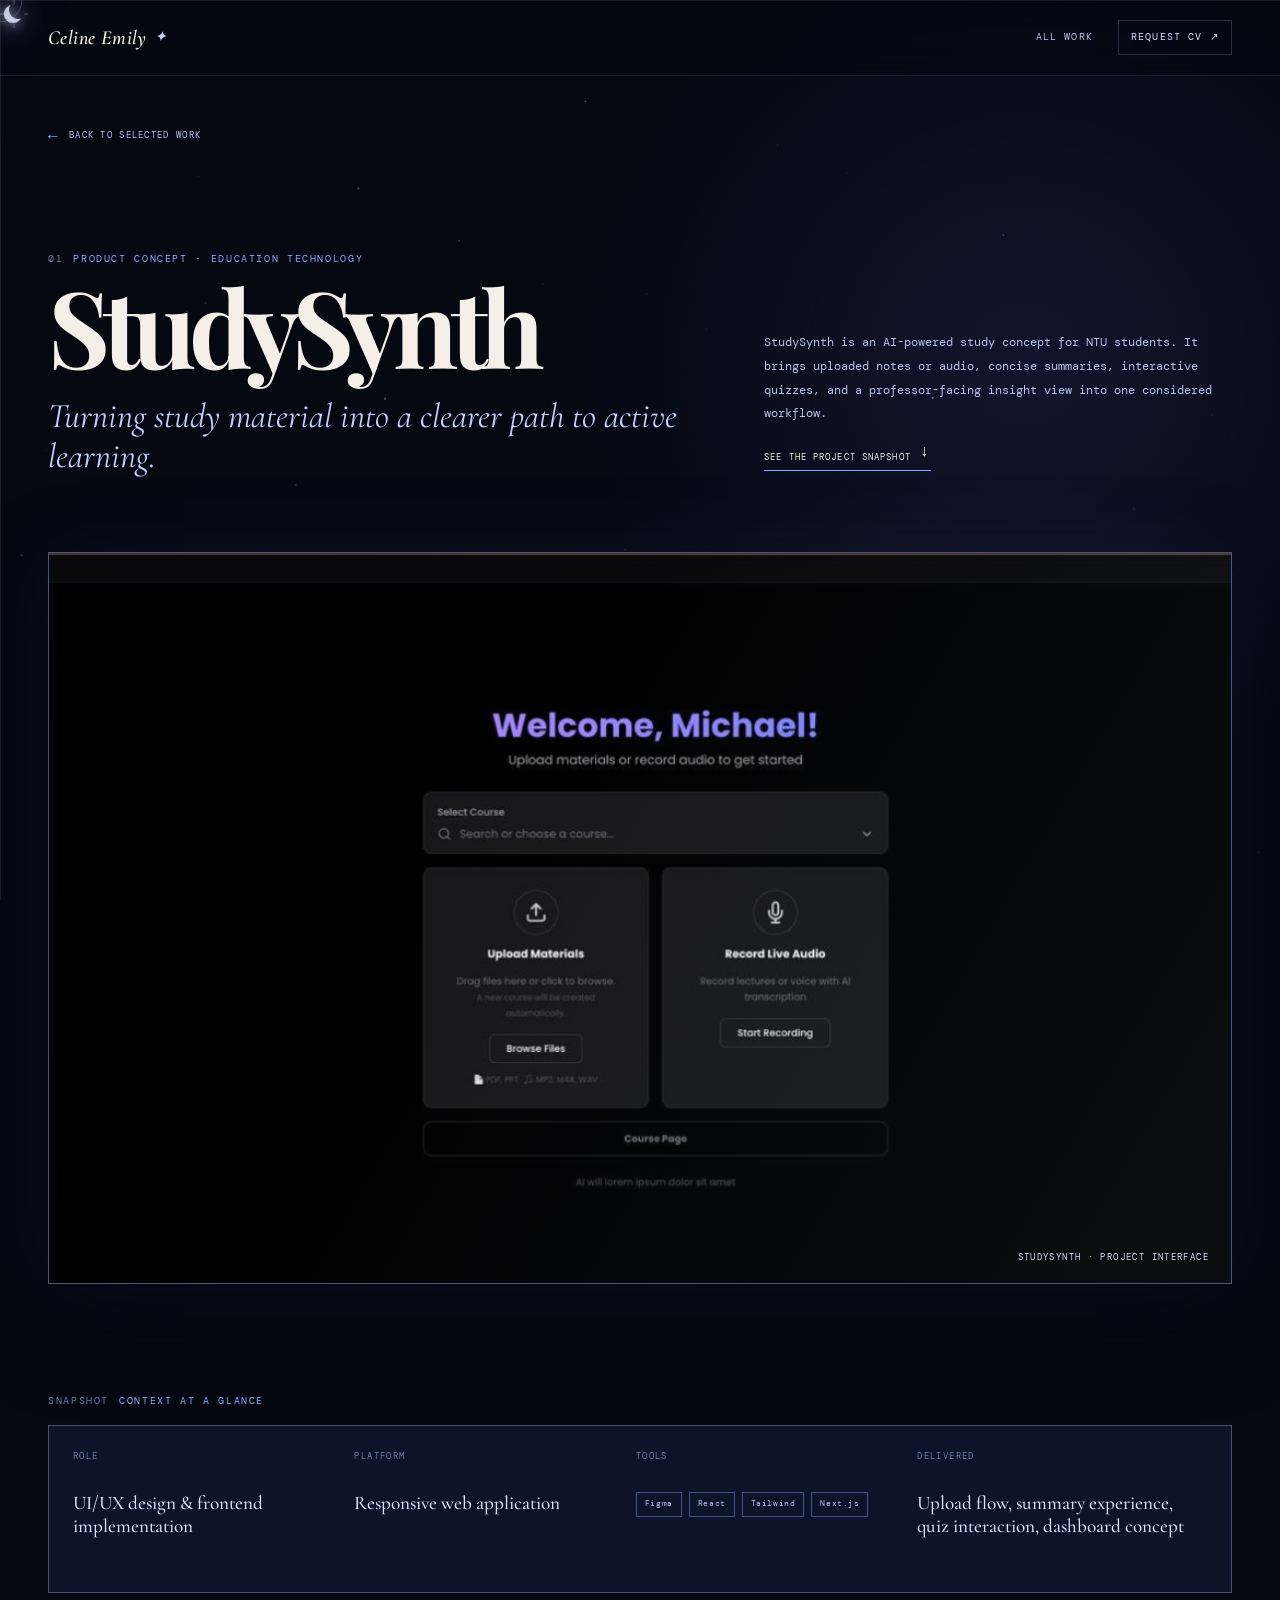
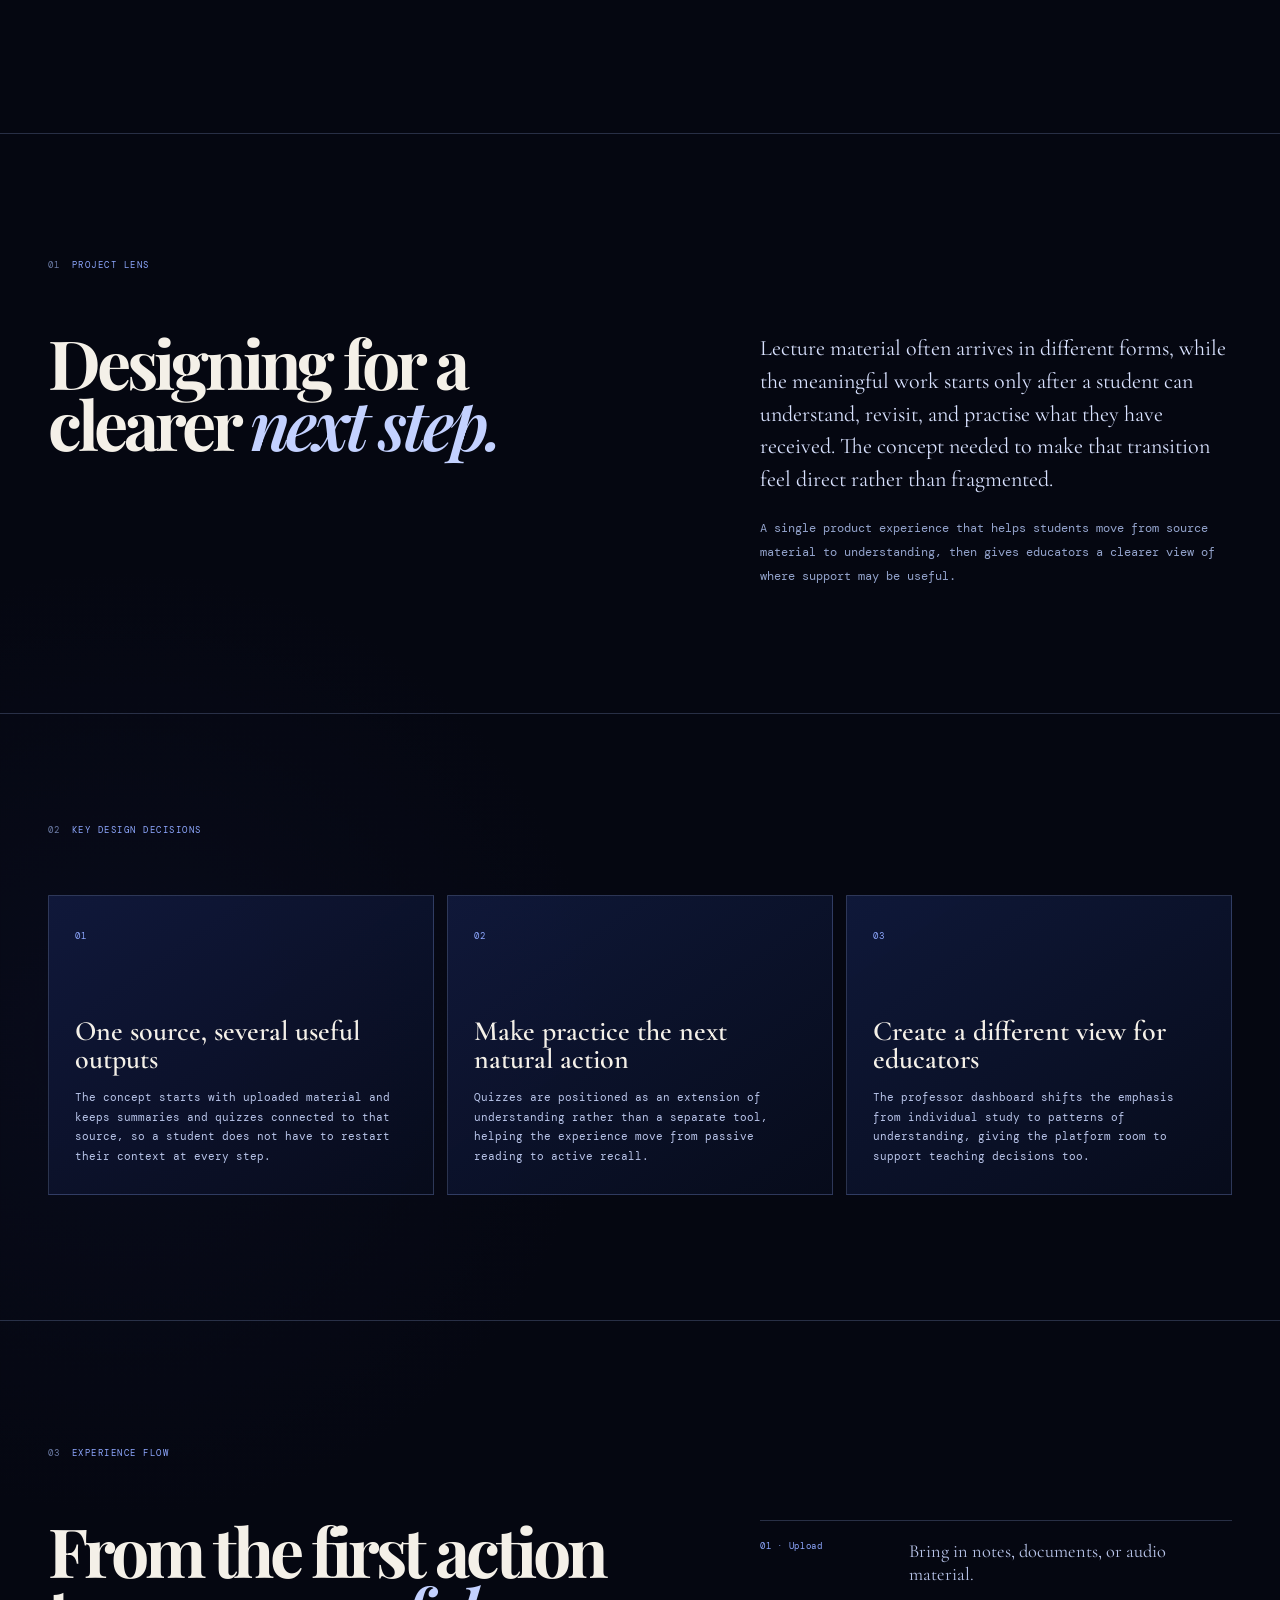
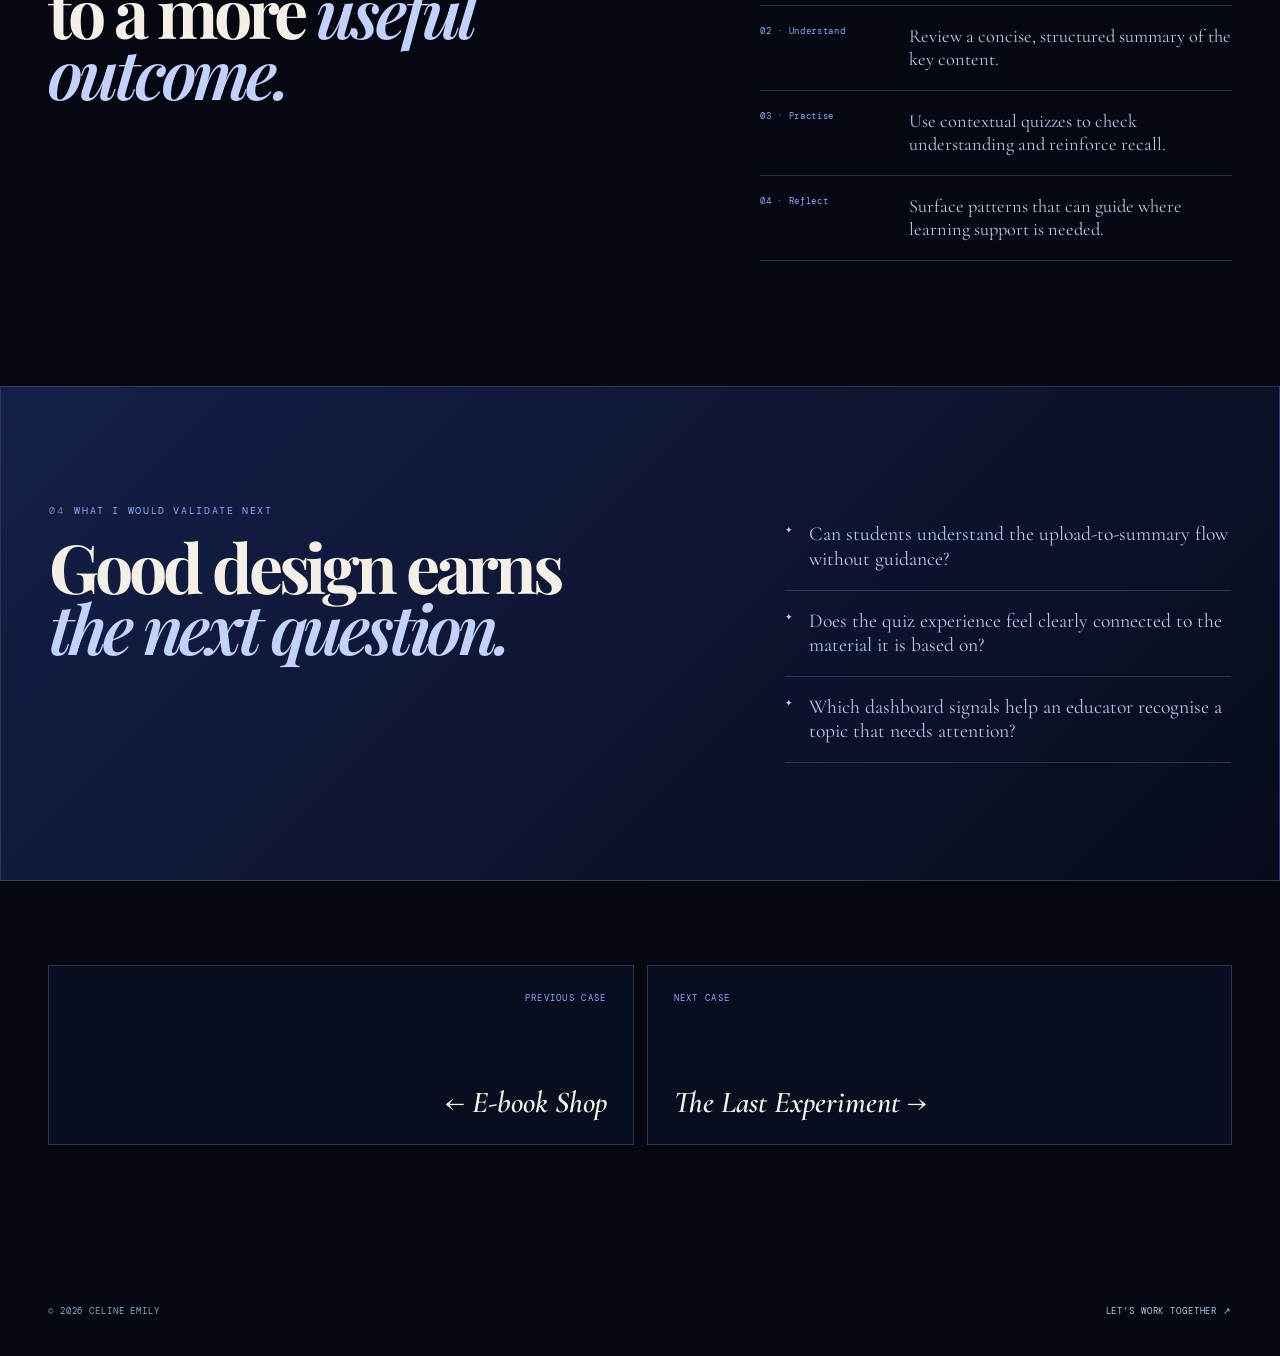
==== project.html @ 80271b36 "Redesign portfolio for recruiter-facing UI/UX presentation Rework homepage into a case-study-led lay" ====
<!DOCTYPE html>
<html lang="en">
<head>
  <meta charset="UTF-8" />
  <meta name="viewport" content="width=device-width, initial-scale=1.0" />
  <meta name="description" content="UI/UX case study by Celine Emily." />
  <meta name="theme-color" content="#060713" />
  <title>Case Study — Celine Emily</title>
  <link rel="preconnect" href="https://fonts.googleapis.com" />
  <link rel="preconnect" href="https://fonts.gstatic.com" crossorigin />
  <link href="https://fonts.googleapis.com/css2?family=Cormorant+Garamond:ital,wght@0,400;0,500;0,600;1,400;1,500;1,600&family=DM+Mono:ital,wght@0,400;0,500;1,400&family=Playfair+Display:ital,wght@0,600;0,700;0,800;1,600;1,700&display=swap" rel="stylesheet" />
  <link rel="stylesheet" href="style.css" />
  <link rel="stylesheet" href="case-study.css" />
</head>
<body class="case-page">
  <a class="skip-link" href="#case-study">Skip to case study</a>
  <div class="cursor" id="cursor" aria-hidden="true"></div>
  <div class="cursor-ring" id="cursorRing" aria-hidden="true"></div>
  <canvas id="case-stars" aria-hidden="true"></canvas>

  <header class="case-header">
    <a class="nav-brand" href="index.html" aria-label="Celine Emily, back to portfolio"><span class="nav-brand-name">Celine Emily</span><span aria-hidden="true">✦</span></a>
    <div class="case-header-actions">
      <a href="index.html#work">All work</a>
      <a class="case-request" href="mailto:celineemilywijaya@email.com?subject=CV%20request%20for%20Celine%20Emily">Request CV <span>↗</span></a>
    </div>
  </header>

  <main id="case-study" aria-live="polite">
    <div class="case-loading">Loading case study…</div>
  </main>

  <footer class="site-footer case-footer"><span>© <span id="year">2026</span> Celine Emily</span><a href="index.html#contact">Let’s work together ↗</a></footer>
  <script src="cursor.js"></script>
  <script src="case-study.js"></script>
</body>
</html>
---- style.css ----
:root {
  --night: #050711;
  --deep: #090d20;
  --panel: #0d1430;
  --panel-soft: #111a3d;
  --panel-bright: #182653;
  --line: rgba(170, 192, 255, 0.22);
  --line-bright: rgba(205, 217, 255, 0.52);
  --ink: #f4f0e8;
  --ice: #d9e2ff;
  --soft: #b9c5ea;
  --muted: #94a4cd;
  --dim: #6d7da8;
  --accent: #8ea8ff;
  --accent-bright: #c3d1ff;
  --green: #4ee29b;
  --serif: 'Playfair Display', Georgia, serif;
  --display: 'Cormorant Garamond', Georgia, serif;
  --mono: 'DM Mono', Consolas, monospace;
  --ease: cubic-bezier(.22, .75, .25, 1);
}

* { box-sizing: border-box; }
html { scroll-behavior: smooth; background: var(--night); }
body {
  min-width: 320px;
  margin: 0;
  overflow-x: hidden;
  background:
    radial-gradient(circle at 78% 10%, rgba(73, 96, 177, .13), transparent 26rem),
    radial-gradient(circle at 15% 70%, rgba(66, 74, 153, .08), transparent 28rem),
    var(--night);
  color: var(--ink);
  font-family: var(--mono);
  line-height: 1.5;
}
body.menu-open { overflow: hidden; }
button, a { -webkit-tap-highlight-color: transparent; }
button { font: inherit; }
a { color: inherit; }
img { display: block; max-width: 100%; }
ul, ol, dl { margin: 0; padding: 0; }

.skip-link {
  position: fixed;
  z-index: 100;
  top: 12px;
  left: 12px;
  transform: translateY(-180%);
  padding: 12px 16px;
  background: var(--ink);
  color: var(--night);
  font-size: .72rem;
  text-decoration: none;
  transition: transform .2s ease;
}
.skip-link:focus { transform: translateY(0); }

#stars-canvas, .star-field-overlay {
  position: fixed;
  inset: 0;
  width: 100%;
  height: 100%;
  pointer-events: none;
}
#stars-canvas { z-index: 0; opacity: .75; }
.star-field-overlay { z-index: 0; overflow: hidden; }
.floating-star {
  position: absolute;
  color: rgba(206, 218, 255, .44);
  font-size: .55rem;
  animation: starPulse var(--duration, 4s) ease-in-out infinite var(--delay, 0s);
}
@keyframes starPulse { 0%, 100% { opacity: .16; transform: scale(.8); } 50% { opacity: .8; transform: scale(1.2); } }

body.has-custom-cursor, body.has-custom-cursor * { cursor: none !important; }

.cursor {
  position: fixed;
  z-index: 9999;
  top: 0;
  left: 0;
  width: 28px;
  height: 28px;
  pointer-events: none;
  opacity: 0;
  filter:
    drop-shadow(0 0 6px rgba(200, 212, 240, .9))
    drop-shadow(0 0 14px rgba(160, 185, 255, .7))
    drop-shadow(0 0 28px rgba(120, 150, 255, .45));
  transition: opacity .35s ease, filter .2s ease;
}
.cursor.is-hovering {
  filter:
    drop-shadow(0 0 8px rgba(244, 240, 232, 1))
    drop-shadow(0 0 20px rgba(200, 212, 240, .9))
    drop-shadow(0 0 40px rgba(160, 185, 255, .6));
}
.cursor-ring {
  position: fixed;
  z-index: 9996;
  top: 0;
  left: 0;
  width: 44px;
  height: 44px;
  border: 1px solid rgba(200, 212, 240, .22);
  border-radius: 50%;
  pointer-events: none;
  opacity: 0;
  transition: opacity .35s ease, border-color .2s ease, scale .2s ease;
}
.cursor-cross-h, .cursor-cross-v {
  position: fixed;
  z-index: 9997;
  top: 0;
  left: 0;
  pointer-events: none;
  opacity: 0;
  background: rgba(200, 212, 240, .1);
  transition: opacity .35s ease;
}
.cursor-cross-h { width: 100vw; height: 1px; }
.cursor-cross-v { width: 1px; height: 100vh; }

.site-header { position: fixed; z-index: 20; inset: 0 0 auto; }
.site-nav {
  display: flex;
  align-items: center;
  justify-content: space-between;
  min-height: 76px;
  padding: 0 48px;
  border-bottom: 1px solid transparent;
  background: linear-gradient(to bottom, rgba(5, 7, 17, .9), rgba(5, 7, 17, .42));
  backdrop-filter: blur(18px);
  -webkit-backdrop-filter: blur(18px);
  transition: min-height .3s var(--ease), background .3s var(--ease), border-color .3s var(--ease);
}
.site-header.is-scrolled .site-nav {
  min-height: 64px;
  border-color: rgba(170, 192, 255, .13);
  background: rgba(5, 7, 17, .84);
}
.nav-brand, .nav-desktop-links, .nav-desktop-actions { position: relative; z-index: 1; }
.nav-brand {
  display: inline-flex;
  align-items: center;
  gap: 8px;
  color: var(--ink);
  font-family: var(--display);
  font-size: 1.25rem;
  font-weight: 600;
  font-style: italic;
  letter-spacing: .02em;
  text-decoration: none;
}
.nav-brand > span:last-child { color: var(--accent-bright); font-size: .8rem; }
.nav-desktop-links { display: flex; align-items: center; gap: clamp(18px, 3.1vw, 46px); margin-left: 8vw; }
.nav-desktop-links a, .nav-cta, .availability {
  color: var(--soft);
  font-size: .63rem;
  letter-spacing: .13em;
  text-decoration: none;
  text-transform: uppercase;
}
.nav-desktop-links a { position: relative; padding: 8px 0; }
.nav-desktop-links a::after {
  position: absolute;
  right: 0;
  bottom: 1px;
  left: 0;
  height: 1px;
  background: var(--ink);
  content: '';
  transform: scaleX(0);
  transform-origin: right;
  transition: transform .3s var(--ease);
}
.nav-desktop-links a:hover, .nav-desktop-links a:focus-visible { color: var(--ink); }
.nav-desktop-links a:hover::after, .nav-desktop-links a:focus-visible::after, .nav-desktop-links a[aria-current='page']::after { transform: scaleX(1); transform-origin: left; }
.nav-desktop-actions { display: flex; align-items: center; justify-content: flex-end; gap: 22px; }
.availability { display: inline-flex; align-items: center; gap: 8px; color: var(--muted); font-size: .55rem; letter-spacing: .1em; white-space: nowrap; }
.availability-dot { width: 6px; height: 6px; border-radius: 50%; background: var(--green); box-shadow: 0 0 0 4px rgba(78, 226, 155, .09); }
.nav-cta { padding: 9px 12px; border: 1px solid var(--line); color: var(--ice); transition: border-color .25s ease, background .25s ease, color .25s ease; }
.nav-cta:hover { border-color: var(--ink); background: var(--ink); color: var(--night); }
.nav-toggle { display: none; border: 0; background: transparent; color: var(--ink); cursor: pointer; }
.nav-toggle span { display: block; width: 26px; height: 1px; background: currentColor; transition: transform .25s var(--ease); }
.nav-toggle span + span { margin-top: 7px; }
.nav-toggle[aria-expanded='true'] span:first-child { transform: translateY(4px) rotate(45deg); }
.nav-toggle[aria-expanded='true'] span:last-child { transform: translateY(-4px) rotate(-45deg); }

.mobile-menu {
  position: fixed;
  inset: 64px 0 0;
  z-index: 19;
  overflow: auto;
  background: rgba(5, 7, 17, .98);
  border-top: 1px solid var(--line);
}
.mobile-menu-inner { display: grid; gap: 0; padding: 32px 24px 48px; }
.mobile-menu-label { margin: 0 0 16px; color: var(--dim); font-size: .58rem; letter-spacing: .2em; text-transform: uppercase; }
.mobile-menu a {
  display: flex;
  justify-content: space-between;
  align-items: baseline;
  padding: 18px 0;
  border-bottom: 1px solid rgba(170, 192, 255, .13);
  color: var(--ink);
  font-family: var(--display);
  font-size: 2rem;
  font-weight: 600;
  line-height: 1;
  text-decoration: none;
}
.mobile-menu a span { color: var(--accent); font-family: var(--mono); font-size: .62rem; letter-spacing: .08em; }
.mobile-menu .mobile-menu-cta { margin-top: 28px; padding: 16px 18px; border: 1px solid var(--accent); color: var(--ice); font-family: var(--mono); font-size: .7rem; letter-spacing: .11em; text-transform: uppercase; }

main, .site-footer { position: relative; z-index: 1; }
section { scroll-margin-top: 92px; }
.hero {
  display: grid;
  align-items: center;
  min-height: max(800px, 100svh);
  padding: 128px 48px 82px;
}
.hero-grid { display: grid; grid-template-columns: minmax(0, .95fr) minmax(460px, 1.05fr); gap: 46px; width: min(1400px, 100%); margin: auto; }
.hero-copy { align-self: center; max-width: 660px; }
.eyebrow, .section-kicker {
  display: flex;
  align-items: center;
  gap: 11px;
  margin: 0 0 18px;
  color: var(--accent);
  font-size: .62rem;
  letter-spacing: .2em;
  text-transform: uppercase;
}
.eyebrow span { width: 40px; height: 1px; background: var(--accent); }
.hero-name { max-width: 720px; margin: 0; color: var(--ink); font-family: var(--serif); font-size: clamp(4.6rem, 8.6vw, 8.5rem); font-weight: 700; letter-spacing: -.065em; line-height: .78; }
.hero-name em { display: inline-block; margin-top: .09em; color: var(--accent-bright); font-style: italic; font-weight: 600; }
.hero-role { max-width: 510px; margin: 34px 0 0; color: var(--ice); font-family: var(--display); font-size: clamp(1.45rem, 2.4vw, 2rem); font-style: italic; line-height: 1.13; }
.hero-desc { max-width: 530px; margin: 25px 0 0; color: var(--soft); font-size: .78rem; letter-spacing: .02em; line-height: 1.95; }
.hero-actions { display: flex; flex-wrap: wrap; gap: 12px; margin-top: 34px; }
.button { display: inline-flex; align-items: center; justify-content: center; gap: 16px; min-height: 48px; padding: 0 20px; font-size: .65rem; font-weight: 500; letter-spacing: .13em; text-decoration: none; text-transform: uppercase; transition: transform .25s var(--ease), background .25s ease, border-color .25s ease, color .25s ease; }
.button span { font-size: 1rem; line-height: 0; }
.button:hover { transform: translateY(-3px); }
.button-primary { background: var(--ink); border: 1px solid var(--ink); color: var(--night); box-shadow: 0 14px 34px rgba(1, 2, 10, .26); }
.button-primary:hover { background: var(--ice); border-color: var(--ice); }
.button-secondary { border: 1px solid var(--line-bright); color: var(--ice); background: rgba(11, 17, 40, .38); }
.button-secondary:hover { border-color: var(--ink); background: rgba(217, 226, 255, .08); }
.hero-facts { display: grid; grid-template-columns: repeat(3, minmax(0, 1fr)); gap: 20px; max-width: 560px; margin: 42px 0 0; }
.hero-facts div { padding-top: 14px; border-top: 1px solid var(--line); }
.hero-facts dt { margin-bottom: 6px; color: var(--dim); font-size: .51rem; letter-spacing: .16em; text-transform: uppercase; }
.hero-facts dd { color: var(--soft); font-family: var(--display); font-size: 1rem; line-height: 1.3; }
.hero-art { position: relative; min-height: 610px; isolation: isolate; }
.moon-decoration {
  position: absolute;
  top: 50%;
  left: 52%;
  z-index: 1;
  width: min(42vw, 600px);
  aspect-ratio: 1;
  border: 1px solid rgba(209, 222, 255, .22);
  border-radius: 50%;
  background:
    radial-gradient(circle at 36% 35%, rgba(255, 255, 255, .31), transparent 3.5%),
    radial-gradient(circle at 36% 35%, rgba(214, 223, 255, .21), transparent 22%),
    radial-gradient(circle at 52% 42%, rgba(126, 146, 210, .13), transparent 45%),
    radial-gradient(circle at 65% 70%, rgba(69, 91, 172, .13), transparent 56%),
    linear-gradient(145deg, #3a466e 0%, #1e2948 38%, #0c1024 78%);
  box-shadow: 0 0 45px rgba(135, 161, 255, .24), 0 0 130px rgba(88, 112, 220, .18), inset -52px -42px 70px rgba(0, 0, 0, .5);
  transform: translate(-50%, -50%);
  animation: moonFloat 8s ease-in-out infinite;
}
@keyframes moonFloat {
  0%, 100% { transform: translate(-50%, -50%); }
  50% { transform: translate(calc(-50% - 10px), -52%); }
}
.moon-decoration::after { position: absolute; inset: 7%; border: 1px solid rgba(224, 234, 255, .08); border-radius: 50%; content: ''; }
.moon-crater { position: absolute; border-radius: 50%; background: rgba(3, 5, 15, .12); box-shadow: inset 3px 3px 8px rgba(0, 0, 0, .18); }
.crater-one { top: 20%; right: 22%; width: 11%; height: 11%; }
.crater-two { bottom: 18%; left: 27%; width: 6%; height: 6%; }
.crater-three { top: 50%; left: 17%; width: 4%; height: 4%; }
.orbit { position: absolute; top: 50%; left: 52%; border: 1px solid rgba(171, 191, 255, .16); border-radius: 50%; transform: translate(-50%, -50%) rotate(-20deg); }
.orbit-outer { width: min(51vw, 718px); height: min(19vw, 268px); }
.orbit-inner { width: min(47vw, 660px); height: min(35vw, 480px); transform: translate(-50%, -50%) rotate(54deg); opacity: .5; }
.hero-art-note { position: absolute; z-index: 2; color: var(--soft); font-size: .56rem; letter-spacing: .16em; text-transform: uppercase; }
.note-top { top: 14%; right: 0; }
.note-bottom { bottom: 18%; left: 1%; }
.note-bottom span { margin-left: 7px; color: var(--accent-bright); }

.section { width: min(1496px, 100%); margin: 0 auto; padding: 140px 48px; }
.section-heading { max-width: 790px; }
.split-heading { display: flex; align-items: end; justify-content: space-between; max-width: none; gap: 50px; }
.section-kicker span { color: var(--dim); }
.section h2 { max-width: 820px; margin: 0; color: var(--ink); font-family: var(--serif); font-size: clamp(2.8rem, 5vw, 5.4rem); letter-spacing: -.055em; line-height: .92; }
.section h2 em { color: var(--accent-bright); font-style: italic; font-weight: 600; }
.section-intro { max-width: 365px; margin: 0 0 5px; color: var(--soft); font-family: var(--display); font-size: 1.25rem; font-style: italic; line-height: 1.35; }

.project-grid { display: grid; grid-template-columns: repeat(12, minmax(0, 1fr)); gap: 18px; margin-top: 66px; }
.project-card { position: relative; display: grid; overflow: hidden; border: 1px solid var(--line); background: linear-gradient(145deg, rgba(15, 23, 54, .93), rgba(8, 12, 29, .92)); color: var(--ink); text-decoration: none; transition: transform .45s var(--ease), border-color .35s ease, box-shadow .45s ease; }
.project-card::before { position: absolute; z-index: 0; top: 0; right: 0; left: 0; height: 2px; background: linear-gradient(90deg, transparent, var(--accent-bright), transparent); content: ''; opacity: 0; transition: opacity .35s ease; }
.project-card:hover, .project-card:focus-visible { z-index: 2; border-color: rgba(212, 224, 255, .58); box-shadow: 0 30px 70px rgba(0, 0, 0, .24), 0 0 60px rgba(85, 116, 220, .11); transform: translateY(-7px); outline: none; }
.project-card:hover::before, .project-card:focus-visible::before { opacity: 1; }
.project-card-featured { grid-column: span 12; grid-template-columns: minmax(330px, .92fr) minmax(450px, 1.08fr); min-height: 540px; }
.project-card-half { grid-column: span 6; grid-template-columns: minmax(0, 1fr); min-height: 610px; }
.project-card-content { position: relative; z-index: 1; display: flex; flex-direction: column; align-items: flex-start; padding: 34px; }
.project-card-topline { display: flex; justify-content: space-between; width: 100%; gap: 16px; color: var(--muted); font-size: .53rem; letter-spacing: .15em; text-transform: uppercase; }
.project-card-topline span:last-child { color: var(--accent); white-space: nowrap; }
.project-type { margin: auto 0 11px; color: var(--accent); font-size: .58rem; letter-spacing: .17em; text-transform: uppercase; }
.project-card h3 { margin: 0; color: var(--ink); font-family: var(--serif); font-size: clamp(2rem, 3.4vw, 3.45rem); letter-spacing: -.05em; line-height: .91; }
.project-summary { max-width: 420px; margin: 18px 0 0; color: var(--soft); font-size: .71rem; line-height: 1.9; }
.project-tags { display: flex; flex-wrap: wrap; gap: 7px; list-style: none; margin-top: 25px; }
.project-tags li { padding: 5px 9px; border: 1px solid rgba(142, 168, 255, .42); color: var(--ice); font-size: .54rem; letter-spacing: .06em; }
.project-link { display: inline-flex; align-items: center; gap: 10px; margin-top: 25px; padding-bottom: 4px; border-bottom: 1px solid var(--accent); color: var(--ink); font-size: .58rem; font-weight: 500; letter-spacing: .13em; text-transform: uppercase; }
.project-link b { font-size: 1rem; font-weight: 400; line-height: 0; transition: transform .25s ease; }
.project-card:hover .project-link b { transform: translateX(5px); }
.project-visual { position: relative; min-height: 280px; overflow: hidden; }
.project-visual-studysynth { display: flex; align-items: center; justify-content: center; min-height: 100%; padding: 36px; background: radial-gradient(circle at 45% 45%, rgba(99, 118, 221, .27), transparent 40%), linear-gradient(135deg, #101a3a, #090d1d); }
.project-visual-studysynth::after { position: absolute; inset: 0; background: linear-gradient(120deg, rgba(5, 7, 17, .14), transparent 40%, rgba(142, 168, 255, .08)); content: ''; pointer-events: none; }
.visual-frame { position: relative; z-index: 1; width: 100%; overflow: hidden; border: 1px solid rgba(203, 217, 255, .36); box-shadow: 0 30px 70px rgba(0, 0, 0, .42), 0 0 40px rgba(127, 152, 255, .11); transform: perspective(1300px) rotateY(-8deg) rotateX(3deg); transition: transform .6s var(--ease); }
.project-card:hover .visual-frame { transform: perspective(1300px) rotateY(-2deg) rotateX(0); }
.visual-frame img { width: 100%; height: auto; object-fit: cover; }
.visual-caption { position: absolute; z-index: 2; right: 29px; bottom: 27px; color: var(--soft); font-size: .53rem; letter-spacing: .16em; text-transform: uppercase; }
.project-visual-experiment { min-height: 280px; margin: 0; background: radial-gradient(circle at 52% 38%, rgba(156, 42, 88, .38), transparent 8%), radial-gradient(circle at 55% 52%, rgba(106, 27, 68, .31), transparent 30%), linear-gradient(145deg, #221129, #0b0d18 68%); }
.experiment-grid { position: absolute; inset: 0; background-image: linear-gradient(rgba(194, 164, 214, .10) 1px, transparent 1px), linear-gradient(90deg, rgba(194, 164, 214, .10) 1px, transparent 1px); background-size: 31px 31px; mask-image: linear-gradient(to bottom, black, transparent); }
.experiment-scanline { position: absolute; top: 0; bottom: 0; left: 25%; width: 1px; background: rgba(245, 200, 219, .4); box-shadow: 90px 0 0 rgba(245, 200, 219, .09), 180px 0 0 rgba(245, 200, 219, .08); }
.experiment-hud { position: absolute; top: 20px; right: 21px; left: 21px; display: flex; justify-content: space-between; color: #f1b9cb; font-size: .53rem; letter-spacing: .17em; }
.experiment-target { position: absolute; top: 50%; left: 50%; width: 100px; height: 100px; border: 1px solid rgba(245, 185, 205, .55); border-radius: 50%; transform: translate(-50%, -50%); box-shadow: 0 0 0 17px rgba(245, 185, 205, .06), 0 0 38px rgba(255, 63, 142, .21); }
.experiment-target::before, .experiment-target::after { position: absolute; top: 50%; left: -20px; width: 138px; height: 1px; background: rgba(245, 185, 205, .45); content: ''; }
.experiment-target::after { transform: rotate(90deg); }
.project-visual-experiment p { position: absolute; bottom: 21px; left: 21px; margin: 0; color: #ecc5da; font-family: var(--display); font-size: 1.35rem; font-style: italic; }
.project-visual-ebook { min-height: 280px; background: #253a75; }
.project-visual-ebook::after { position: absolute; inset: 0; background: linear-gradient(180deg, rgba(6, 8, 21, .06), rgba(6, 8, 21, .75)); content: ''; pointer-events: none; }
.project-visual-ebook img { width: 100%; height: 100%; min-height: 280px; object-fit: cover; object-position: top center; transition: transform .7s var(--ease); }
.project-card:hover .project-visual-ebook img { transform: scale(1.05); }
.project-visual-ebook span { position: absolute; z-index: 1; bottom: 21px; left: 22px; color: var(--ice); font-size: .55rem; letter-spacing: .15em; text-transform: uppercase; }

.design-principles { display: grid; grid-template-columns: minmax(0, .75fr) minmax(0, 1.25fr); align-items: end; gap: 70px; }
.principles-intro h2 { font-size: clamp(2.4rem, 4vw, 4.5rem); }
.principles-grid { display: grid; grid-template-columns: repeat(3, 1fr); gap: 1px; border: 1px solid var(--line); background: var(--line); }
.principle-card { min-height: 250px; padding: 28px 23px; background: rgba(10, 15, 34, .88); }
.principle-card > span { display: block; color: var(--accent); font-size: .58rem; letter-spacing: .15em; }
.principle-card h3 { margin: 63px 0 14px; color: var(--ink); font-family: var(--display); font-size: 1.7rem; font-weight: 600; line-height: 1; }
.principle-card p { margin: 0; color: var(--soft); font-size: .65rem; line-height: 1.8; }

.section-experience { padding-top: 110px; }
.experience-list { margin-top: 58px; border-top: 1px solid var(--line); }
.experience-item { display: grid; grid-template-columns: minmax(175px, .36fr) minmax(0, 1fr); gap: 58px; padding: 43px 18px 43px; border-bottom: 1px solid var(--line); transition: background .3s ease; }
.experience-item:hover { background: rgba(142, 168, 255, .045); }
.experience-meta { display: grid; align-content: start; gap: 9px; color: var(--muted); font-size: .59rem; letter-spacing: .11em; line-height: 1.6; text-transform: uppercase; }
.experience-meta span:last-child { color: var(--dim); }
.experience-role { margin: 0 0 5px; color: var(--accent); font-size: .59rem; letter-spacing: .15em; text-transform: uppercase; }
.experience-main h3 { margin: 0; color: var(--ink); font-family: var(--serif); font-size: clamp(1.3rem, 1.7vw, 1.7rem); letter-spacing: -.02em; line-height: 1.15; }
.experience-main > p:not(.experience-role) { max-width: 670px; margin: 17px 0 0; color: var(--soft); font-size: .72rem; line-height: 1.95; }

.section-skills { display: grid; grid-template-columns: minmax(250px, .76fr) minmax(0, 1.24fr); align-items: start; gap: 90px; }
.skills-copy { position: sticky; top: 130px; }
.skills-copy > p:not(.section-kicker) { max-width: 405px; margin: 28px 0 0; color: var(--soft); font-family: var(--display); font-size: 1.24rem; font-style: italic; line-height: 1.43; }
.capability-grid { display: grid; grid-template-columns: repeat(2, minmax(0, 1fr)); gap: 14px; }
.capability-card { min-height: 265px; padding: 25px; border: 1px solid var(--line); background: linear-gradient(145deg, rgba(16, 25, 59, .78), rgba(8, 12, 29, .78)); transition: border-color .3s ease, transform .3s var(--ease), background .3s ease; }
.capability-card:hover { border-color: var(--line-bright); background: linear-gradient(145deg, rgba(28, 42, 92, .88), rgba(9, 13, 31, .9)); transform: translateY(-4px); }
.capability-card p { margin: 0; color: var(--accent); font-size: .55rem; letter-spacing: .14em; text-transform: uppercase; }
.capability-card h3 { margin: 47px 0 18px; color: var(--ink); font-family: var(--display); font-size: 1.78rem; font-weight: 600; line-height: 1; }
.capability-card ul { display: grid; gap: 7px; list-style: none; color: var(--soft); font-size: .65rem; }
.capability-card li::before { margin-right: 8px; color: var(--accent); content: '✦'; font-size: .48rem; }

.toolkit-grid { display: grid; grid-template-columns: repeat(2, minmax(0, 1fr)); gap: 46px 60px; }
.toolkit-group { padding-top: 18px; border-top: 1px solid var(--line); }
.toolkit-label { margin: 0 0 22px; color: var(--accent); font-size: .58rem; letter-spacing: .18em; text-transform: uppercase; }
.toolkit-list { display: grid; gap: 20px; list-style: none; }
.toolkit-row { display: grid; gap: 9px; }
.toolkit-name { color: var(--ink); font-family: var(--display); font-size: 1.05rem; }
.toolkit-bar { position: relative; display: block; height: 2px; background: var(--line); overflow: hidden; }
.toolkit-bar span { position: absolute; inset: 0; width: 0; background: linear-gradient(90deg, var(--accent), var(--accent-bright)); transition: width 1.1s var(--ease); }
.reveal.is-visible .toolkit-bar span { width: var(--level, 0%); }

.section-art { padding-top: 105px; }
.art-grid { display: grid; grid-template-columns: 1.08fr 1fr 1fr; grid-auto-rows: 250px; gap: 13px; margin-top: 60px; }
.art-card { position: relative; display: block; overflow: hidden; padding: 0; border: 1px solid var(--line); background: var(--panel); color: var(--ink); cursor: zoom-in; text-align: left; transition: border-color .3s ease, transform .4s var(--ease), box-shadow .4s ease; }
.art-card:hover, .art-card:focus-visible { z-index: 1; border-color: var(--line-bright); box-shadow: 0 24px 45px rgba(0, 0, 0, .3), 0 0 35px rgba(114, 143, 246, .13); outline: none; transform: translateY(-5px); }
.art-card img { width: 100%; height: 100%; object-fit: cover; transition: transform .8s var(--ease); }
.art-card:hover img, .art-card:focus-visible img { transform: scale(1.055); }
.art-card::after { position: absolute; inset: 0; background: linear-gradient(to top, rgba(4, 6, 17, .9), rgba(4, 6, 17, .08) 55%, transparent); content: ''; pointer-events: none; }
.art-card span { position: absolute; z-index: 1; right: 18px; bottom: 17px; left: 18px; color: var(--ink); font-family: var(--display); font-size: 1.45rem; font-style: italic; font-weight: 600; line-height: .95; }
.art-card small { display: block; margin-bottom: 7px; color: var(--accent-bright); font-family: var(--mono); font-size: .5rem; font-style: normal; letter-spacing: .15em; }
.art-card-tall { grid-row: span 2; }
.art-card-wide { grid-column: span 2; }

.section-about { display: grid; grid-template-columns: minmax(320px, .85fr) minmax(0, 1.15fr); align-items: center; gap: clamp(45px, 8vw, 135px); }
.about-portrait { position: relative; overflow: hidden; max-width: 570px; border: 1px solid var(--line); background: var(--panel); }
.about-portrait::before { position: absolute; z-index: 1; inset: 14px; border: 1px solid rgba(233, 240, 255, .25); content: ''; pointer-events: none; }
.about-portrait img { width: 100%; aspect-ratio: .91; object-fit: cover; object-position: 50% 22%; filter: brightness(1.12) contrast(1.05) saturate(1.08); }
.portrait-note { position: absolute; z-index: 2; top: 26px; right: 25px; padding: 6px 9px; background: var(--accent-bright); color: var(--night); font-size: .52rem; letter-spacing: .14em; text-transform: uppercase; }
.about-content > p:not(.section-kicker) { max-width: 530px; margin: 16px 0 0; color: var(--soft); font-size: .78rem; letter-spacing: .02em; line-height: 1.95; }
.about-facts { display: grid; grid-template-columns: repeat(2, minmax(0, 1fr)); gap: 14px; max-width: 640px; margin-top: 42px; }
.about-facts div { padding-top: 15px; border-top: 1px solid var(--line); }
.about-facts span { display: block; margin-bottom: 7px; color: var(--dim); font-size: .55rem; letter-spacing: .15em; text-transform: uppercase; }
.about-facts strong { color: var(--ice); font-family: var(--display); font-size: 1.05rem; font-weight: 500; }

.contact-section { display: grid; grid-template-columns: minmax(0, 1.08fr) minmax(330px, .92fr); gap: 70px; overflow: hidden; margin-bottom: 30px; padding-top: 125px; padding-bottom: 125px; border: 1px solid var(--line); background: linear-gradient(135deg, rgba(24, 37, 83, .78), rgba(9, 13, 33, .9)); }
.contact-section::before { position: absolute; inset: 0; background: radial-gradient(circle at 72% 52%, rgba(136, 157, 255, .17), transparent 21rem); content: ''; pointer-events: none; }
.contact-copy, .contact-actions { position: relative; z-index: 1; }
.contact-copy > p:not(.section-kicker) { max-width: 490px; margin: 29px 0 0; color: var(--soft); font-family: var(--display); font-size: 1.32rem; font-style: italic; line-height: 1.42; }
.contact-actions { display: flex; flex-direction: column; align-items: flex-start; justify-content: end; padding-bottom: 10px; }
.contact-email { max-width: 100%; padding-bottom: 13px; border-bottom: 1px solid var(--accent-bright); color: var(--ink); font-family: var(--display); font-size: clamp(1.65rem, 3.5vw, 2.7rem); font-style: italic; font-weight: 600; line-height: 1; text-decoration: none; overflow-wrap: anywhere; transition: color .2s ease; }
.contact-email:hover { color: var(--accent-bright); }
.contact-email span { display: inline-block; font-family: var(--mono); font-size: .75em; font-style: normal; transition: transform .25s var(--ease); }
.contact-email:hover span { transform: translate(4px, -4px); }
.copy-email { margin-top: 16px; padding: 0; border: 0; border-bottom: 1px solid transparent; background: transparent; color: var(--soft); cursor: pointer; font-size: .6rem; letter-spacing: .14em; text-transform: uppercase; transition: border-color .2s ease, color .2s ease; }
.copy-email:hover { border-color: var(--accent); color: var(--ink); }
.contact-socials { display: flex; flex-wrap: wrap; gap: 10px 24px; margin-top: 46px; }
.contact-socials a { color: var(--soft); font-size: .6rem; letter-spacing: .1em; text-decoration: none; text-transform: uppercase; }
.contact-socials a:hover { color: var(--ink); }
.contact-socials span { color: var(--accent); }
.contact-orbit { position: absolute; top: 50%; right: -150px; width: 430px; height: 430px; border: 1px solid rgba(195, 209, 255, .2); border-radius: 50%; transform: translateY(-50%); box-shadow: 0 0 0 64px rgba(154, 173, 255, .025), 0 0 100px rgba(123, 145, 255, .12); }

.site-footer { display: flex; justify-content: space-between; gap: 20px; width: min(1496px, 100%); margin: 0 auto; padding: 30px 48px 38px; color: var(--muted); font-size: .55rem; letter-spacing: .1em; text-transform: uppercase; }
.art-dialog { width: min(1080px, 92vw); max-height: 90vh; overflow: auto; padding: 0; border: 1px solid rgba(211, 223, 255, .35); background: #080c1c; color: var(--ink); box-shadow: 0 35px 100px rgba(0, 0, 0, .68), 0 0 70px rgba(113, 141, 249, .14); }
.art-dialog::backdrop { background: rgba(3, 5, 14, .78); backdrop-filter: blur(8px); }
.art-dialog img { width: 100%; max-height: 72vh; object-fit: contain; background: #070a18; }
.dialog-close { position: absolute; z-index: 2; top: 17px; right: 18px; display: grid; place-items: center; width: 36px; height: 36px; padding: 0; border: 1px solid rgba(225, 233, 255, .5); border-radius: 50%; background: rgba(5, 7, 17, .7); color: var(--ink); cursor: pointer; font-size: 1.4rem; line-height: 1; }
.dialog-close:hover { background: var(--ink); color: var(--night); }
.art-dialog-caption { display: flex; justify-content: space-between; align-items: baseline; gap: 20px; padding: 18px 24px 22px; }
.art-dialog-caption span { color: var(--accent); font-size: .55rem; letter-spacing: .15em; text-transform: uppercase; }
.art-dialog-caption h3 { margin: 0; font-family: var(--display); font-size: 1.8rem; font-style: italic; }
.toast { position: fixed; z-index: 80; right: 20px; bottom: 20px; max-width: calc(100vw - 40px); padding: 12px 16px; border: 1px solid var(--line-bright); background: var(--panel-bright); color: var(--ink); font-size: .62rem; letter-spacing: .08em; opacity: 0; pointer-events: none; transform: translateY(15px); transition: opacity .25s ease, transform .25s var(--ease); }
.toast.is-visible { opacity: 1; transform: translateY(0); }

:focus-visible { outline: 2px solid var(--accent-bright); outline-offset: 4px; }
@media (hover: hover) and (pointer: fine) {
  body.has-custom-cursor .cursor,
  body.has-custom-cursor .cursor-ring,
  body.has-custom-cursor .cursor-cross-h,
  body.has-custom-cursor .cursor-cross-v { opacity: 1; }
}
@media (prefers-reduced-motion: no-preference) {
  .js .reveal { opacity: 0; transform: translateY(20px); transition: opacity .7s var(--ease), transform .7s var(--ease); }
  .js .reveal.is-visible { opacity: 1; transform: translateY(0); }
}

@media (max-width: 1120px) {
  .site-nav { padding: 0 30px; }
  .nav-desktop-links { gap: 21px; margin-left: 4vw; }
  .availability { display: none; }
  .hero, .section { padding-right: 30px; padding-left: 30px; }
  .hero-grid { grid-template-columns: minmax(0, 1fr) minmax(390px, .8fr); }
  .hero-art { min-height: 530px; }
  .moon-decoration { width: min(47vw, 510px); }
  .orbit-outer { width: min(53vw, 610px); }
  .orbit-inner { width: min(48vw, 550px); }
  .project-card-featured { grid-template-columns: minmax(300px, .85fr) minmax(380px, 1.15fr); }
  .design-principles, .section-skills { gap: 44px; }
  .site-footer { padding-right: 30px; padding-left: 30px; }
}

@media (max-width: 900px) {
  .nav-desktop-links, .nav-desktop-actions { display: none; }
  .nav-toggle { display: block; padding: 12px 0 12px 12px; }
  .hero { min-height: auto; padding-top: 150px; }
  .hero-grid { grid-template-columns: 1fr; gap: 34px; }
  .hero-copy { max-width: 700px; }
  .hero-art { min-height: 360px; max-width: 650px; width: 100%; margin: -65px auto 0; }
  .moon-decoration { width: min(70vw, 500px); left: 52%; }
  .orbit-outer { width: min(86vw, 650px); height: min(32vw, 245px); }
  .orbit-inner { width: min(79vw, 590px); height: min(50vw, 370px); }
  .note-top { top: 11%; right: 5%; }
  .note-bottom { bottom: 10%; left: 5%; }
  .scroll-cue { display: none; }
  .split-heading { display: grid; gap: 22px; }
  .section-intro { max-width: 590px; }
  .project-card-featured { grid-template-columns: 1fr; }
  .project-card-featured .project-visual { order: -1; min-height: 350px; }
  .project-card-half { grid-column: span 12; grid-template-columns: minmax(0, .9fr) minmax(0, 1.1fr); min-height: 400px; }
  .project-card-half .project-visual { min-height: 100%; }
  .project-card-half .project-card-content { padding: 30px; }
  .project-card-half .project-type { margin-top: 38px; }
  .design-principles { grid-template-columns: 1fr; }
  .principles-grid { max-width: 760px; }
  .section-skills { grid-template-columns: 1fr; }
  .skills-copy { position: static; }
  .toolkit-grid { grid-template-columns: 1fr; gap: 36px; margin-top: 36px; }
  .section-about { grid-template-columns: minmax(280px, .78fr) minmax(0, 1.22fr); gap: 40px; }
  .contact-section { grid-template-columns: 1fr; gap: 54px; }
}

@media (max-width: 640px) {
  .site-nav { min-height: 64px; padding: 0 24px; }
  .site-header.is-scrolled .site-nav { min-height: 60px; }
  .nav-brand { font-size: 1.08rem; }
  .mobile-menu { inset: 60px 0 0; }
  .hero, .section { padding-right: 24px; padding-left: 24px; }
  .hero { padding-top: 116px; padding-bottom: 65px; }
  .hero-name { font-size: clamp(4.05rem, 18vw, 5.5rem); letter-spacing: -.07em; }
  .hero-role { margin-top: 25px; font-size: 1.45rem; }
  .hero-desc { margin-top: 19px; font-size: .7rem; line-height: 1.85; }
  .hero-actions { display: grid; grid-template-columns: 1fr 1fr; gap: 10px; margin-top: 26px; }
  .button { min-height: 54px; padding: 0 12px; font-size: .57rem; line-height: 1.5; text-align: center; }
  .button span { display: none; }
  .hero-facts { gap: 14px; margin-top: 30px; }
  .hero-facts div { padding-top: 11px; }
  .hero-facts dd { font-size: .88rem; }
  .hero-art { min-height: 260px; margin-top: -35px; }
  .moon-decoration { width: min(86vw, 410px); }
  .orbit-outer { width: 95vw; height: 36vw; }
  .orbit-inner { width: 85vw; height: 53vw; }
  .hero-art-note { font-size: .48rem; }
  .section { padding-top: 90px; padding-bottom: 90px; }
  .section h2 { font-size: clamp(2.65rem, 12vw, 4rem); }
  .section-kicker, .eyebrow { font-size: .53rem; }
  .section-intro { font-size: 1.12rem; }
  .project-grid { gap: 14px; margin-top: 42px; }
  .project-card-featured, .project-card-half { display: flex; flex-direction: column; grid-column: span 12; min-height: auto; }
  .project-card-featured .project-visual, .project-card-half .project-visual { order: 0; min-height: 230px; }
  .project-card-content, .project-card-half .project-card-content { min-height: 388px; padding: 25px 24px 24px; }
  .project-card-featured .project-card-content { order: 1; }
  .project-card-half .project-card-content { order: 1; }
  .project-card-topline { font-size: .47rem; }
  .project-card-topline span:last-child { display: none; }
  .project-card h3 { font-size: 2.45rem; }
  .project-type, .project-card-half .project-type { margin-top: auto; }
  .project-summary { font-size: .66rem; }
  .visual-frame { transform: none; }
  .visual-caption { right: 15px; bottom: 13px; font-size: .45rem; }
  .project-visual-experiment { min-height: 230px; }
  .project-visual-experiment p { left: 17px; bottom: 16px; font-size: 1.15rem; }
  .project-visual-ebook img { min-height: 230px; }
  .principles-grid { grid-template-columns: 1fr; }
  .principle-card { min-height: 192px; padding: 23px; }
  .principle-card h3 { margin-top: 38px; }
  .experience-list { margin-top: 41px; }
  .experience-item { grid-template-columns: 1fr; gap: 20px; padding: 31px 0; }
  .experience-meta { display: flex; flex-wrap: wrap; gap: 8px 15px; font-size: .52rem; }
  .experience-main > p:not(.experience-role) { font-size: .67rem; }
  .section-skills { gap: 38px; }
  .skills-copy > p:not(.section-kicker) { font-size: 1.14rem; }
  .capability-grid { grid-template-columns: 1fr; }
  .capability-card { min-height: 220px; }
  .capability-card h3 { margin-top: 35px; }
  .art-grid { grid-template-columns: 1fr 1fr; grid-auto-rows: 215px; gap: 9px; margin-top: 39px; }
  .art-card-tall { grid-row: span 2; }
  .art-card-wide { grid-column: span 2; }
  .art-card span { right: 12px; bottom: 12px; left: 12px; font-size: 1.15rem; }
  .section-about { grid-template-columns: 1fr; gap: 38px; }
  .about-portrait { max-width: none; }
  .about-portrait img { aspect-ratio: 1.1; }
  .about-content > p:not(.section-kicker) { font-size: .73rem; }
  .about-facts { grid-template-columns: 1fr; gap: 10px; margin-top: 30px; }
  .contact-section { margin-bottom: 0; padding-top: 85px; padding-bottom: 85px; }
  .contact-copy > p:not(.section-kicker) { font-size: 1.17rem; }
  .contact-email { font-size: clamp(1.46rem, 8vw, 2rem); }
  .contact-socials { margin-top: 34px; }
  .site-footer { flex-direction: column; padding: 26px 24px 34px; font-size: .49rem; line-height: 1.7; }
  .art-dialog { width: 96vw; }
  .art-dialog img { max-height: 68vh; }
  .art-dialog-caption { display: block; padding: 16px 18px 19px; }
  .art-dialog-caption h3 { margin-top: 6px; font-size: 1.45rem; }
}

@media (prefers-reduced-motion: reduce) {
  *, *::before, *::after { scroll-behavior: auto !important; animation-duration: .01ms !important; animation-iteration-count: 1 !important; transition-duration: .01ms !important; }
  .cursor, .cursor-ring, .cursor-cross-h, .cursor-cross-v { display: none; }
}

@media print {
  #stars-canvas, .star-field-overlay, .site-header, .scroll-cue, .cursor, .cursor-ring, .cursor-cross-h, .cursor-cross-v, .art-dialog, .toast { display: none !important; }
  body { background: #fff; color: #111; }
  .hero, .section { min-height: auto; padding: 32px; break-inside: avoid; }
}
---- case-study.css ----
body.case-page {
  background:
    radial-gradient(circle at 80% 8%, rgba(87, 111, 211, .14), transparent 28rem),
    radial-gradient(circle at 10% 58%, rgba(42, 54, 130, .09), transparent 30rem),
    var(--night);
}
#case-stars { position: fixed; z-index: 0; inset: 0; width: 100%; height: 100%; pointer-events: none; }
.case-header, #case-study, .case-footer { position: relative; z-index: 1; }
.case-header {
  display: flex;
  align-items: center;
  justify-content: space-between;
  min-height: 76px;
  padding: 0 48px;
  border-bottom: 1px solid rgba(170, 192, 255, .13);
  background: rgba(5, 7, 17, .74);
  backdrop-filter: blur(18px);
  -webkit-backdrop-filter: blur(18px);
}
.case-header-actions { display: flex; align-items: center; gap: 25px; }
.case-header-actions > a { color: var(--soft); font-size: .61rem; letter-spacing: .12em; text-decoration: none; text-transform: uppercase; }
.case-header-actions > a:hover { color: var(--ink); }
.case-header-actions .case-request { padding: 9px 12px; border: 1px solid var(--line); color: var(--ice); }
.case-header-actions .case-request:hover { border-color: var(--ice); background: rgba(214, 226, 255, .08); }
.case-loading { min-height: 70vh; display: grid; place-items: center; color: var(--soft); font-family: var(--display); font-size: 1.5rem; font-style: italic; }
.case-study-shell { overflow: hidden; }
.case-hero { width: min(1496px, 100%); margin: 0 auto; padding: 48px 48px 110px; }
.case-back { display: inline-flex; align-items: center; gap: 10px; color: var(--soft); font-size: .58rem; letter-spacing: .14em; text-decoration: none; text-transform: uppercase; }
.case-back:hover { color: var(--ink); }
.case-back span { color: var(--accent); font-size: 1rem; }
.case-hero-grid { display: grid; grid-template-columns: minmax(0, 1.16fr) minmax(300px, .84fr); align-items: end; gap: 70px; margin-top: 104px; }
.case-kicker { display: flex; align-items: center; gap: 10px; margin: 0 0 17px; color: var(--accent); font-size: .6rem; letter-spacing: .17em; text-transform: uppercase; }
.case-kicker span { color: var(--dim); }
.case-hero h1 { margin: 0; max-width: 810px; color: var(--ink); font-family: var(--serif); font-size: clamp(4rem, 8.3vw, 8.8rem); letter-spacing: -.07em; line-height: .8; }
.case-headline { max-width: 700px; margin: 29px 0 0; color: var(--accent-bright); font-family: var(--display); font-size: clamp(1.55rem, 2.7vw, 2.25rem); font-style: italic; line-height: 1.15; }
.case-hero-summary { padding-bottom: 6px; }
.case-hero-summary p { margin: 0; color: var(--soft); font-size: .76rem; line-height: 1.95; }
.case-hero-summary a { display: inline-flex; gap: 9px; margin-top: 25px; padding-bottom: 5px; border-bottom: 1px solid var(--accent); color: var(--ink); font-size: .58rem; letter-spacing: .12em; text-decoration: none; text-transform: uppercase; }
.case-hero-summary a span { font-size: 1rem; line-height: 0; }
.case-visual-wrap { margin-top: 75px; }
.case-image-visual { position: relative; overflow: hidden; margin: 0; border: 1px solid rgba(195, 211, 255, .34); background: linear-gradient(145deg, #111a3c, #080c1e); box-shadow: 0 35px 90px rgba(0, 0, 0, .34), 0 0 80px rgba(93, 120, 224, .1); }
.case-image-visual img { width: 100%; min-height: 430px; max-height: 730px; object-fit: cover; object-position: top center; }
.case-image-visual::after { position: absolute; inset: 0; background: linear-gradient(120deg, rgba(3, 5, 15, .07), transparent 35%, rgba(169, 190, 255, .07)); content: ''; pointer-events: none; }
.case-image-visual figcaption { position: absolute; z-index: 1; right: 22px; bottom: 19px; color: var(--ice); font-size: .54rem; letter-spacing: .16em; text-transform: uppercase; }

.case-experiment-visual { position: relative; min-height: 590px; overflow: hidden; border: 1px solid rgba(226, 182, 204, .36); background: radial-gradient(circle at 51% 44%, rgba(151, 38, 85, .41), transparent 11%), radial-gradient(circle at 50% 48%, rgba(83, 25, 68, .32), transparent 35%), linear-gradient(145deg, #23102a, #090b17 72%); box-shadow: 0 35px 90px rgba(0, 0, 0, .34), 0 0 80px rgba(181, 59, 120, .14); }
.case-experiment-grid { position: absolute; inset: 0; background-image: linear-gradient(rgba(242, 184, 209, .09) 1px, transparent 1px), linear-gradient(90deg, rgba(242, 184, 209, .09) 1px, transparent 1px); background-size: 54px 54px; mask-image: linear-gradient(to bottom, black, transparent 88%); }
.case-experiment-glow { position: absolute; top: -38%; left: 50%; width: 34%; height: 155%; border-right: 1px solid rgba(246, 191, 216, .35); border-left: 1px solid rgba(246, 191, 216, .12); background: linear-gradient(90deg, transparent, rgba(246, 191, 216, .05), transparent); transform: translateX(-50%) rotate(18deg); }
.case-experiment-top { position: absolute; top: 29px; right: 31px; left: 31px; display: flex; justify-content: space-between; color: #f4b7d1; font-size: .58rem; letter-spacing: .18em; }
.case-experiment-target { position: absolute; top: 48%; left: 50%; width: 200px; height: 200px; border: 1px solid rgba(250, 196, 217, .6); border-radius: 50%; transform: translate(-50%, -50%); box-shadow: 0 0 0 30px rgba(250, 196, 217, .045), 0 0 70px rgba(255, 64, 140, .27); }
.case-experiment-target::before, .case-experiment-target::after { position: absolute; top: 50%; left: -46px; width: 290px; height: 1px; background: rgba(250, 196, 217, .48); content: ''; }
.case-experiment-target::after { transform: rotate(90deg); }
.case-experiment-target i, .case-experiment-target b { position: absolute; top: 50%; left: 50%; width: 8px; height: 8px; border-radius: 50%; background: #ffd5e5; box-shadow: 0 0 22px #ffa8ca; transform: translate(-50%, -50%); }
.case-experiment-target b { width: 100px; height: 100px; border: 1px dashed rgba(255, 208, 226, .75); background: transparent; box-shadow: none; }
.case-experiment-readout { position: absolute; right: 31px; bottom: 29px; display: grid; gap: 8px; color: #eec5d7; font-size: .56rem; letter-spacing: .16em; text-align: right; }
.case-experiment-readout strong { color: #ffaccd; font-family: var(--display); font-size: 1.25rem; font-style: italic; letter-spacing: .04em; }
.case-experiment-visual > p { position: absolute; bottom: 25px; left: 30px; margin: 0; color: #f0c6d8; font-family: var(--display); font-size: 1.55rem; font-style: italic; }

.case-snapshot { width: min(1496px, 100%); margin: 0 auto; padding: 0 48px 140px; }
.snapshot-grid { display: grid; grid-template-columns: 1fr 1fr 1fr 1.2fr; gap: 0; border: 1px solid var(--line); background: var(--line); }
.snapshot-grid > div { min-height: 166px; padding: 24px; background: rgba(11, 17, 39, .9); }
.snapshot-grid span { display: block; margin-bottom: 29px; color: var(--dim); font-size: .54rem; letter-spacing: .16em; text-transform: uppercase; }
.snapshot-grid strong { display: block; color: var(--ice); font-family: var(--display); font-size: 1.2rem; font-weight: 500; line-height: 1.2; }
.case-tags { display: flex; flex-wrap: wrap; gap: 7px; list-style: none; }
.case-tags li { padding: 5px 8px; border: 1px solid rgba(142, 168, 255, .43); color: var(--soft); font-size: .52rem; letter-spacing: .07em; }

.case-content-section { width: min(1496px, 100%); margin: 0 auto; padding: 125px 48px; border-top: 1px solid var(--line); }
.case-section-label { display: flex; gap: 11px; color: var(--accent); font-size: .58rem; letter-spacing: .16em; text-transform: uppercase; }
.case-section-label span { color: var(--dim); }
.case-content-grid { display: grid; grid-template-columns: minmax(0, .96fr) minmax(300px, .74fr); gap: 100px; margin-top: 59px; }
.case-content-grid h2, .case-validation h2 { margin: 0; color: var(--ink); font-family: var(--serif); font-size: clamp(2.8rem, 5.3vw, 5.7rem); letter-spacing: -.06em; line-height: .9; }
.case-content-grid h2 em, .case-validation h2 em { color: var(--accent-bright); font-style: italic; font-weight: 600; }
.case-content-grid > div > p { margin: 0; color: var(--soft); font-size: .76rem; line-height: 2; }
.case-content-grid > div > p + p { margin-top: 20px; color: var(--muted); }
.case-content-grid > div > .case-lead { color: var(--ice); font-family: var(--display); font-size: 1.38rem; line-height: 1.48; }
.case-decisions-section { padding-top: 110px; }
.case-decisions { display: grid; grid-template-columns: repeat(3, minmax(0, 1fr)); gap: 13px; margin-top: 57px; }
.case-decision { min-height: 300px; padding: 26px; border: 1px solid var(--line); background: linear-gradient(145deg, rgba(18, 28, 66, .82), rgba(8, 12, 29, .86)); }
.case-decision > span { color: var(--accent); font-size: .56rem; letter-spacing: .14em; }
.case-decision h3 { margin: 72px 0 15px; color: var(--ink); font-family: var(--display); font-size: 1.75rem; font-weight: 600; line-height: .98; }
.case-decision p { margin: 0; color: var(--soft); font-size: .66rem; line-height: 1.84; }
.case-flow-section { padding-top: 126px; }
.case-flow { display: grid; gap: 0; list-style: none; border-top: 1px solid var(--line); }
.case-flow li { display: grid; grid-template-columns: 132px 1fr; gap: 17px; padding: 19px 0; border-bottom: 1px solid var(--line); }
.case-flow span { color: var(--accent); font-size: .54rem; letter-spacing: .08em; }
.case-flow p { margin: 0; color: var(--soft); font-family: var(--display); font-size: 1.15rem; line-height: 1.25; }
.case-validation { display: grid; grid-template-columns: minmax(0, 1fr) minmax(310px, .7fr); gap: 100px; width: min(1496px, 100%); margin: 0 auto; padding: 117px 48px; border: 1px solid var(--line); background: linear-gradient(135deg, rgba(27, 43, 96, .7), rgba(8, 12, 29, .87)); }
.case-validation ul { display: grid; align-content: center; gap: 0; margin: 0; list-style: none; }
.case-validation li { position: relative; padding: 18px 0 18px 24px; border-bottom: 1px solid rgba(170, 192, 255, .2); color: var(--soft); font-family: var(--display); font-size: 1.23rem; line-height: 1.25; }
.case-validation li::before { position: absolute; top: 21px; left: 0; color: var(--accent-bright); content: '✦'; font-size: .55rem; }
.case-next { display: grid; grid-template-columns: 1fr 1fr; gap: 13px; width: min(1496px, 100%); margin: 0 auto; padding: 84px 48px 130px; }
.case-next-card { display: flex; flex-direction: column; justify-content: space-between; min-height: 180px; padding: 26px; border: 1px solid var(--line); background: rgba(12, 18, 42, .65); color: var(--ink); text-decoration: none; transition: border-color .3s ease, background .3s ease, transform .35s var(--ease); }
.case-next-card:hover { border-color: var(--line-bright); background: rgba(25, 38, 83, .82); transform: translateY(-4px); }
.case-next-card span { color: var(--accent); font-size: .54rem; letter-spacing: .15em; text-transform: uppercase; }
.case-next-card strong { font-family: var(--display); font-size: 1.9rem; font-style: italic; font-weight: 600; line-height: 1; }
.case-next-previous { text-align: right; }
.case-footer a { color: var(--soft); text-decoration: none; }
.case-footer a:hover { color: var(--ink); }

@media (max-width: 900px) {
  .case-header { padding: 0 30px; }
  .case-hero, .case-snapshot, .case-content-section, .case-validation, .case-next { padding-right: 30px; padding-left: 30px; }
  .case-hero-grid, .case-content-grid, .case-validation { gap: 50px; }
  .case-hero-grid { grid-template-columns: 1fr; margin-top: 76px; }
  .case-hero-summary { max-width: 620px; }
  .snapshot-grid { grid-template-columns: 1fr 1fr; }
  .case-content-grid, .case-validation { grid-template-columns: 1fr; }
  .case-decisions { grid-template-columns: 1fr; }
  .case-decision { min-height: 230px; }
  .case-decision h3 { margin-top: 42px; }
  .case-footer { padding-right: 30px; padding-left: 30px; }
}

@media (max-width: 640px) {
  .case-header { min-height: 64px; padding: 0 24px; }
  .case-header .nav-brand { font-size: 1.06rem; }
  .case-header-actions { gap: 14px; }
  .case-header-actions > a:first-child { display: none; }
  .case-header-actions > a { font-size: .54rem; }
  .case-header-actions .case-request { padding: 8px 9px; }
  .case-hero { padding: 32px 24px 76px; }
  .case-back { font-size: .52rem; }
  .case-hero-grid { gap: 31px; margin-top: 62px; }
  .case-hero h1 { font-size: clamp(3.6rem, 18vw, 5.7rem); }
  .case-headline { margin-top: 22px; font-size: 1.42rem; }
  .case-hero-summary p { font-size: .69rem; }
  .case-visual-wrap { margin-top: 50px; }
  .case-image-visual img { min-height: 255px; max-height: 470px; }
  .case-image-visual figcaption { right: 12px; bottom: 11px; font-size: .44rem; }
  .case-experiment-visual { min-height: 330px; }
  .case-experiment-top { top: 17px; right: 17px; left: 17px; font-size: .45rem; }
  .case-experiment-target { width: 120px; height: 120px; }
  .case-experiment-target::before, .case-experiment-target::after { left: -30px; width: 178px; }
  .case-experiment-target b { width: 58px; height: 58px; }
  .case-experiment-readout { right: 17px; bottom: 16px; font-size: .44rem; }
  .case-experiment-readout strong { font-size: 1rem; }
  .case-experiment-visual > p { bottom: 15px; left: 17px; font-size: 1.12rem; }
  .case-snapshot { padding: 0 24px 85px; }
  .case-snapshot .case-kicker { margin-bottom: 15px; }
  .snapshot-grid { grid-template-columns: 1fr; }
  .snapshot-grid > div { min-height: auto; padding: 19px; }
  .snapshot-grid span { margin-bottom: 11px; }
  .case-content-section { padding: 85px 24px; }
  .case-content-grid { gap: 36px; margin-top: 38px; }
  .case-content-grid h2, .case-validation h2 { font-size: clamp(2.65rem, 12vw, 4rem); }
  .case-content-grid > div > .case-lead { font-size: 1.19rem; }
  .case-content-grid > div > p { font-size: .69rem; }
  .case-decisions { gap: 10px; margin-top: 38px; }
  .case-decision { min-height: 205px; padding: 22px; }
  .case-decision h3 { margin-top: 31px; font-size: 1.55rem; }
  .case-flow li { grid-template-columns: 1fr; gap: 9px; }
  .case-flow p { font-size: 1.05rem; }
  .case-validation { gap: 43px; padding: 82px 24px; }
  .case-validation li { font-size: 1.11rem; }
  .case-next { grid-template-columns: 1fr; gap: 10px; padding: 62px 24px 82px; }
  .case-next-card { min-height: 143px; }
  .case-next-card strong { font-size: 1.55rem; }
  .case-footer { padding-right: 24px; padding-left: 24px; }
}

@media (prefers-reduced-motion: reduce) {
  .case-next-card { transition: none; }
}
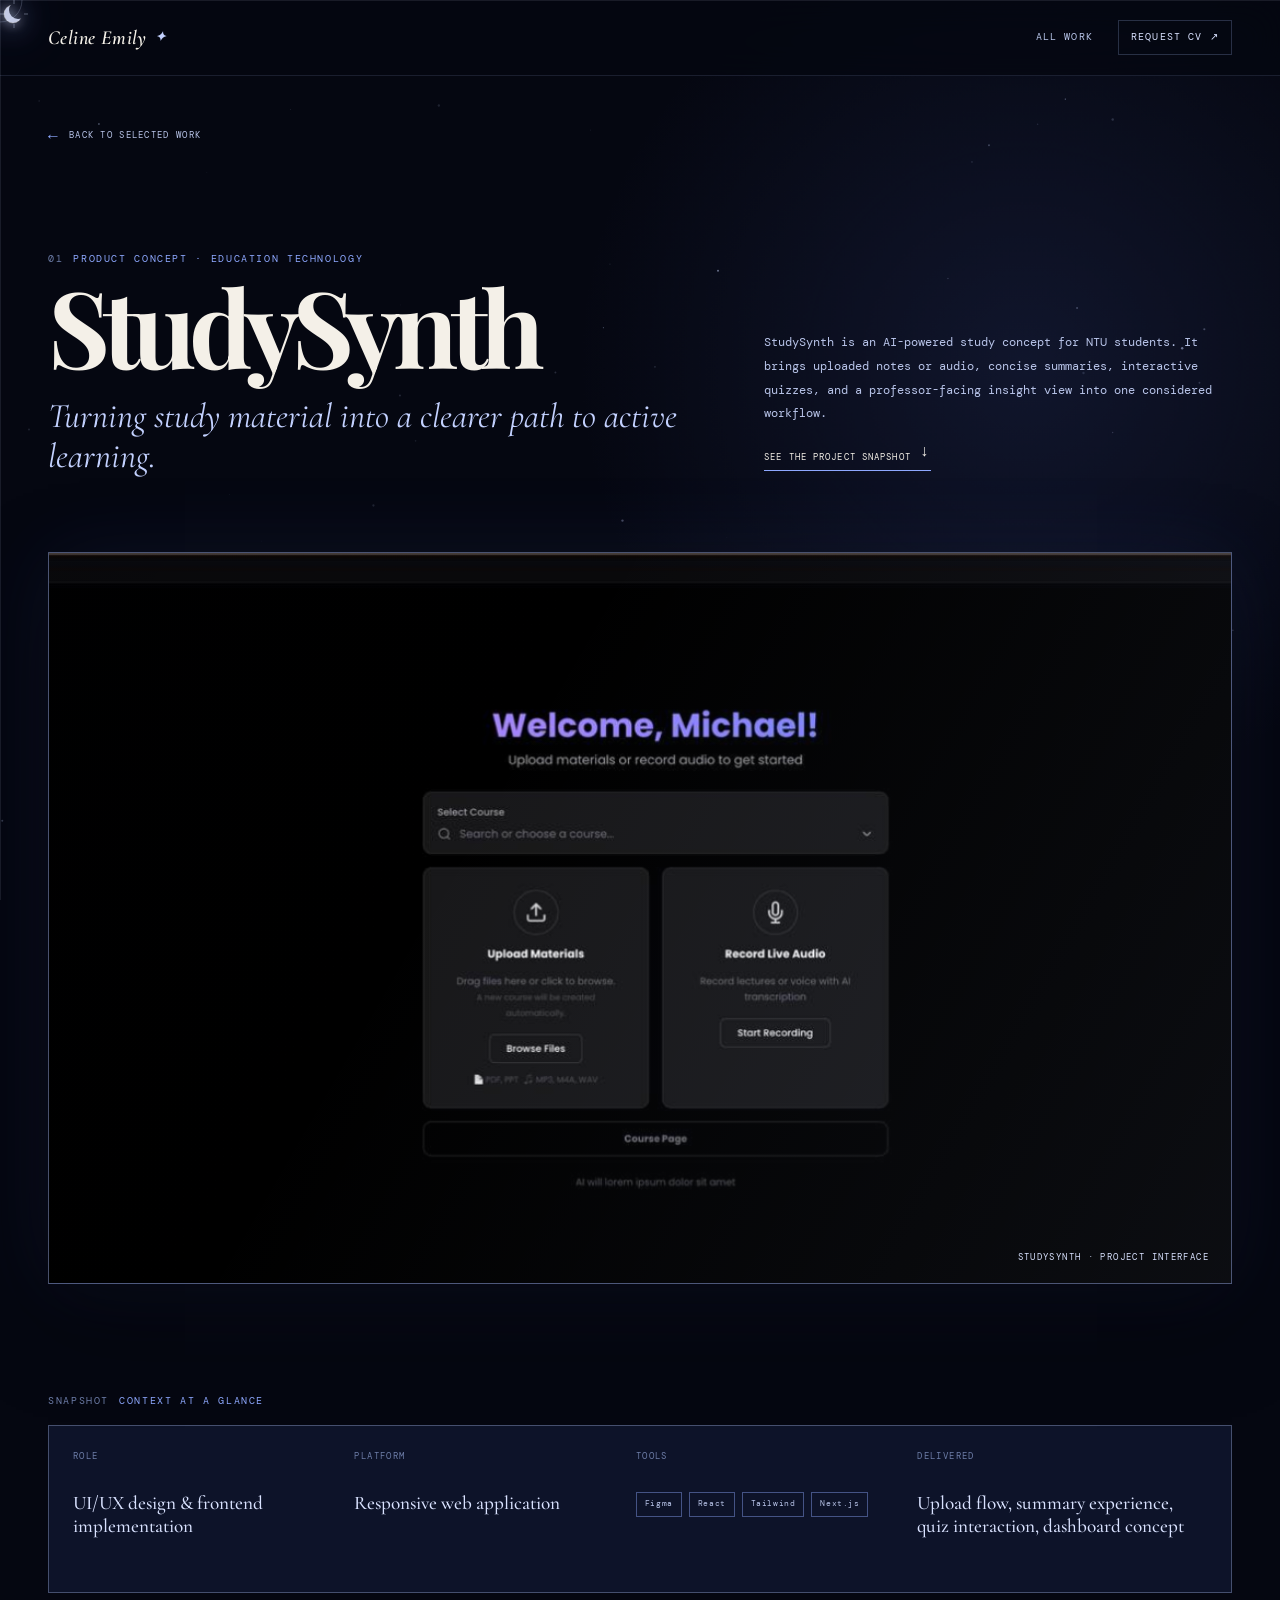
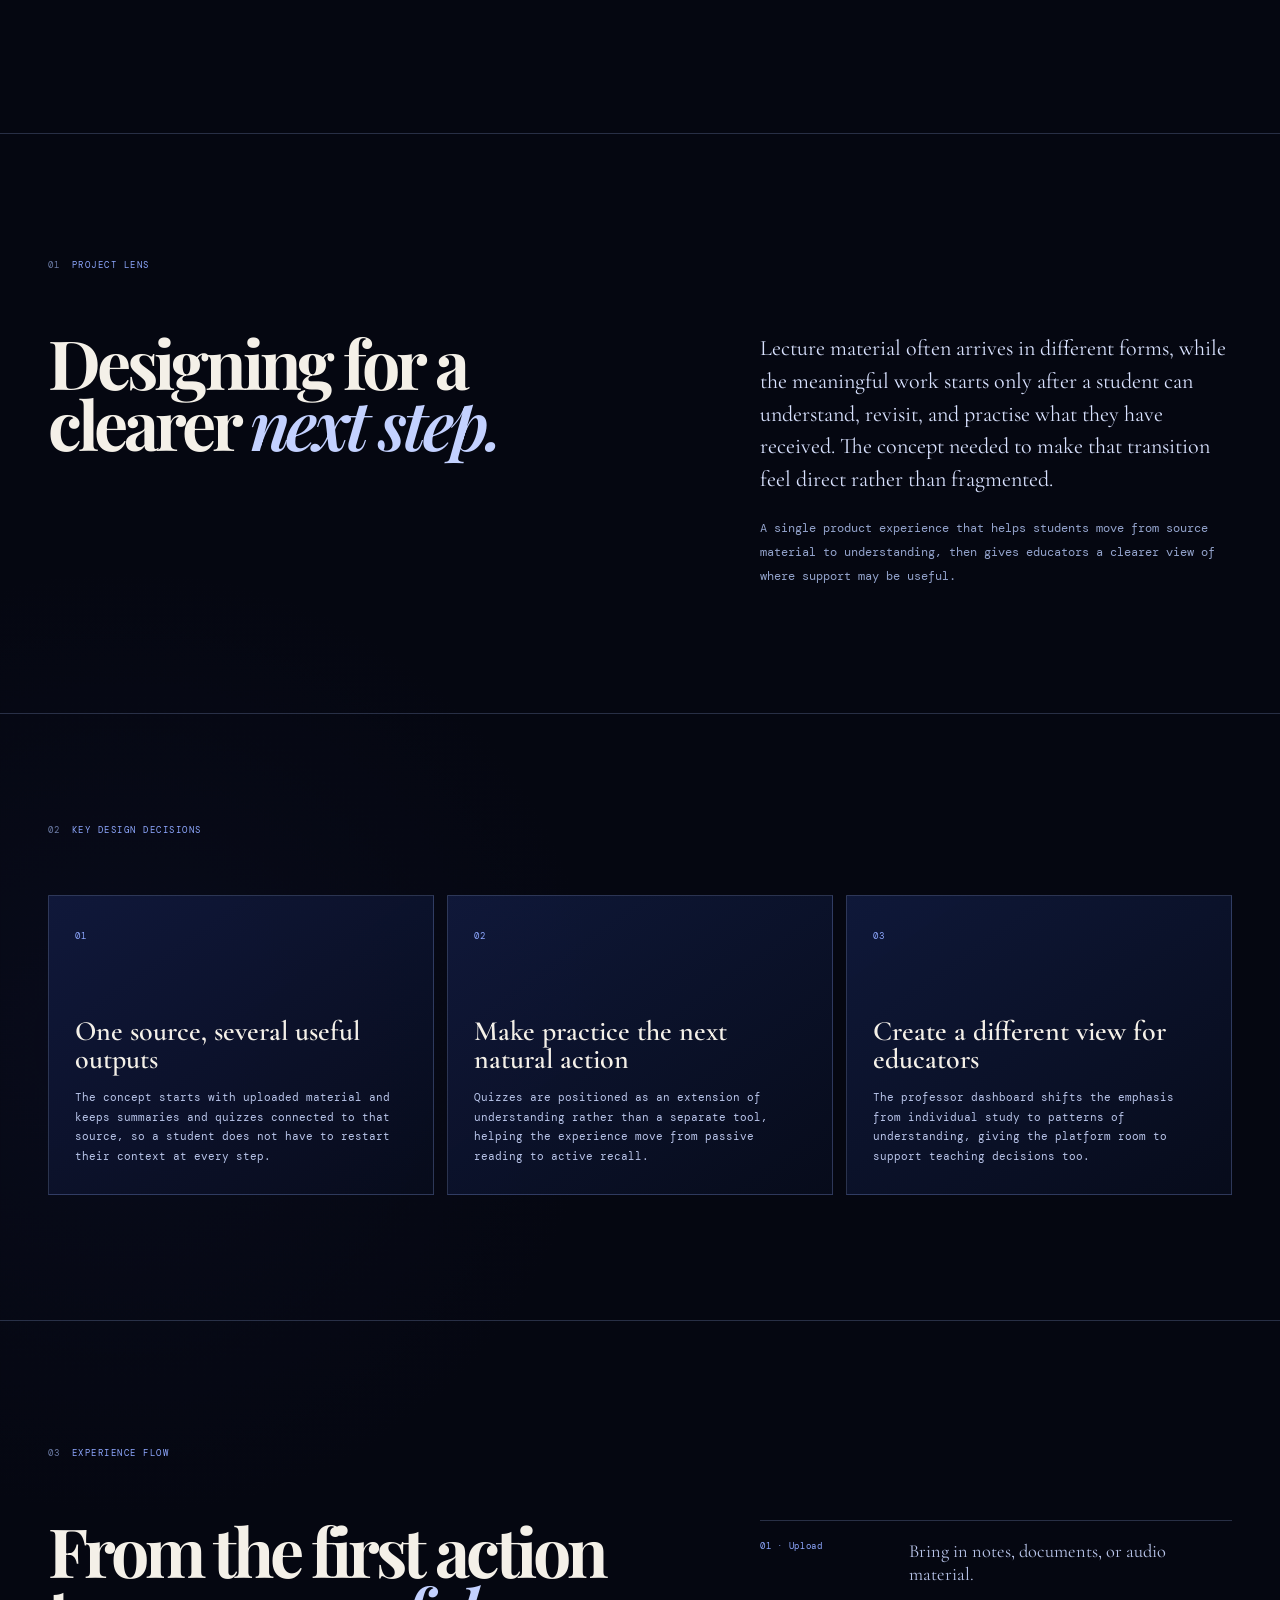
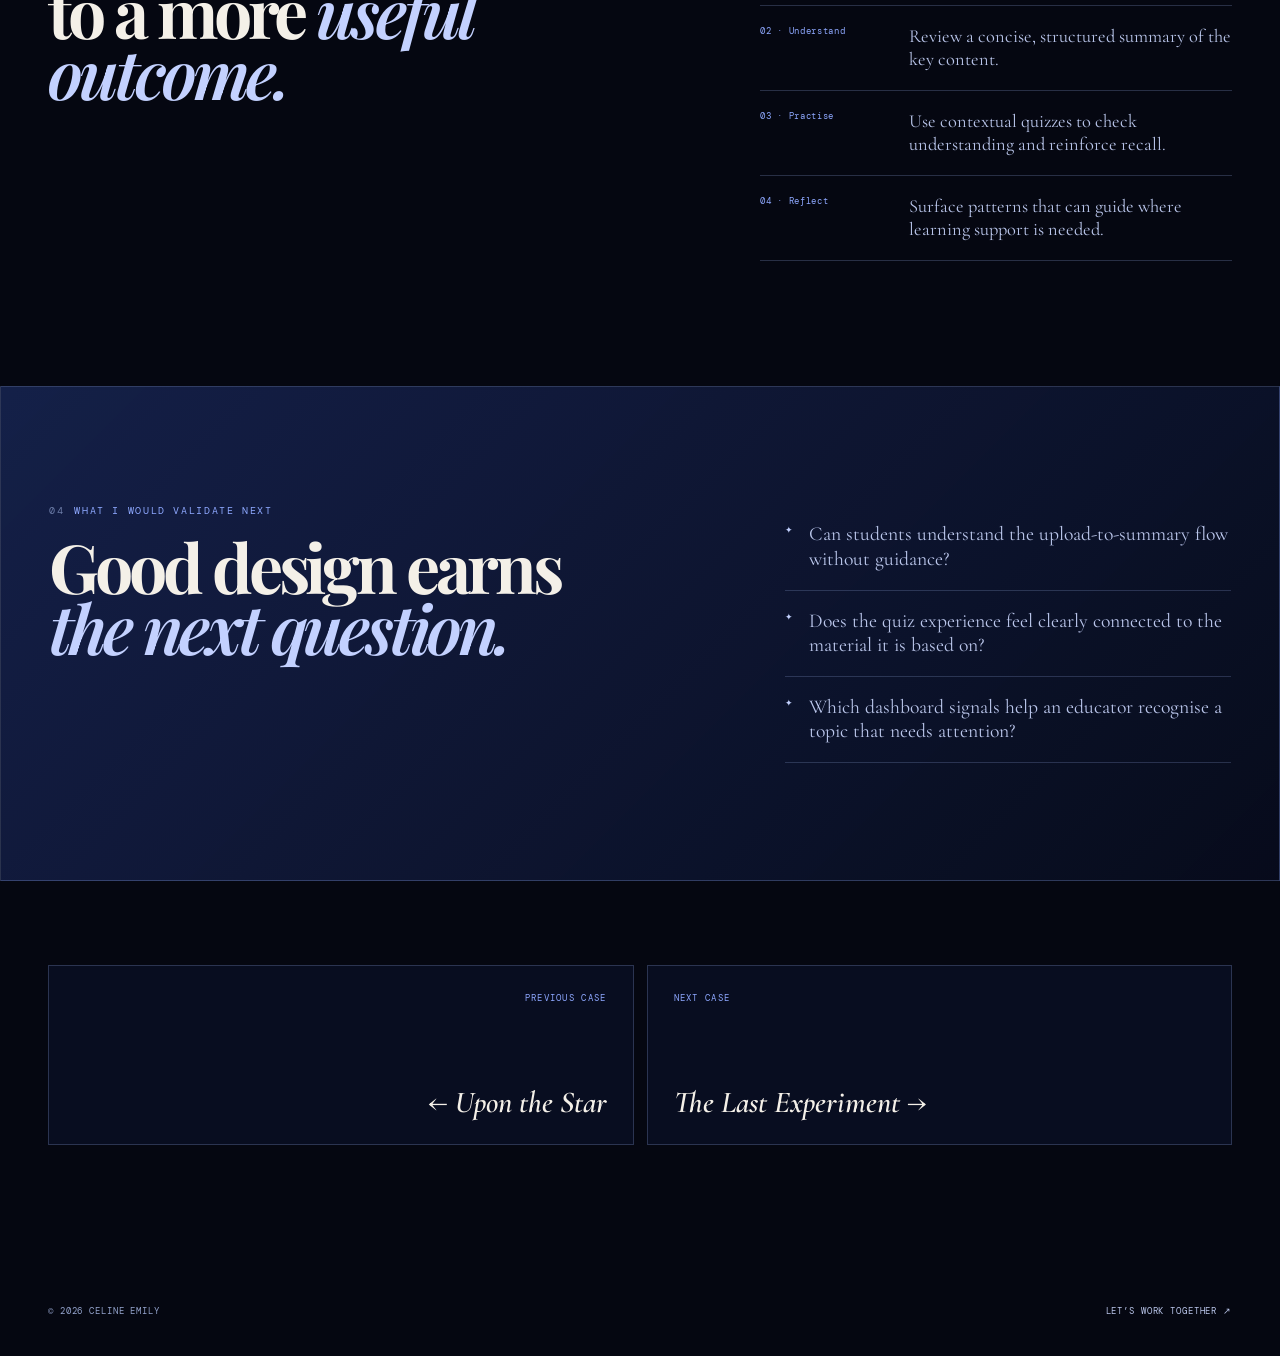
==== commit 7c409788: "Reorder sections, fix About photo/margins, rewrite copy, and add Upon the Star project - Move About " ====
--- a/project.html
+++ b/project.html
@@ -19,10 +19,10 @@
   <canvas id="case-stars" aria-hidden="true"></canvas>
 
   <header class="case-header">
-    <a class="nav-brand" href="index.html" aria-label="Celine Emily, back to portfolio"><span class="nav-brand-name">Celine Emily</span><span aria-hidden="true">✦</span></a>
+    <a class="nav-brand" href="index.html" aria-label="Celine Emily Wijaya, back to portfolio"><span class="nav-brand-name">Celine Emily</span><span aria-hidden="true">✦</span></a>
     <div class="case-header-actions">
       <a href="index.html#work">All work</a>
-      <a class="case-request" href="mailto:celineemilywijaya@email.com?subject=CV%20request%20for%20Celine%20Emily">Request CV <span>↗</span></a>
+      <a class="case-request" href="mailto:celineemilywijaya@gmail.com?subject=CV%20request%20for%20Celine%20Emily">Request CV <span>↗</span></a>
     </div>
   </header>
 
--- a/style.css
+++ b/style.css
@@ -56,22 +56,35 @@
 }
 .skip-link:focus { transform: translateY(0); }
 
-#stars-canvas, .star-field-overlay {
-  position: fixed;
-  inset: 0;
+#stars-canvas {
+  position: fixed;
+  top: 0;
+  left: 0;
   width: 100%;
   height: 100%;
+  z-index: 0;
   pointer-events: none;
 }
-#stars-canvas { z-index: 0; opacity: .75; }
-.star-field-overlay { z-index: 0; overflow: hidden; }
+
+.star-field-overlay {
+  position: fixed;
+  inset: 0;
+  pointer-events: none;
+  z-index: 0;
+}
+
 .floating-star {
   position: absolute;
-  color: rgba(206, 218, 255, .44);
-  font-size: .55rem;
-  animation: starPulse var(--duration, 4s) ease-in-out infinite var(--delay, 0s);
-}
-@keyframes starPulse { 0%, 100% { opacity: .16; transform: scale(.8); } 50% { opacity: .8; transform: scale(1.2); } }
+  color: rgba(200, 212, 240, .4);
+  font-size: .5rem;
+  animation: twinkle var(--duration, 4s) ease-in-out infinite;
+  animation-delay: var(--delay, 0s);
+}
+
+@keyframes twinkle {
+  0%, 100% { opacity: .2; transform: scale(1); }
+  50% { opacity: .8; transform: scale(1.3); }
+}
 
 body.has-custom-cursor, body.has-custom-cursor * { cursor: none !important; }
 
@@ -329,11 +342,18 @@
 .experiment-target::before, .experiment-target::after { position: absolute; top: 50%; left: -20px; width: 138px; height: 1px; background: rgba(245, 185, 205, .45); content: ''; }
 .experiment-target::after { transform: rotate(90deg); }
 .project-visual-experiment p { position: absolute; bottom: 21px; left: 21px; margin: 0; color: #ecc5da; font-family: var(--display); font-size: 1.35rem; font-style: italic; }
-.project-visual-ebook { min-height: 280px; background: #253a75; }
-.project-visual-ebook::after { position: absolute; inset: 0; background: linear-gradient(180deg, rgba(6, 8, 21, .06), rgba(6, 8, 21, .75)); content: ''; pointer-events: none; }
-.project-visual-ebook img { width: 100%; height: 100%; min-height: 280px; object-fit: cover; object-position: top center; transition: transform .7s var(--ease); }
-.project-card:hover .project-visual-ebook img { transform: scale(1.05); }
-.project-visual-ebook span { position: absolute; z-index: 1; bottom: 21px; left: 22px; color: var(--ice); font-size: .55rem; letter-spacing: .15em; text-transform: uppercase; }
+.project-visual-dinema { position: relative; min-height: 280px; overflow: hidden; background: radial-gradient(circle at 50% 32%, rgba(255, 214, 140, .16), transparent 55%), linear-gradient(160deg, #1c1332 0%, #0b0d1f 72%); }
+.dinema-glow { position: absolute; top: 16%; left: 50%; width: 130px; height: 130px; background: radial-gradient(circle, rgba(255, 224, 168, .55), transparent 70%); filter: blur(2px); transform: translateX(-50%); transition: transform .7s var(--ease), opacity .7s var(--ease); }
+.project-card:hover .dinema-glow { transform: translateX(-50%) scale(1.18); opacity: .85; }
+.dinema-stars { position: absolute; inset: 0; }
+.dinema-stars span { position: absolute; color: rgba(255, 224, 168, .7); font-size: .55rem; }
+.dinema-stars span:nth-child(1) { top: 20%; left: 22%; }
+.dinema-stars span:nth-child(2) { top: 32%; left: 76%; font-size: .48rem; }
+.dinema-stars span:nth-child(3) { top: 58%; left: 14%; font-size: .42rem; }
+.dinema-stars span:nth-child(4) { top: 70%; left: 80%; font-size: .58rem; }
+.dinema-stars span:nth-child(5) { top: 42%; left: 50%; font-size: .38rem; }
+.dinema-mark { position: relative; z-index: 1; display: flex; align-items: center; justify-content: center; min-height: 280px; padding: 0 30px; color: var(--ink); font-family: var(--display); font-size: 1.9rem; font-style: italic; font-weight: 600; line-height: 1.2; text-align: center; text-shadow: 0 0 34px rgba(255, 214, 140, .35); }
+.project-visual-dinema > span { position: absolute; z-index: 1; bottom: 21px; left: 22px; color: var(--ice); font-size: .55rem; letter-spacing: .15em; text-transform: uppercase; }
 
 .design-principles { display: grid; grid-template-columns: minmax(0, .75fr) minmax(0, 1.25fr); align-items: end; gap: 70px; }
 .principles-intro h2 { font-size: clamp(2.4rem, 4vw, 4.5rem); }
@@ -345,7 +365,7 @@
 
 .section-experience { padding-top: 110px; }
 .experience-list { margin-top: 58px; border-top: 1px solid var(--line); }
-.experience-item { display: grid; grid-template-columns: minmax(175px, .36fr) minmax(0, 1fr); gap: 58px; padding: 43px 18px 43px; border-bottom: 1px solid var(--line); transition: background .3s ease; }
+.experience-item { display: grid; grid-template-columns: minmax(175px, .36fr) minmax(0, 1fr); gap: 58px; padding: 43px 0; border-bottom: 1px solid var(--line); transition: background .3s ease; }
 .experience-item:hover { background: rgba(142, 168, 255, .045); }
 .experience-meta { display: grid; align-content: start; gap: 9px; color: var(--muted); font-size: .59rem; letter-spacing: .11em; line-height: 1.6; text-transform: uppercase; }
 .experience-meta span:last-child { color: var(--dim); }
@@ -523,7 +543,8 @@
   .visual-caption { right: 15px; bottom: 13px; font-size: .45rem; }
   .project-visual-experiment { min-height: 230px; }
   .project-visual-experiment p { left: 17px; bottom: 16px; font-size: 1.15rem; }
-  .project-visual-ebook img { min-height: 230px; }
+  .project-visual-dinema, .dinema-mark { min-height: 230px; }
+  .dinema-mark { padding: 0 20px; font-size: 1.6rem; }
   .principles-grid { grid-template-columns: 1fr; }
   .principle-card { min-height: 192px; padding: 23px; }
   .principle-card h3 { margin-top: 38px; }
--- a/case-study.css
+++ b/case-study.css
@@ -55,6 +55,20 @@
 .case-experiment-readout { position: absolute; right: 31px; bottom: 29px; display: grid; gap: 8px; color: #eec5d7; font-size: .56rem; letter-spacing: .16em; text-align: right; }
 .case-experiment-readout strong { color: #ffaccd; font-family: var(--display); font-size: 1.25rem; font-style: italic; letter-spacing: .04em; }
 .case-experiment-visual > p { position: absolute; bottom: 25px; left: 30px; margin: 0; color: #f0c6d8; font-family: var(--display); font-size: 1.55rem; font-style: italic; }
+
+.case-dinema-visual { position: relative; display: grid; place-items: center; min-height: 590px; overflow: hidden; border: 1px solid rgba(255, 214, 140, .3); background: radial-gradient(circle at 50% 34%, rgba(255, 214, 140, .16), transparent 55%), linear-gradient(160deg, #1c1332 0%, #0b0d1f 74%); box-shadow: 0 35px 90px rgba(0, 0, 0, .34), 0 0 80px rgba(255, 214, 140, .12); }
+.case-dinema-stars { position: absolute; inset: 0; }
+.case-dinema-stars span { position: absolute; color: rgba(255, 224, 168, .75); }
+.case-dinema-stars span:nth-child(1) { top: 14%; left: 18%; font-size: .8rem; }
+.case-dinema-stars span:nth-child(2) { top: 22%; left: 82%; font-size: .6rem; }
+.case-dinema-stars span:nth-child(3) { top: 68%; left: 12%; font-size: .55rem; }
+.case-dinema-stars span:nth-child(4) { top: 76%; left: 86%; font-size: .7rem; }
+.case-dinema-stars span:nth-child(5) { top: 42%; left: 8%; font-size: .45rem; }
+.case-dinema-stars span:nth-child(6) { top: 8%; left: 55%; font-size: .5rem; }
+.case-dinema-stars span:nth-child(7) { top: 88%; left: 48%; font-size: .5rem; }
+.case-dinema-glow { position: absolute; top: 10%; left: 50%; width: 220px; height: 220px; background: radial-gradient(circle, rgba(255, 224, 168, .5), transparent 70%); filter: blur(6px); transform: translateX(-50%); }
+.case-dinema-mark { position: relative; z-index: 1; max-width: 90%; color: var(--ink); font-family: var(--display); font-size: clamp(2.2rem, 4.6vw, 3.6rem); font-style: italic; font-weight: 600; line-height: 1.15; text-align: center; text-shadow: 0 0 40px rgba(255, 214, 140, .4); }
+.case-dinema-visual > p { position: absolute; z-index: 1; bottom: 25px; left: 30px; margin: 0; color: #ffe1ad; font-family: var(--display); font-size: 1.15rem; font-style: italic; letter-spacing: .02em; }
 
 .case-snapshot { width: min(1496px, 100%); margin: 0 auto; padding: 0 48px 140px; }
 .snapshot-grid { display: grid; grid-template-columns: 1fr 1fr 1fr 1.2fr; gap: 0; border: 1px solid var(--line); background: var(--line); }
@@ -135,6 +149,9 @@
   .case-experiment-readout { right: 17px; bottom: 16px; font-size: .44rem; }
   .case-experiment-readout strong { font-size: 1rem; }
   .case-experiment-visual > p { bottom: 15px; left: 17px; font-size: 1.12rem; }
+  .case-dinema-visual { min-height: 330px; }
+  .case-dinema-mark { font-size: 2rem; }
+  .case-dinema-visual > p { bottom: 15px; left: 17px; font-size: 1rem; }
   .case-snapshot { padding: 0 24px 85px; }
   .case-snapshot .case-kicker { margin-bottom: 15px; }
   .snapshot-grid { grid-template-columns: 1fr; }
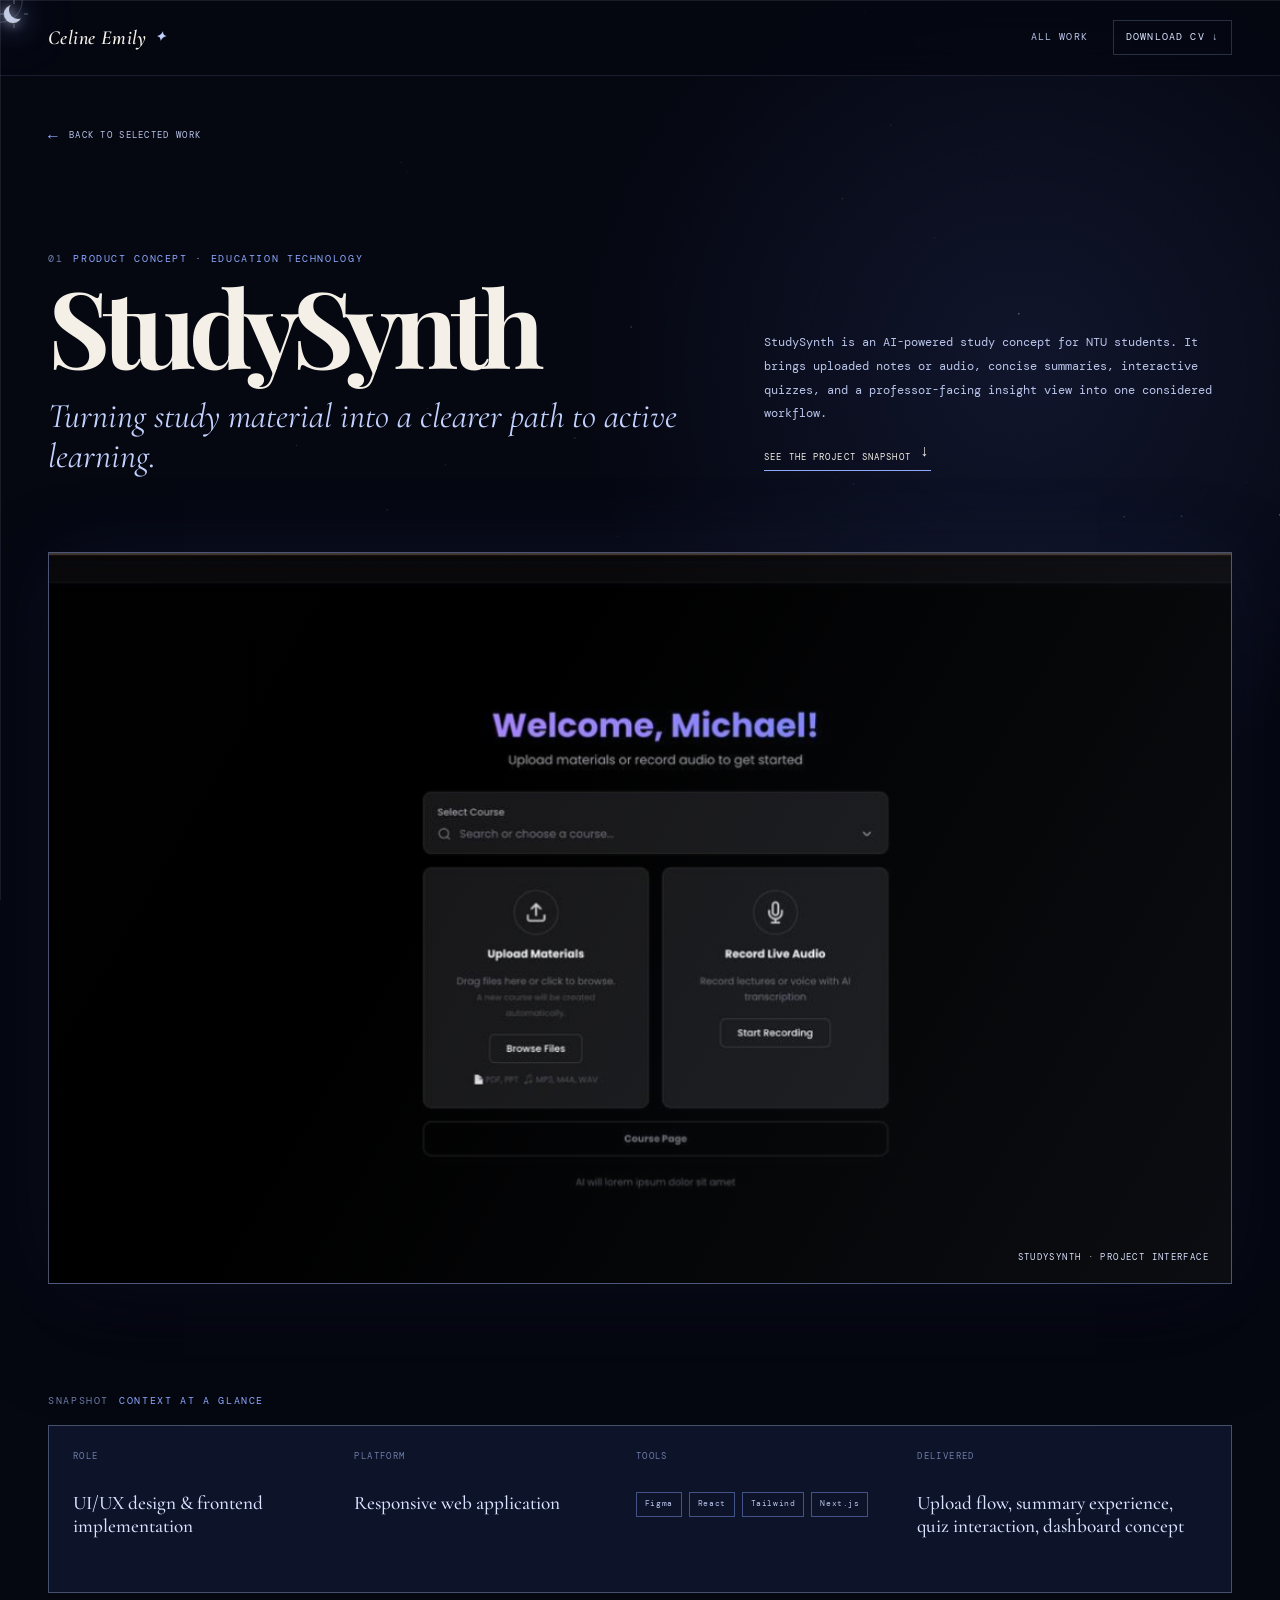
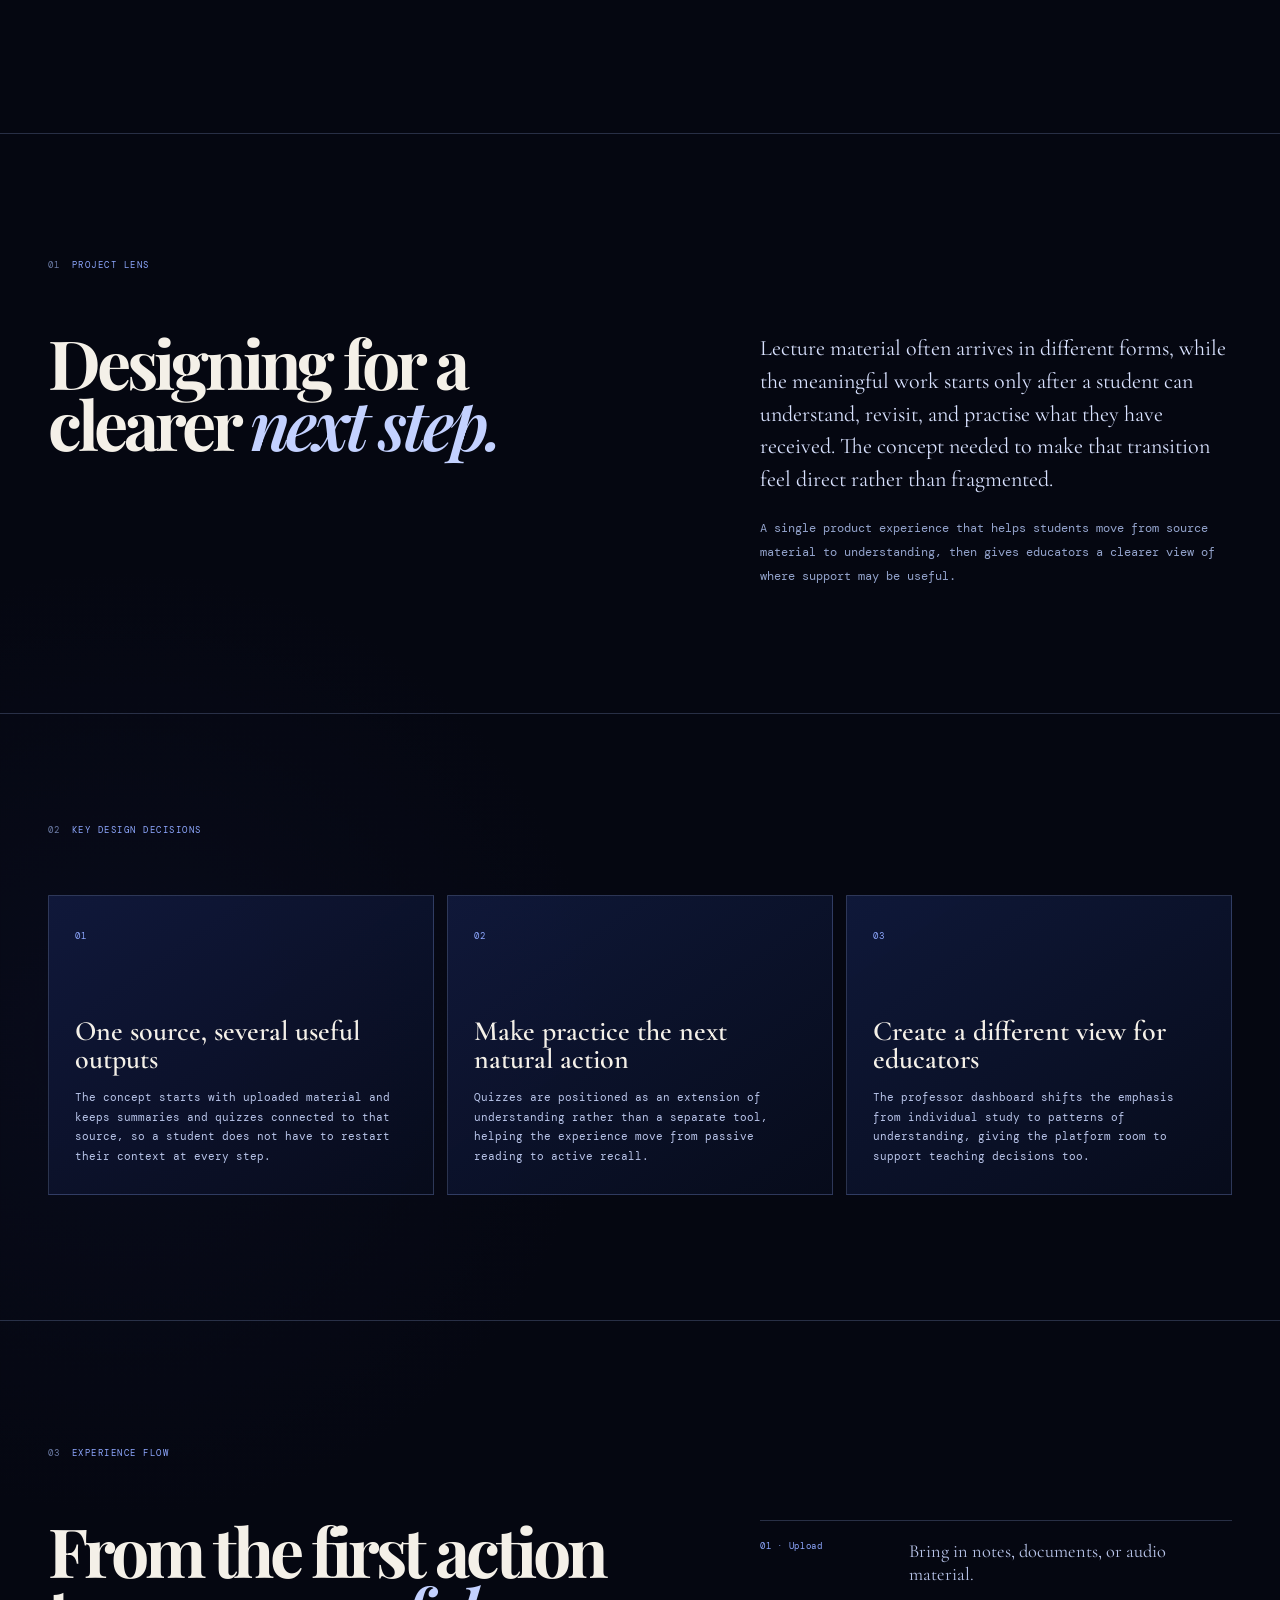
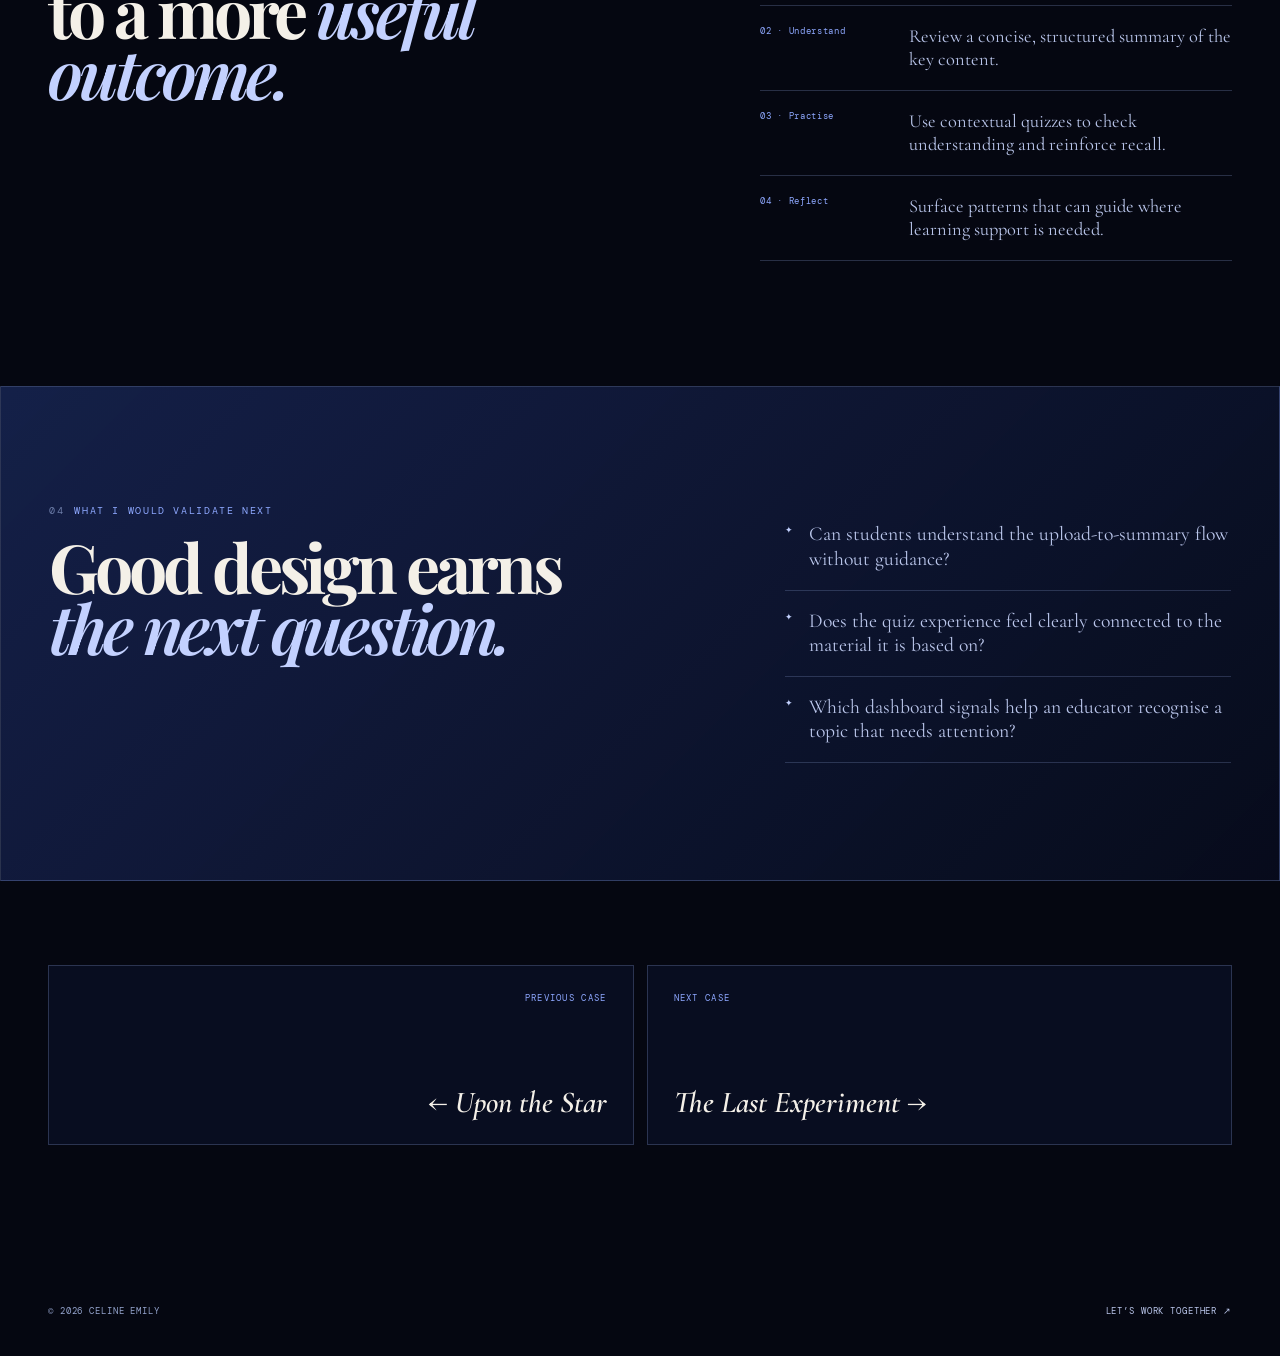
==== commit dfafaf2e: "Replace Request CV email CTA with direct CV download Add Celine-Emily-Wijaya-CV.pdf and point the na" ====
--- a/project.html
+++ b/project.html
@@ -22,7 +22,7 @@
     <a class="nav-brand" href="index.html" aria-label="Celine Emily Wijaya, back to portfolio"><span class="nav-brand-name">Celine Emily</span><span aria-hidden="true">✦</span></a>
     <div class="case-header-actions">
       <a href="index.html#work">All work</a>
-      <a class="case-request" href="mailto:celineemilywijaya@gmail.com?subject=CV%20request%20for%20Celine%20Emily">Request CV <span>↗</span></a>
+      <a class="case-request" href="Celine-Emily-Wijaya-CV.pdf" download>Download CV <span>↓</span></a>
     </div>
   </header>
 
--- a/style.css
+++ b/style.css
@@ -21,7 +21,7 @@
 }
 
 * { box-sizing: border-box; }
-html { scroll-behavior: smooth; background: var(--night); }
+html { scroll-behavior: smooth; background: var(--night); overflow-x: hidden; }
 body {
   min-width: 320px;
   margin: 0;
@@ -417,7 +417,7 @@
 .about-facts span { display: block; margin-bottom: 7px; color: var(--dim); font-size: .55rem; letter-spacing: .15em; text-transform: uppercase; }
 .about-facts strong { color: var(--ice); font-family: var(--display); font-size: 1.05rem; font-weight: 500; }
 
-.contact-section { display: grid; grid-template-columns: minmax(0, 1.08fr) minmax(330px, .92fr); gap: 70px; overflow: hidden; margin-bottom: 30px; padding-top: 125px; padding-bottom: 125px; border: 1px solid var(--line); background: linear-gradient(135deg, rgba(24, 37, 83, .78), rgba(9, 13, 33, .9)); }
+.contact-section { position: relative; display: grid; grid-template-columns: minmax(0, 1.08fr) minmax(330px, .92fr); gap: 70px; overflow: hidden; margin-bottom: 30px; padding-top: 125px; padding-bottom: 125px; border: 1px solid var(--line); background: linear-gradient(135deg, rgba(24, 37, 83, .78), rgba(9, 13, 33, .9)); }
 .contact-section::before { position: absolute; inset: 0; background: radial-gradient(circle at 72% 52%, rgba(136, 157, 255, .17), transparent 21rem); content: ''; pointer-events: none; }
 .contact-copy, .contact-actions { position: relative; z-index: 1; }
 .contact-copy > p:not(.section-kicker) { max-width: 490px; margin: 29px 0 0; color: var(--soft); font-family: var(--display); font-size: 1.32rem; font-style: italic; line-height: 1.42; }
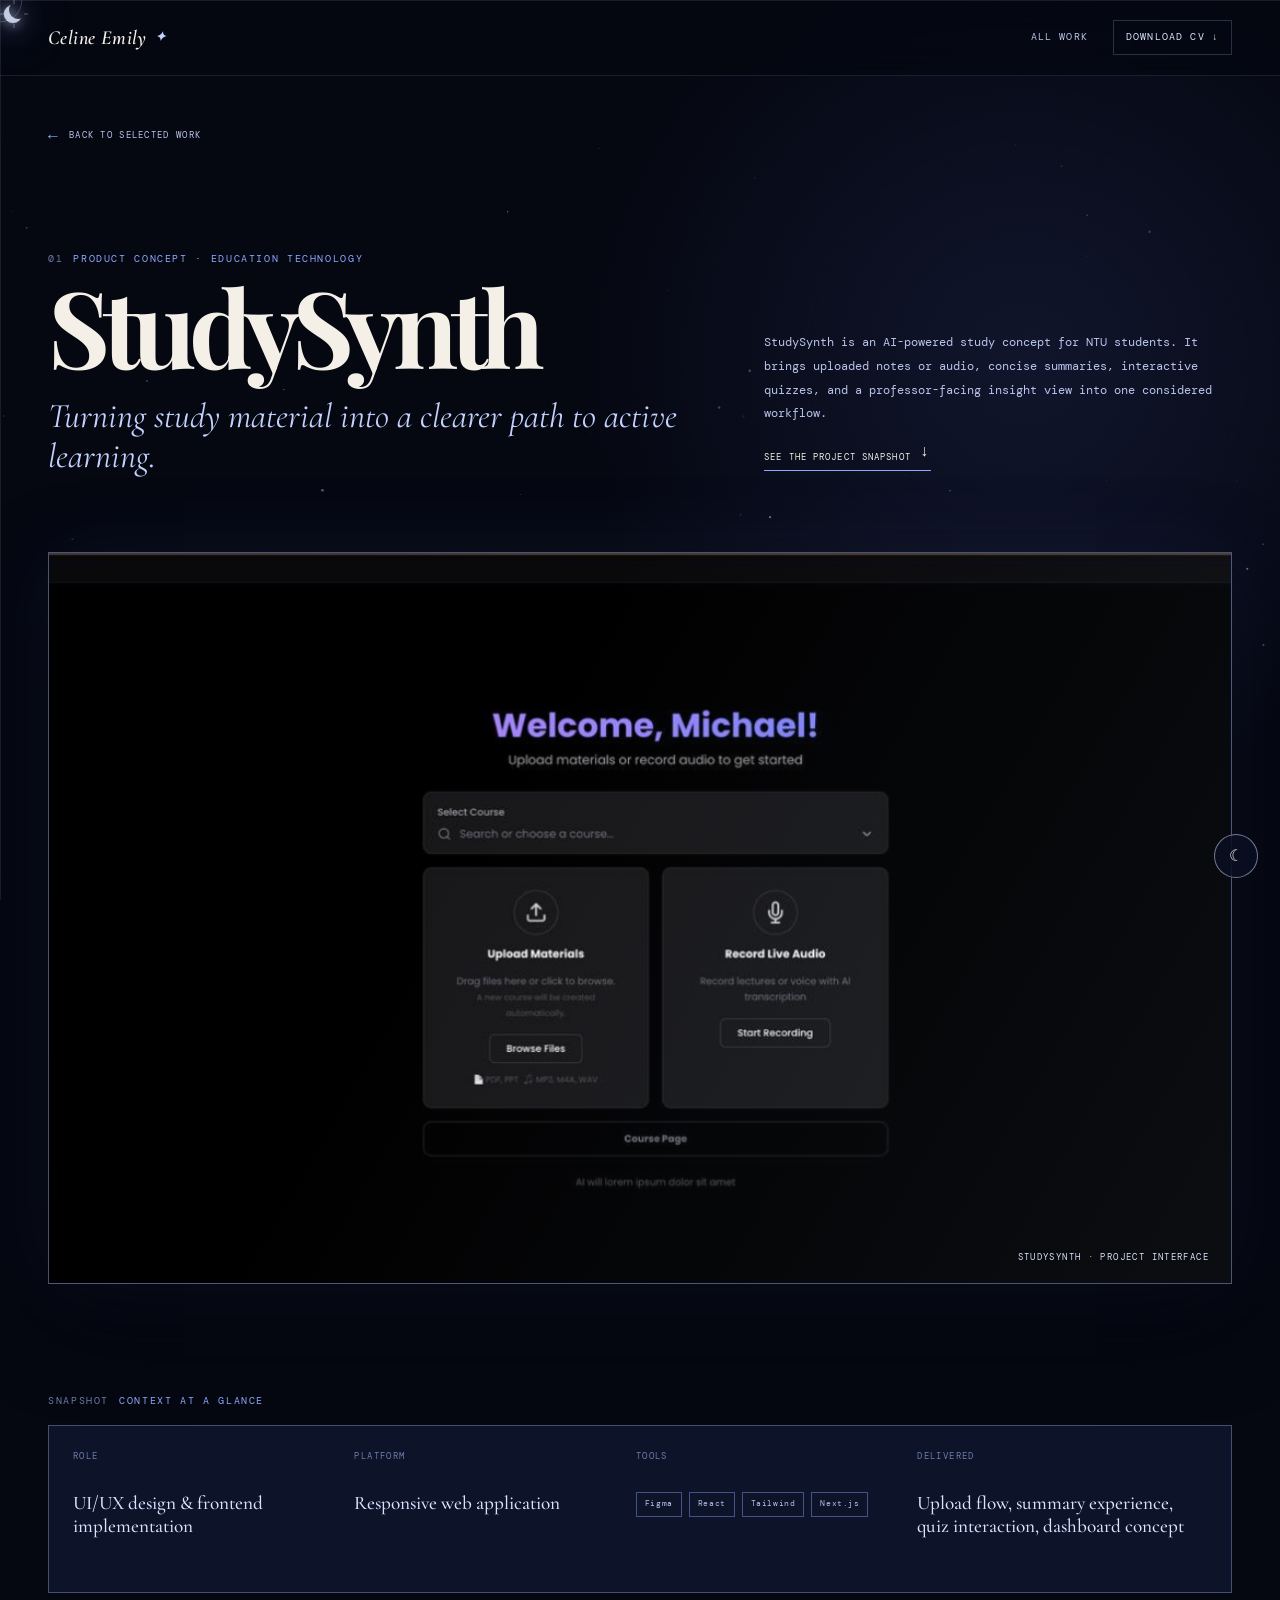
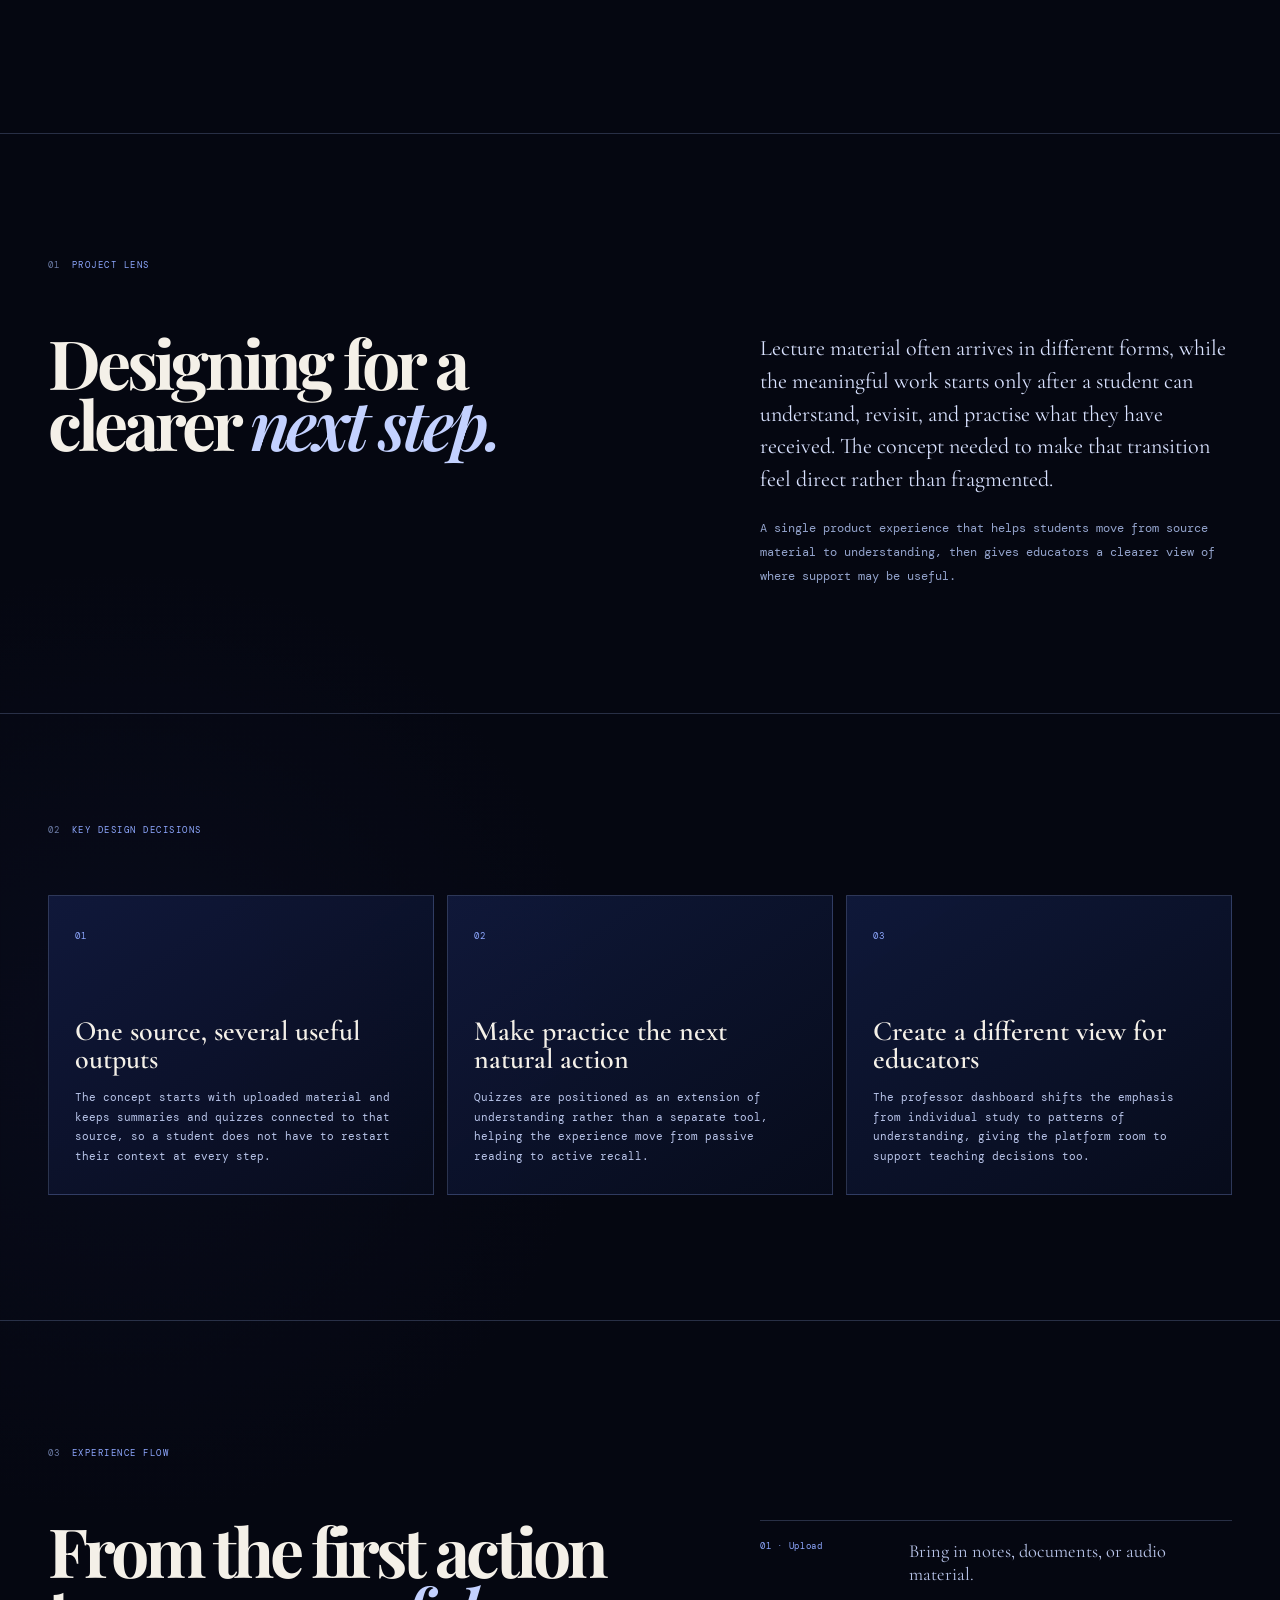
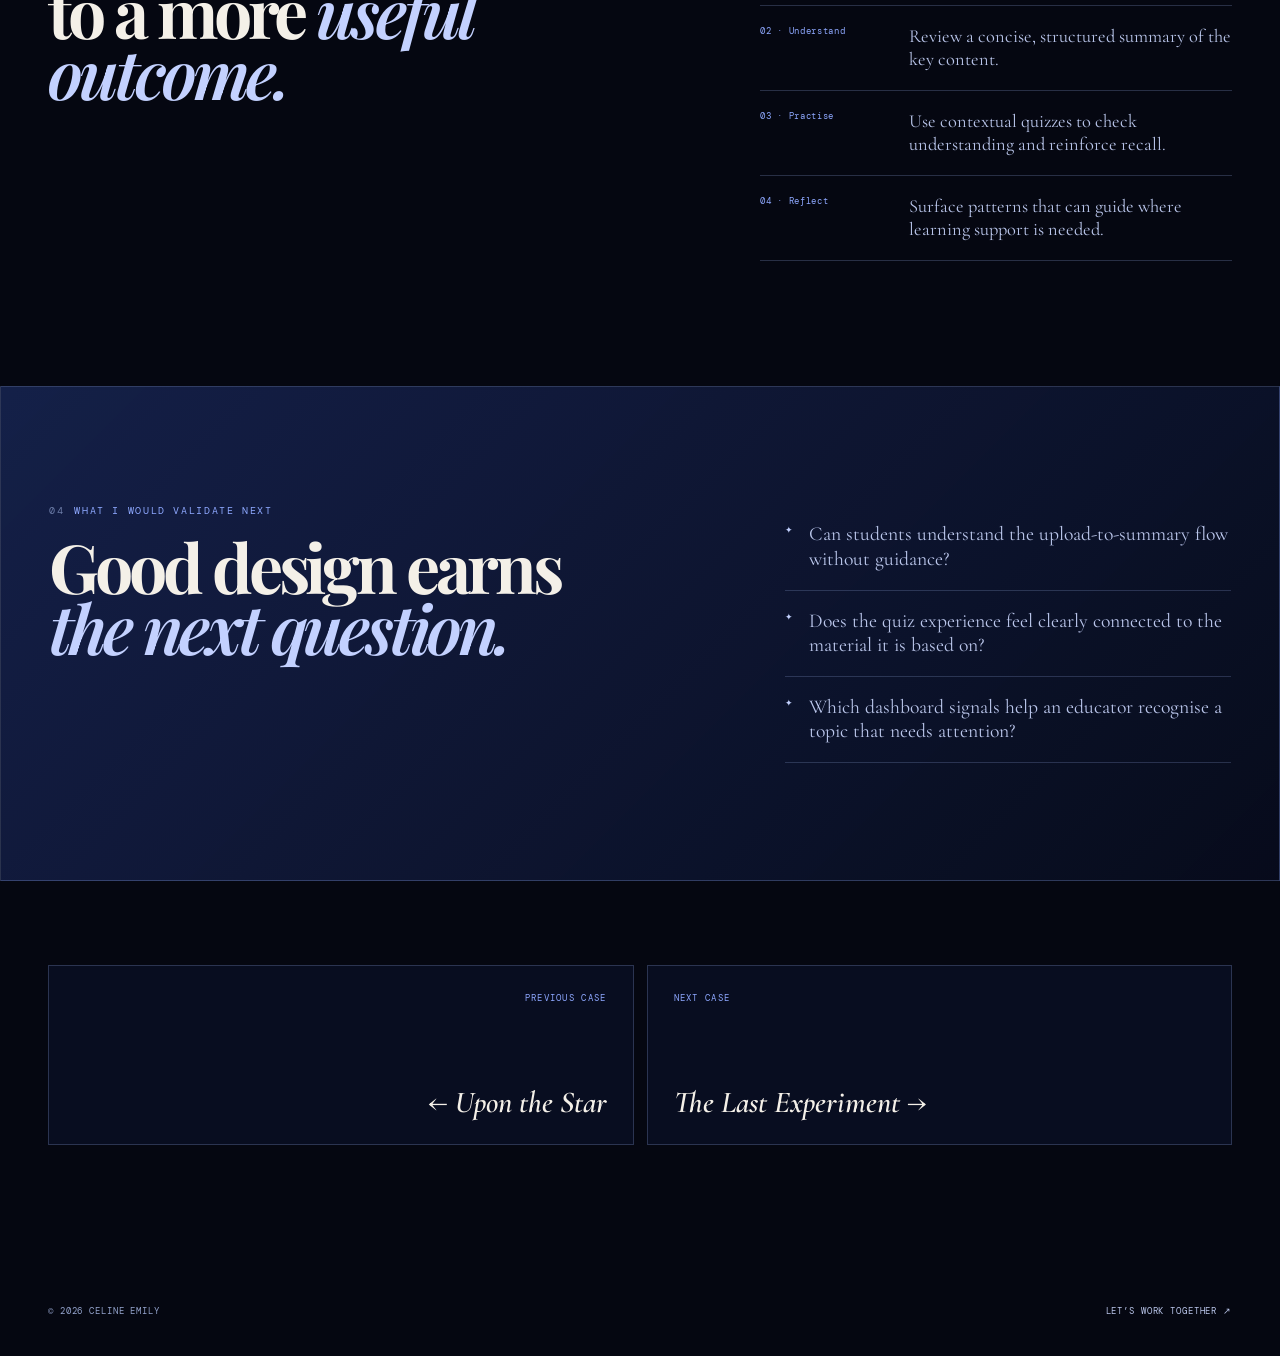
==== commit 30d0bfe2: "Add day / sunset / night theme system with scroll-driven dusk - Three themes selectable by a cycling" ====
--- a/project.html
+++ b/project.html
@@ -11,12 +11,27 @@
   <link href="https://fonts.googleapis.com/css2?family=Cormorant+Garamond:ital,wght@0,400;0,500;0,600;1,400;1,500;1,600&family=DM+Mono:ital,wght@0,400;0,500;1,400&family=Playfair+Display:ital,wght@0,600;0,700;0,800;1,600;1,700&display=swap" rel="stylesheet" />
   <link rel="stylesheet" href="style.css" />
   <link rel="stylesheet" href="case-study.css" />
+  <script>
+    /* set theme before first paint to avoid a flash */
+    (function () {
+      var t;
+      try { t = localStorage.getItem('theme-pref'); } catch (e) {}
+      if (t !== 'day' && t !== 'night' && t !== 'sunset') {
+        var h = new Date().getHours();
+        t = (h >= 17 && h < 19) ? 'sunset' : (h >= 7 && h < 17) ? 'day' : 'night';
+      }
+      document.documentElement.setAttribute('data-theme', t);
+    })();
+  </script>
 </head>
 <body class="case-page">
   <a class="skip-link" href="#case-study">Skip to case study</a>
   <div class="cursor" id="cursor" aria-hidden="true"></div>
   <div class="cursor-ring" id="cursorRing" aria-hidden="true"></div>
+  <div class="sky" id="sky" aria-hidden="true"><span class="cloud"></span><span class="cloud"></span><span class="cloud"></span><span class="cloud"></span><span class="cloud"></span><span class="cloud"></span></div>
+  <div class="nightfall" id="nightfall" aria-hidden="true"></div>
   <canvas id="case-stars" aria-hidden="true"></canvas>
+  <button class="theme-toggle" id="themeToggle" type="button" aria-label="Switch to night theme" aria-pressed="false">☀</button>
 
   <header class="case-header">
     <a class="nav-brand" href="index.html" aria-label="Celine Emily Wijaya, back to portfolio"><span class="nav-brand-name">Celine Emily</span><span aria-hidden="true">✦</span></a>
--- a/style.css
+++ b/style.css
@@ -18,6 +18,7 @@
   --display: 'Cormorant Garamond', Georgia, serif;
   --mono: 'DM Mono', Consolas, monospace;
   --ease: cubic-bezier(.22, .75, .25, 1);
+  --dusk: 0;
 }
 
 * { box-sizing: border-box; }
@@ -33,6 +34,7 @@
   color: var(--ink);
   font-family: var(--mono);
   line-height: 1.5;
+  transition: background-color .5s ease, color .5s ease;
 }
 body.menu-open { overflow: hidden; }
 button, a { -webkit-tap-highlight-color: transparent; }
@@ -64,6 +66,7 @@
   height: 100%;
   z-index: 0;
   pointer-events: none;
+  transition: opacity .6s ease;
 }
 
 .star-field-overlay {
@@ -71,6 +74,7 @@
   inset: 0;
   pointer-events: none;
   z-index: 0;
+  transition: opacity .6s ease;
 }
 
 .floating-star {
@@ -84,6 +88,58 @@
 @keyframes twinkle {
   0%, 100% { opacity: .2; transform: scale(1); }
   50% { opacity: .8; transform: scale(1.3); }
+}
+
+/* ─── Sky layers: clouds (day), nightfall veil (sunset scroll) ─ */
+.sky {
+  position: fixed;
+  z-index: 0;
+  inset: 0;
+  overflow: hidden;
+  pointer-events: none;
+  opacity: 0;
+  transition: opacity .6s ease;
+}
+.nightfall {
+  position: fixed;
+  z-index: 0;
+  inset: 0;
+  pointer-events: none;
+  opacity: 0;
+  background:
+    radial-gradient(circle at 78% 10%, rgba(73, 96, 177, .13), transparent 26rem),
+    radial-gradient(circle at 15% 70%, rgba(66, 74, 153, .08), transparent 28rem),
+    #050711;
+  transition: opacity .5s ease;
+}
+.cloud {
+  position: absolute;
+  width: 200px;
+  height: 52px;
+  background: linear-gradient(180deg, #ffffff, #e9f1f8);
+  border-radius: 100px;
+  opacity: .9;
+  box-shadow: 0 0 40px rgba(255, 255, 255, .25);
+  will-change: transform;
+  animation: cloud-drift linear infinite;
+}
+.cloud::before, .cloud::after {
+  position: absolute;
+  background: #f4f8fc;
+  border-radius: 50%;
+  content: '';
+}
+.cloud::before { top: -46%; left: 16%; width: 46%; height: 168%; }
+.cloud::after { top: -30%; right: 18%; width: 34%; height: 132%; }
+.cloud:nth-child(1) { top: 12%; width: 190px; height: 50px; opacity: .9; animation-duration: 66s; animation-delay: -6s; }
+.cloud:nth-child(2) { top: 24%; width: 120px; height: 34px; opacity: .68; animation-duration: 96s; animation-delay: -44s; }
+.cloud:nth-child(3) { top: 40%; width: 260px; height: 66px; opacity: .82; animation-duration: 78s; animation-delay: -18s; }
+.cloud:nth-child(4) { top: 58%; width: 150px; height: 40px; opacity: .6; animation-duration: 112s; animation-delay: -70s; }
+.cloud:nth-child(5) { top: 74%; width: 210px; height: 54px; opacity: .75; animation-duration: 88s; animation-delay: -52s; }
+.cloud:nth-child(6) { top: 6%; width: 100px; height: 30px; opacity: .5; animation-duration: 130s; animation-delay: -100s; }
+@keyframes cloud-drift {
+  from { transform: translateX(-42vw); }
+  to { transform: translateX(142vw); }
 }
 
 body.has-custom-cursor, body.has-custom-cursor * { cursor: none !important; }
@@ -580,10 +636,241 @@
 @media (prefers-reduced-motion: reduce) {
   *, *::before, *::after { scroll-behavior: auto !important; animation-duration: .01ms !important; animation-iteration-count: 1 !important; transition-duration: .01ms !important; }
   .cursor, .cursor-ring, .cursor-cross-h, .cursor-cross-v { display: none; }
+  /* keep clouds parked in place instead of snapping off-screen */
+  .sky .cloud { animation: none !important; transform: none !important; }
+  .cloud:nth-child(1) { left: 8vw; }
+  .cloud:nth-child(2) { left: 66vw; }
+  .cloud:nth-child(3) { left: 30vw; }
+  .cloud:nth-child(4) { left: 78vw; }
+  .cloud:nth-child(5) { left: 48vw; }
+  .cloud:nth-child(6) { left: 88vw; }
 }
 
 @media print {
-  #stars-canvas, .star-field-overlay, .site-header, .scroll-cue, .cursor, .cursor-ring, .cursor-cross-h, .cursor-cross-v, .art-dialog, .toast { display: none !important; }
+  #stars-canvas, .star-field-overlay, .sky, .site-header, .scroll-cue, .cursor, .cursor-ring, .cursor-cross-h, .cursor-cross-v, .art-dialog, .toast { display: none !important; }
   body { background: #fff; color: #111; }
   .hero, .section { min-height: auto; padding: 32px; break-inside: avoid; }
 }
+
+/* ─── Theme toggle button ────────────────────────────────────── */
+.theme-toggle {
+  position: fixed;
+  z-index: 40;
+  right: 22px;
+  bottom: 22px;
+  display: grid;
+  place-items: center;
+  width: 44px;
+  height: 44px;
+  padding: 0;
+  border: 1px solid var(--line-bright);
+  border-radius: 50%;
+  background: rgba(11, 17, 40, .55);
+  -webkit-backdrop-filter: blur(12px);
+  backdrop-filter: blur(12px);
+  color: var(--ink);
+  cursor: pointer;
+  font-size: 1rem;
+  line-height: 1;
+  transition: transform .3s var(--ease), border-color .25s ease, background .25s ease;
+}
+.theme-toggle:hover { transform: rotate(22deg); border-color: var(--ink); }
+.theme-toggle:focus-visible { outline: 2px solid var(--accent-bright); outline-offset: 4px; }
+
+/* ─── Day theme (clear blue sky) ─────────────────────────────── */
+:root[data-theme="day"] {
+  --night: #d3e7f7;
+  --deep: #e4eef9;
+  --panel: #e0ebf7;
+  --panel-soft: #d7e6f4;
+  --panel-bright: #cadff1;
+  --line: rgba(40, 70, 110, .20);
+  --line-bright: rgba(28, 52, 88, .42);
+  --ink: #16263b;
+  --ice: #2c4157;
+  --soft: #3d5064;
+  --muted: #556880;
+  --dim: #71869c;
+  --accent: #2e6dae;
+  --accent-bright: #b86c14;
+  --green: #1f8f57;
+}
+
+:root[data-theme="day"] body {
+  background: linear-gradient(180deg, #b7d9f2 0%, #d0e5f6 46%, #e2eef8 100%) fixed;
+  transition: background-color .5s ease, color .5s ease;
+}
+
+:root[data-theme="day"] #stars-canvas,
+:root[data-theme="day"] .star-field-overlay,
+:root[data-theme="day"] .nightfall { opacity: 0; }
+:root[data-theme="day"] .sky { opacity: 1; }
+
+:root[data-theme="day"] .cursor {
+  filter:
+    drop-shadow(0 0 6px rgba(255, 210, 130, .9))
+    drop-shadow(0 0 14px rgba(255, 180, 90, .55))
+    drop-shadow(0 0 28px rgba(255, 160, 70, .35));
+}
+:root[data-theme="day"] .cursor-ring { border-color: rgba(40, 80, 130, .4); }
+:root[data-theme="day"] .cursor-cross-h,
+:root[data-theme="day"] .cursor-cross-v { background: rgba(30, 60, 100, .12); }
+
+:root[data-theme="day"] .site-nav {
+  background: linear-gradient(to bottom, rgba(214, 233, 248, .9), rgba(214, 233, 248, .4));
+}
+:root[data-theme="day"] .site-header.is-scrolled .site-nav { background: rgba(214, 233, 248, .85); }
+:root[data-theme="day"] .mobile-menu { background: rgba(210, 230, 246, .98); }
+:root[data-theme="day"] .mobile-menu a { border-bottom-color: rgba(40, 70, 110, .16); }
+
+:root[data-theme="day"] .button-secondary { background: rgba(255, 255, 255, .4); }
+:root[data-theme="day"] .portrait-note { background: var(--ink); color: var(--night); }
+
+/* moon -> golden sun */
+:root[data-theme="day"] .moon-decoration {
+  border-color: rgba(255, 214, 150, .6);
+  background:
+    radial-gradient(circle at 42% 40%, rgba(255, 255, 255, .98), transparent 14%),
+    radial-gradient(circle at 46% 44%, rgba(255, 246, 220, .9), transparent 36%),
+    radial-gradient(circle at 50% 50%, rgba(255, 216, 140, .95), transparent 64%),
+    radial-gradient(circle at 50% 50%, rgba(255, 190, 95, .6), transparent 80%),
+    linear-gradient(145deg, #ffe6ac 0%, #ffd083 45%, #f8b657 100%);
+  box-shadow:
+    0 0 70px rgba(255, 220, 150, .65),
+    0 0 170px rgba(255, 198, 110, .5),
+    0 0 320px rgba(255, 178, 80, .28);
+}
+:root[data-theme="day"] .moon-decoration::after { border-color: rgba(255, 236, 195, .4); }
+:root[data-theme="day"] .moon-crater { opacity: 0; }
+:root[data-theme="day"] .orbit { border-color: rgba(255, 255, 255, .38); }
+
+:root[data-theme="day"] .project-card {
+  background: linear-gradient(145deg, rgba(255, 255, 255, .72), rgba(226, 238, 250, .66));
+}
+:root[data-theme="day"] .project-visual-studysynth {
+  background:
+    radial-gradient(circle at 45% 45%, rgba(255, 214, 140, .26), transparent 42%),
+    linear-gradient(135deg, #dcebf8, #cadff1);
+}
+:root[data-theme="day"] .visual-frame { border-color: rgba(40, 70, 110, .28); }
+
+:root[data-theme="day"] .principle-card { background: rgba(255, 255, 255, .66); }
+:root[data-theme="day"] .experience-item:hover { background: rgba(46, 109, 174, .06); }
+:root[data-theme="day"] .capability-card {
+  background: linear-gradient(145deg, rgba(255, 255, 255, .62), rgba(224, 236, 248, .6));
+}
+:root[data-theme="day"] .capability-card:hover {
+  background: linear-gradient(145deg, rgba(255, 255, 255, .78), rgba(214, 230, 246, .74));
+}
+
+:root[data-theme="day"] .art-card::after {
+  background: linear-gradient(to top, rgba(230, 240, 250, .92), rgba(230, 240, 250, .1) 55%, transparent);
+}
+:root[data-theme="day"] .about-portrait::before { border-color: rgba(30, 55, 90, .25); }
+
+:root[data-theme="day"] .contact-section {
+  background: linear-gradient(135deg, rgba(255, 255, 255, .6), rgba(220, 234, 248, .74));
+}
+:root[data-theme="day"] .contact-section::before {
+  background: radial-gradient(circle at 72% 52%, rgba(255, 214, 150, .2), transparent 21rem);
+}
+:root[data-theme="day"] .contact-orbit { border-color: rgba(40, 80, 130, .22); }
+
+:root[data-theme="day"] .art-dialog { background: #e4eef9; }
+:root[data-theme="day"] .art-dialog::backdrop { background: rgba(20, 40, 65, .55); }
+:root[data-theme="day"] .art-dialog img { background: #d7e6f4; }
+:root[data-theme="day"] .dialog-close {
+  border-color: rgba(40, 70, 110, .4);
+  background: rgba(230, 240, 250, .8);
+}
+
+:root[data-theme="day"] .theme-toggle { background: rgba(255, 255, 255, .72); }
+
+/* ─── Sunset theme (evening — auto-only, darkens to night on scroll) ─ */
+:root[data-theme="sunset"] {
+  --ink: #fdf3ea;
+  --ice: #ffe9d6;
+  --soft: #f2d9c6;
+  --muted: #d8b6a8;
+  --dim: #bd9a92;
+  --accent: #ff9e6b;
+  --accent-bright: #ffd0a2;
+  --line: rgba(255, 205, 175, .20);
+  --line-bright: rgba(255, 222, 198, .48);
+  --panel: #241733;
+  --panel-soft: #2c1c3d;
+  --panel-bright: #3a2550;
+}
+
+:root[data-theme="sunset"] body {
+  background: linear-gradient(180deg,
+    #4a3568 0%,
+    #6d3b60 18%,
+    #8f4557 34%,
+    #9e5344 50%,
+    #7a4048 66%,
+    #472c44 80%,
+    #221a30 91%,
+    #0c0c18 100%) fixed;
+}
+
+/* nightfall veil + star field driven by scroll progress (--dusk: 0 → 1) */
+:root[data-theme="sunset"] .nightfall { opacity: var(--dusk); }
+:root[data-theme="sunset"] .sky { opacity: calc(1 - var(--dusk)); }
+:root[data-theme="sunset"] #stars-canvas,
+:root[data-theme="sunset"] .star-field-overlay { opacity: var(--dusk); }
+
+:root[data-theme="sunset"] .cloud {
+  background: linear-gradient(180deg, #ffe7d4, #ffc39c);
+  box-shadow: 0 0 46px rgba(255, 150, 110, .35);
+}
+:root[data-theme="sunset"] .cloud::before,
+:root[data-theme="sunset"] .cloud::after { background: #ffd9c0; }
+
+:root[data-theme="sunset"] .cursor {
+  filter:
+    drop-shadow(0 0 6px rgba(255, 190, 120, .9))
+    drop-shadow(0 0 14px rgba(255, 140, 90, .55))
+    drop-shadow(0 0 28px rgba(240, 100, 90, .4));
+}
+:root[data-theme="sunset"] .cursor-ring { border-color: rgba(255, 190, 160, .35); }
+
+:root[data-theme="sunset"] .site-nav {
+  background: linear-gradient(to bottom, rgba(30, 18, 34, .9), rgba(30, 18, 34, .4));
+}
+:root[data-theme="sunset"] .site-header.is-scrolled .site-nav { background: rgba(20, 14, 26, .84); }
+:root[data-theme="sunset"] .mobile-menu { background: rgba(24, 16, 30, .98); }
+
+/* moon -> sunset sun */
+:root[data-theme="sunset"] .moon-decoration {
+  border-color: rgba(255, 200, 140, .55);
+  background:
+    radial-gradient(circle at 50% 50%, rgba(255, 250, 238, .98), transparent 12%),
+    radial-gradient(circle at 50% 50%, rgba(255, 214, 150, .95), transparent 38%),
+    radial-gradient(circle at 50% 50%, rgba(255, 150, 90, .9), transparent 66%),
+    radial-gradient(circle at 50% 50%, rgba(240, 110, 80, .55), transparent 82%),
+    linear-gradient(160deg, #ffdca0 0%, #ff9e5c 50%, #f56b4b 100%);
+  box-shadow:
+    0 0 90px rgba(255, 170, 110, .7),
+    0 0 220px rgba(255, 130, 90, .5),
+    0 0 400px rgba(230, 90, 120, .3);
+}
+:root[data-theme="sunset"] .moon-decoration::after { border-color: rgba(255, 224, 190, .4); }
+:root[data-theme="sunset"] .moon-crater { opacity: 0; }
+:root[data-theme="sunset"] .orbit { border-color: rgba(255, 215, 195, .32); }
+
+:root[data-theme="sunset"] .project-card {
+  background: linear-gradient(145deg, rgba(48, 30, 58, .92), rgba(20, 14, 28, .92));
+}
+:root[data-theme="sunset"] .principle-card { background: rgba(40, 26, 52, .82); }
+:root[data-theme="sunset"] .experience-item:hover { background: rgba(255, 158, 107, .05); }
+:root[data-theme="sunset"] .capability-card {
+  background: linear-gradient(145deg, rgba(48, 32, 60, .8), rgba(20, 14, 28, .82));
+}
+:root[data-theme="sunset"] .capability-card:hover {
+  background: linear-gradient(145deg, rgba(64, 42, 78, .88), rgba(22, 15, 30, .9));
+}
+:root[data-theme="sunset"] .contact-section {
+  background: linear-gradient(135deg, rgba(74, 44, 74, .7), rgba(16, 14, 30, .88));
+}
+:root[data-theme="sunset"] .theme-toggle { background: rgba(40, 24, 44, .6); }
--- a/case-study.css
+++ b/case-study.css
@@ -4,7 +4,7 @@
     radial-gradient(circle at 10% 58%, rgba(42, 54, 130, .09), transparent 30rem),
     var(--night);
 }
-#case-stars { position: fixed; z-index: 0; inset: 0; width: 100%; height: 100%; pointer-events: none; }
+#case-stars { position: fixed; z-index: 0; inset: 0; width: 100%; height: 100%; pointer-events: none; transition: opacity .6s ease; }
 .case-header, #case-study, .case-footer { position: relative; z-index: 1; }
 .case-header {
   display: flex;
@@ -178,3 +178,60 @@
 @media (prefers-reduced-motion: reduce) {
   .case-next-card { transition: none; }
 }
+
+/* ─── Day theme (clear blue sky) — case study page ───────────── */
+:root[data-theme="day"] body.case-page {
+  background: linear-gradient(180deg, #b7d9f2 0%, #d0e5f6 46%, #e2eef8 100%) fixed;
+}
+:root[data-theme="day"] #case-stars { opacity: 0; }
+
+:root[data-theme="day"] .case-header {
+  border-bottom-color: rgba(40, 70, 110, .16);
+  background: rgba(214, 233, 248, .82);
+}
+:root[data-theme="day"] .case-header-actions .case-request:hover { background: rgba(255, 255, 255, .4); }
+
+:root[data-theme="day"] .case-image-visual {
+  border-color: rgba(40, 70, 110, .28);
+  background: linear-gradient(145deg, #dcebf8, #cadff1);
+}
+
+:root[data-theme="day"] .snapshot-grid > div { background: rgba(255, 255, 255, .78); }
+:root[data-theme="day"] .case-tags li { border-color: rgba(40, 70, 110, .4); }
+
+:root[data-theme="day"] .case-decision {
+  background: linear-gradient(145deg, rgba(255, 255, 255, .68), rgba(224, 236, 248, .64));
+}
+:root[data-theme="day"] .case-validation {
+  background: linear-gradient(135deg, rgba(255, 255, 255, .6), rgba(220, 234, 248, .74));
+}
+:root[data-theme="day"] .case-validation li { border-bottom-color: rgba(40, 70, 110, .22); }
+
+:root[data-theme="day"] .case-next-card { background: rgba(255, 255, 255, .62); }
+:root[data-theme="day"] .case-next-card:hover { background: rgba(224, 236, 248, .82); }
+
+/* ─── Sunset theme — case study page ─────────────────────────── */
+:root[data-theme="sunset"] body.case-page {
+  background: linear-gradient(180deg,
+    #4a3568 0%, #6d3b60 18%, #8f4557 34%, #9e5344 50%,
+    #7a4048 66%, #472c44 80%, #221a30 91%, #0c0c18 100%) fixed;
+}
+:root[data-theme="sunset"] #case-stars { opacity: var(--dusk); }
+
+:root[data-theme="sunset"] .case-header {
+  border-bottom-color: rgba(255, 205, 175, .16);
+  background: rgba(30, 18, 34, .82);
+}
+:root[data-theme="sunset"] .case-image-visual {
+  border-color: rgba(255, 205, 175, .24);
+  background: linear-gradient(145deg, #2a1a38, #140e1e);
+}
+:root[data-theme="sunset"] .snapshot-grid > div { background: rgba(38, 24, 50, .9); }
+:root[data-theme="sunset"] .case-decision {
+  background: linear-gradient(145deg, rgba(44, 28, 56, .82), rgba(18, 13, 26, .86));
+}
+:root[data-theme="sunset"] .case-validation {
+  background: linear-gradient(135deg, rgba(60, 38, 62, .72), rgba(16, 12, 24, .88));
+}
+:root[data-theme="sunset"] .case-next-card { background: rgba(36, 22, 44, .66); }
+:root[data-theme="sunset"] .case-next-card:hover { background: rgba(52, 32, 60, .82); }
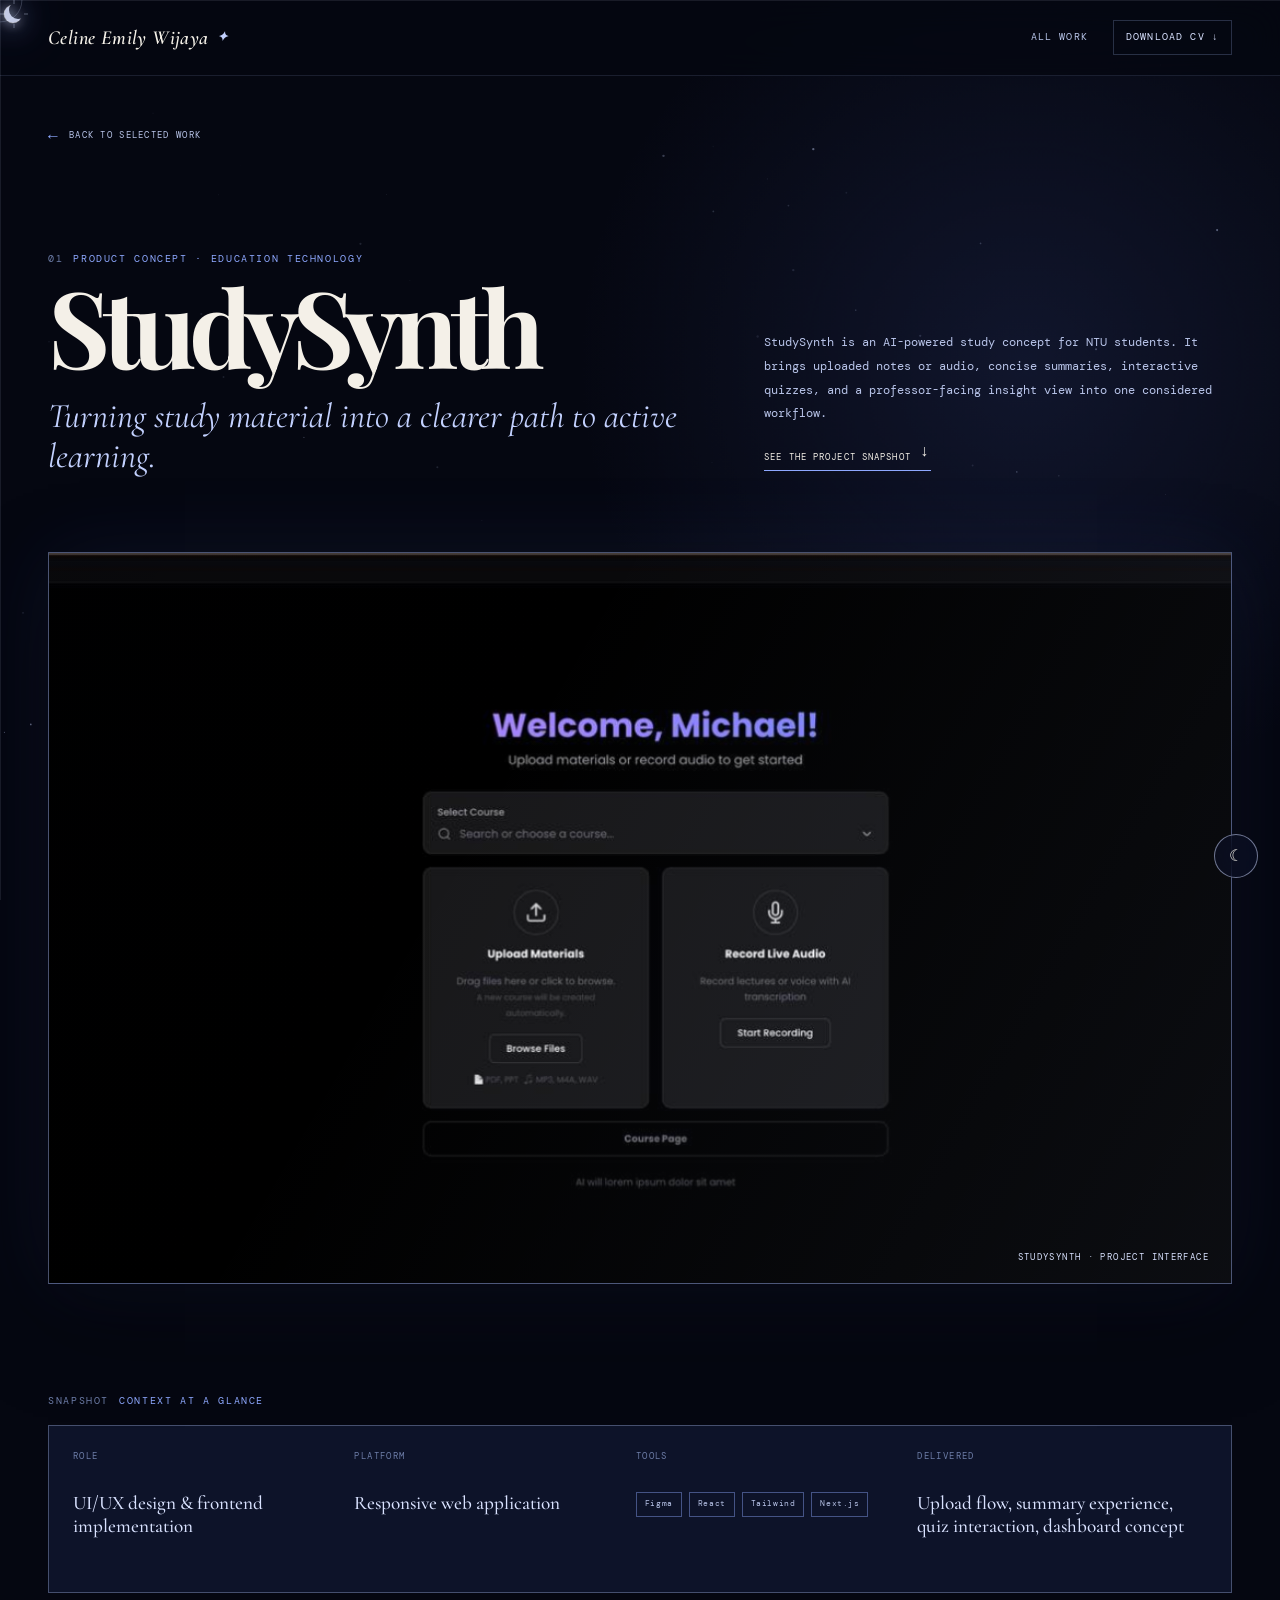
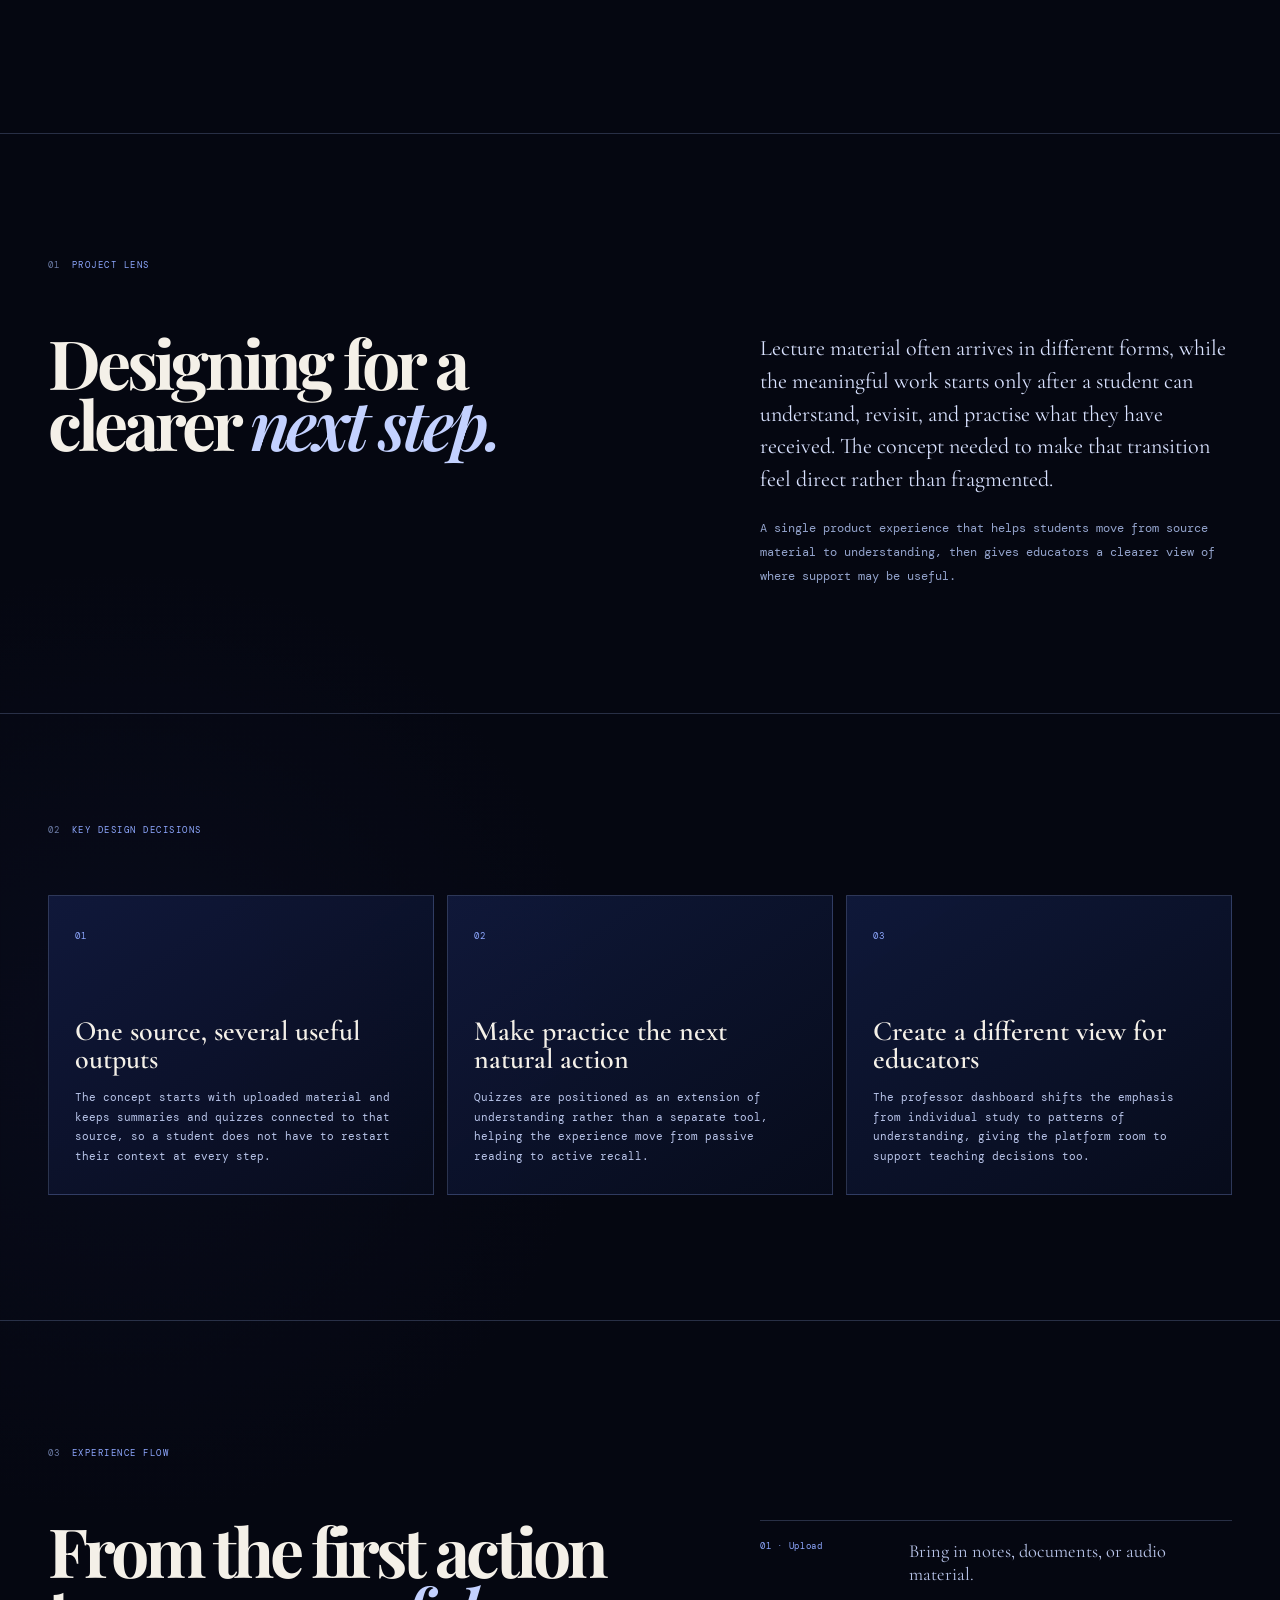
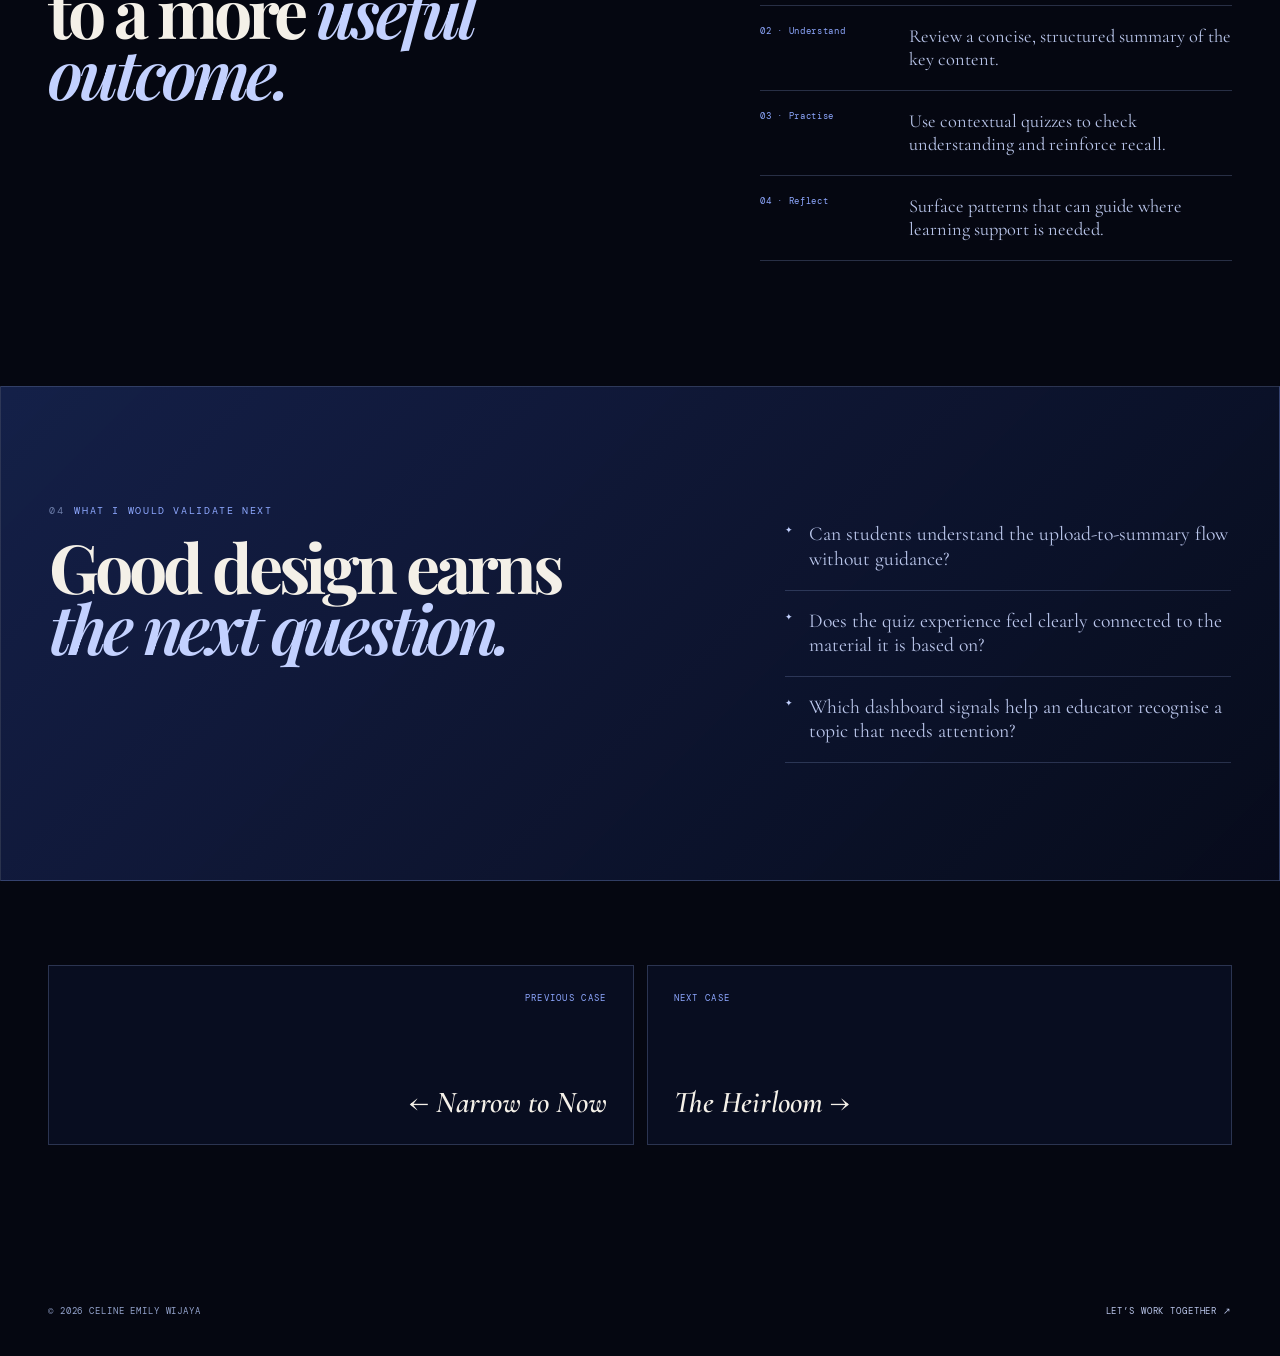
==== commit 37a66c5c: "Add Narrow to Now (Goodreads) case study Detailed case study page in the site's editorial style with" ====
--- a/project.html
+++ b/project.html
@@ -34,7 +34,7 @@
   <button class="theme-toggle" id="themeToggle" type="button" aria-label="Switch to night theme" aria-pressed="false">☀</button>
 
   <header class="case-header">
-    <a class="nav-brand" href="index.html" aria-label="Celine Emily Wijaya, back to portfolio"><span class="nav-brand-name">Celine Emily</span><span aria-hidden="true">✦</span></a>
+    <a class="nav-brand" href="index.html" aria-label="Celine Emily Wijaya, back to portfolio"><span class="nav-brand-name">Celine Emily Wijaya</span><span aria-hidden="true">✦</span></a>
     <div class="case-header-actions">
       <a href="index.html#work">All work</a>
       <a class="case-request" href="Celine-Emily-Wijaya-CV.pdf" download>Download CV <span>↓</span></a>
@@ -45,7 +45,7 @@
     <div class="case-loading">Loading case study…</div>
   </main>
 
-  <footer class="site-footer case-footer"><span>© <span id="year">2026</span> Celine Emily</span><a href="index.html#contact">Let’s work together ↗</a></footer>
+  <footer class="site-footer case-footer"><span>© <span id="year">2026</span> Celine Emily Wijaya</span><a href="index.html#contact">Let’s work together ↗</a></footer>
   <script src="cursor.js"></script>
   <script src="case-study.js"></script>
 </body>
--- a/style.css
+++ b/style.css
@@ -365,7 +365,16 @@
 .section h2 em { color: var(--accent-bright); font-style: italic; font-weight: 600; }
 .section-intro { max-width: 365px; margin: 0 0 5px; color: var(--soft); font-family: var(--display); font-size: 1.25rem; font-style: italic; line-height: 1.35; }
 
+.project-controls { display: flex; align-items: center; justify-content: space-between; flex-wrap: wrap; gap: 18px 24px; margin-top: 48px; }
+.project-filters { display: flex; flex-wrap: wrap; gap: 8px; }
+.project-filter { min-height: 44px; padding: 10px 17px; border: 1px solid var(--line-bright); border-radius: 999px; background: transparent; color: var(--soft); font-size: .64rem; letter-spacing: .05em; cursor: pointer; transition: background .2s ease, border-color .2s ease, color .2s ease; }
+.project-filter:hover { border-color: var(--ink); color: var(--ink); }
+.project-filter[aria-pressed='true'] { border-color: var(--ink); background: var(--ink); color: var(--night); }
+.project-filter-status { margin: 0; color: var(--soft); font-size: .58rem; letter-spacing: .04em; }
+.project-controls[hidden], .project-card[hidden] { display: none; }
 .project-grid { display: grid; grid-template-columns: repeat(12, minmax(0, 1fr)); gap: 18px; margin-top: 66px; }
+.project-controls:not([hidden]) + .project-grid { margin-top: 24px; }
+.project-grid.is-filtered .project-card-half { grid-column: span 12; grid-template-columns: minmax(0, 1fr) minmax(0, 1fr); min-height: 420px; }
 .project-card { position: relative; display: grid; overflow: hidden; border: 1px solid var(--line); background: linear-gradient(145deg, rgba(15, 23, 54, .93), rgba(8, 12, 29, .92)); color: var(--ink); text-decoration: none; transition: transform .45s var(--ease), border-color .35s ease, box-shadow .45s ease; }
 .project-card::before { position: absolute; z-index: 0; top: 0; right: 0; left: 0; height: 2px; background: linear-gradient(90deg, transparent, var(--accent-bright), transparent); content: ''; opacity: 0; transition: opacity .35s ease; }
 .project-card:hover, .project-card:focus-visible { z-index: 2; border-color: rgba(212, 224, 255, .58); box-shadow: 0 30px 70px rgba(0, 0, 0, .24), 0 0 60px rgba(85, 116, 220, .11); transform: translateY(-7px); outline: none; }
@@ -390,14 +399,20 @@
 .project-card:hover .visual-frame { transform: perspective(1300px) rotateY(-2deg) rotateX(0); }
 .visual-frame img { width: 100%; height: auto; object-fit: cover; }
 .visual-caption { position: absolute; z-index: 2; right: 29px; bottom: 27px; color: var(--soft); font-size: .53rem; letter-spacing: .16em; text-transform: uppercase; }
-.project-visual-experiment { min-height: 280px; margin: 0; background: radial-gradient(circle at 52% 38%, rgba(156, 42, 88, .38), transparent 8%), radial-gradient(circle at 55% 52%, rgba(106, 27, 68, .31), transparent 30%), linear-gradient(145deg, #221129, #0b0d18 68%); }
-.experiment-grid { position: absolute; inset: 0; background-image: linear-gradient(rgba(194, 164, 214, .10) 1px, transparent 1px), linear-gradient(90deg, rgba(194, 164, 214, .10) 1px, transparent 1px); background-size: 31px 31px; mask-image: linear-gradient(to bottom, black, transparent); }
-.experiment-scanline { position: absolute; top: 0; bottom: 0; left: 25%; width: 1px; background: rgba(245, 200, 219, .4); box-shadow: 90px 0 0 rgba(245, 200, 219, .09), 180px 0 0 rgba(245, 200, 219, .08); }
-.experiment-hud { position: absolute; top: 20px; right: 21px; left: 21px; display: flex; justify-content: space-between; color: #f1b9cb; font-size: .53rem; letter-spacing: .17em; }
-.experiment-target { position: absolute; top: 50%; left: 50%; width: 100px; height: 100px; border: 1px solid rgba(245, 185, 205, .55); border-radius: 50%; transform: translate(-50%, -50%); box-shadow: 0 0 0 17px rgba(245, 185, 205, .06), 0 0 38px rgba(255, 63, 142, .21); }
-.experiment-target::before, .experiment-target::after { position: absolute; top: 50%; left: -20px; width: 138px; height: 1px; background: rgba(245, 185, 205, .45); content: ''; }
-.experiment-target::after { transform: rotate(90deg); }
-.project-visual-experiment p { position: absolute; bottom: 21px; left: 21px; margin: 0; color: #ecc5da; font-family: var(--display); font-size: 1.35rem; font-style: italic; }
+.project-visual-heirloom { min-height: 280px; margin: 0; background: radial-gradient(circle at 52% 38%, rgba(156, 42, 88, .38), transparent 8%), radial-gradient(circle at 55% 52%, rgba(106, 27, 68, .31), transparent 30%), linear-gradient(145deg, #221129, #0b0d18 68%); }
+.heirloom-grid { position: absolute; inset: 0; background-image: linear-gradient(rgba(194, 164, 214, .10) 1px, transparent 1px), linear-gradient(90deg, rgba(194, 164, 214, .10) 1px, transparent 1px); background-size: 31px 31px; mask-image: linear-gradient(to bottom, black, transparent); }
+.heirloom-scanline { position: absolute; top: 0; bottom: 0; left: 25%; width: 1px; background: rgba(245, 200, 219, .4); box-shadow: 90px 0 0 rgba(245, 200, 219, .09), 180px 0 0 rgba(245, 200, 219, .08); }
+.heirloom-hud { position: absolute; top: 20px; right: 21px; left: 21px; display: flex; justify-content: space-between; color: #f1b9cb; font-size: .53rem; letter-spacing: .17em; }
+.heirloom-target { position: absolute; top: 50%; left: 50%; width: 100px; height: 100px; border: 1px solid rgba(245, 185, 205, .55); border-radius: 50%; transform: translate(-50%, -50%); box-shadow: 0 0 0 17px rgba(245, 185, 205, .06), 0 0 38px rgba(255, 63, 142, .21); }
+.heirloom-target::before, .heirloom-target::after { position: absolute; top: 50%; left: -20px; width: 138px; height: 1px; background: rgba(245, 185, 205, .45); content: ''; }
+.heirloom-target::after { transform: rotate(90deg); }
+.project-visual-acorn { display: flex; align-items: center; justify-content: center; padding: 34px 24px 62px; background: #eee7d8; }
+.project-visual-acorn img { width: 100%; height: auto; object-fit: contain; border: 1px solid rgba(61, 43, 28, .12); border-radius: 8px; }
+.project-visual-acorn .visual-caption { right: 24px; bottom: 23px; left: 24px; color: #59432e; text-align: center; }
+.project-visual-goodreads { display: flex; align-items: center; justify-content: center; padding: 34px 24px 62px; background: #f4f1ea; }
+.project-visual-goodreads img { width: 100%; height: auto; object-fit: contain; border: 1px solid rgba(56, 33, 16, .14); border-radius: 8px; }
+.project-visual-goodreads .visual-caption { right: 24px; bottom: 23px; left: 24px; color: #5b4636; text-align: center; }
+.project-visual-heirloom p { position: absolute; bottom: 21px; left: 21px; margin: 0; color: #ecc5da; font-family: var(--display); font-size: 1.35rem; font-style: italic; }
 .project-visual-dinema { position: relative; min-height: 280px; overflow: hidden; background: radial-gradient(circle at 50% 32%, rgba(255, 214, 140, .16), transparent 55%), linear-gradient(160deg, #1c1332 0%, #0b0d1f 72%); }
 .dinema-glow { position: absolute; top: 16%; left: 50%; width: 130px; height: 130px; background: radial-gradient(circle, rgba(255, 224, 168, .55), transparent 70%); filter: blur(2px); transform: translateX(-50%); transition: transform .7s var(--ease), opacity .7s var(--ease); }
 .project-card:hover .dinema-glow { transform: translateX(-50%) scale(1.18); opacity: .85; }
@@ -585,6 +600,9 @@
   .section-kicker, .eyebrow { font-size: .53rem; }
   .section-intro { font-size: 1.12rem; }
   .project-grid { gap: 14px; margin-top: 42px; }
+  .project-controls { margin-top: 32px; }
+  .project-filter { padding-right: 14px; padding-left: 14px; font-size: .61rem; }
+  .project-grid.is-filtered .project-card-half { min-height: auto; }
   .project-card-featured, .project-card-half { display: flex; flex-direction: column; grid-column: span 12; min-height: auto; }
   .project-card-featured .project-visual, .project-card-half .project-visual { order: 0; min-height: 230px; }
   .project-card-content, .project-card-half .project-card-content { min-height: 388px; padding: 25px 24px 24px; }
@@ -597,8 +615,8 @@
   .project-summary { font-size: .66rem; }
   .visual-frame { transform: none; }
   .visual-caption { right: 15px; bottom: 13px; font-size: .45rem; }
-  .project-visual-experiment { min-height: 230px; }
-  .project-visual-experiment p { left: 17px; bottom: 16px; font-size: 1.15rem; }
+  .project-visual-heirloom { min-height: 230px; }
+  .project-visual-heirloom p { left: 17px; bottom: 16px; font-size: 1.15rem; }
   .project-visual-dinema, .dinema-mark { min-height: 230px; }
   .dinema-mark { padding: 0 20px; font-size: 1.6rem; }
   .principles-grid { grid-template-columns: 1fr; }
--- a/case-study.css
+++ b/case-study.css
@@ -42,19 +42,23 @@
 .case-image-visual img { width: 100%; min-height: 430px; max-height: 730px; object-fit: cover; object-position: top center; }
 .case-image-visual::after { position: absolute; inset: 0; background: linear-gradient(120deg, rgba(3, 5, 15, .07), transparent 35%, rgba(169, 190, 255, .07)); content: ''; pointer-events: none; }
 .case-image-visual figcaption { position: absolute; z-index: 1; right: 22px; bottom: 19px; color: var(--ice); font-size: .54rem; letter-spacing: .16em; text-transform: uppercase; }
-
-.case-experiment-visual { position: relative; min-height: 590px; overflow: hidden; border: 1px solid rgba(226, 182, 204, .36); background: radial-gradient(circle at 51% 44%, rgba(151, 38, 85, .41), transparent 11%), radial-gradient(circle at 50% 48%, rgba(83, 25, 68, .32), transparent 35%), linear-gradient(145deg, #23102a, #090b17 72%); box-shadow: 0 35px 90px rgba(0, 0, 0, .34), 0 0 80px rgba(181, 59, 120, .14); }
-.case-experiment-grid { position: absolute; inset: 0; background-image: linear-gradient(rgba(242, 184, 209, .09) 1px, transparent 1px), linear-gradient(90deg, rgba(242, 184, 209, .09) 1px, transparent 1px); background-size: 54px 54px; mask-image: linear-gradient(to bottom, black, transparent 88%); }
-.case-experiment-glow { position: absolute; top: -38%; left: 50%; width: 34%; height: 155%; border-right: 1px solid rgba(246, 191, 216, .35); border-left: 1px solid rgba(246, 191, 216, .12); background: linear-gradient(90deg, transparent, rgba(246, 191, 216, .05), transparent); transform: translateX(-50%) rotate(18deg); }
-.case-experiment-top { position: absolute; top: 29px; right: 31px; left: 31px; display: flex; justify-content: space-between; color: #f4b7d1; font-size: .58rem; letter-spacing: .18em; }
-.case-experiment-target { position: absolute; top: 48%; left: 50%; width: 200px; height: 200px; border: 1px solid rgba(250, 196, 217, .6); border-radius: 50%; transform: translate(-50%, -50%); box-shadow: 0 0 0 30px rgba(250, 196, 217, .045), 0 0 70px rgba(255, 64, 140, .27); }
-.case-experiment-target::before, .case-experiment-target::after { position: absolute; top: 50%; left: -46px; width: 290px; height: 1px; background: rgba(250, 196, 217, .48); content: ''; }
-.case-experiment-target::after { transform: rotate(90deg); }
-.case-experiment-target i, .case-experiment-target b { position: absolute; top: 50%; left: 50%; width: 8px; height: 8px; border-radius: 50%; background: #ffd5e5; box-shadow: 0 0 22px #ffa8ca; transform: translate(-50%, -50%); }
-.case-experiment-target b { width: 100px; height: 100px; border: 1px dashed rgba(255, 208, 226, .75); background: transparent; box-shadow: none; }
-.case-experiment-readout { position: absolute; right: 31px; bottom: 29px; display: grid; gap: 8px; color: #eec5d7; font-size: .56rem; letter-spacing: .16em; text-align: right; }
-.case-experiment-readout strong { color: #ffaccd; font-family: var(--display); font-size: 1.25rem; font-style: italic; letter-spacing: .04em; }
-.case-experiment-visual > p { position: absolute; bottom: 25px; left: 30px; margin: 0; color: #f0c6d8; font-family: var(--display); font-size: 1.55rem; font-style: italic; }
+.case-study-acorn-lab .case-image-visual { background: #e5e5e5; }
+.case-study-acorn-lab .case-image-visual img { min-height: 0; max-height: none; height: auto; object-fit: contain; }
+.case-study-acorn-lab .case-image-visual::after { display: none; }
+.case-study-acorn-lab .case-image-visual figcaption { position: static; padding: 18px 22px; background: #f5efe3; color: #59432e; text-align: center; }
+
+.case-heirloom-visual { position: relative; min-height: 590px; overflow: hidden; border: 1px solid rgba(226, 182, 204, .36); background: radial-gradient(circle at 51% 44%, rgba(151, 38, 85, .41), transparent 11%), radial-gradient(circle at 50% 48%, rgba(83, 25, 68, .32), transparent 35%), linear-gradient(145deg, #23102a, #090b17 72%); box-shadow: 0 35px 90px rgba(0, 0, 0, .34), 0 0 80px rgba(181, 59, 120, .14); }
+.case-heirloom-grid { position: absolute; inset: 0; background-image: linear-gradient(rgba(242, 184, 209, .09) 1px, transparent 1px), linear-gradient(90deg, rgba(242, 184, 209, .09) 1px, transparent 1px); background-size: 54px 54px; mask-image: linear-gradient(to bottom, black, transparent 88%); }
+.case-heirloom-glow { position: absolute; top: -38%; left: 50%; width: 34%; height: 155%; border-right: 1px solid rgba(246, 191, 216, .35); border-left: 1px solid rgba(246, 191, 216, .12); background: linear-gradient(90deg, transparent, rgba(246, 191, 216, .05), transparent); transform: translateX(-50%) rotate(18deg); }
+.case-heirloom-top { position: absolute; top: 29px; right: 31px; left: 31px; display: flex; justify-content: space-between; color: #f4b7d1; font-size: .58rem; letter-spacing: .18em; }
+.case-heirloom-target { position: absolute; top: 48%; left: 50%; width: 200px; height: 200px; border: 1px solid rgba(250, 196, 217, .6); border-radius: 50%; transform: translate(-50%, -50%); box-shadow: 0 0 0 30px rgba(250, 196, 217, .045), 0 0 70px rgba(255, 64, 140, .27); }
+.case-heirloom-target::before, .case-heirloom-target::after { position: absolute; top: 50%; left: -46px; width: 290px; height: 1px; background: rgba(250, 196, 217, .48); content: ''; }
+.case-heirloom-target::after { transform: rotate(90deg); }
+.case-heirloom-target i, .case-heirloom-target b { position: absolute; top: 50%; left: 50%; width: 8px; height: 8px; border-radius: 50%; background: #ffd5e5; box-shadow: 0 0 22px #ffa8ca; transform: translate(-50%, -50%); }
+.case-heirloom-target b { width: 100px; height: 100px; border: 1px dashed rgba(255, 208, 226, .75); background: transparent; box-shadow: none; }
+.case-heirloom-readout { position: absolute; right: 31px; bottom: 29px; display: grid; gap: 8px; color: #eec5d7; font-size: .56rem; letter-spacing: .16em; text-align: right; }
+.case-heirloom-readout strong { color: #ffaccd; font-family: var(--display); font-size: 1.25rem; font-style: italic; letter-spacing: .04em; }
+.case-heirloom-visual > p { position: absolute; bottom: 25px; left: 30px; margin: 0; color: #f0c6d8; font-family: var(--display); font-size: 1.55rem; font-style: italic; }
 
 .case-dinema-visual { position: relative; display: grid; place-items: center; min-height: 590px; overflow: hidden; border: 1px solid rgba(255, 214, 140, .3); background: radial-gradient(circle at 50% 34%, rgba(255, 214, 140, .16), transparent 55%), linear-gradient(160deg, #1c1332 0%, #0b0d1f 74%); box-shadow: 0 35px 90px rgba(0, 0, 0, .34), 0 0 80px rgba(255, 214, 140, .12); }
 .case-dinema-stars { position: absolute; inset: 0; }
@@ -128,6 +132,9 @@
 @media (max-width: 640px) {
   .case-header { min-height: 64px; padding: 0 24px; }
   .case-header .nav-brand { font-size: 1.06rem; }
+  .case-header { gap: 12px; padding: 0 16px; }
+  .case-header .nav-brand { min-width: 0; white-space: nowrap; }
+  .case-header-actions { flex: 0 0 auto; }
   .case-header-actions { gap: 14px; }
   .case-header-actions > a:first-child { display: none; }
   .case-header-actions > a { font-size: .54rem; }
@@ -141,14 +148,14 @@
   .case-visual-wrap { margin-top: 50px; }
   .case-image-visual img { min-height: 255px; max-height: 470px; }
   .case-image-visual figcaption { right: 12px; bottom: 11px; font-size: .44rem; }
-  .case-experiment-visual { min-height: 330px; }
-  .case-experiment-top { top: 17px; right: 17px; left: 17px; font-size: .45rem; }
-  .case-experiment-target { width: 120px; height: 120px; }
-  .case-experiment-target::before, .case-experiment-target::after { left: -30px; width: 178px; }
-  .case-experiment-target b { width: 58px; height: 58px; }
-  .case-experiment-readout { right: 17px; bottom: 16px; font-size: .44rem; }
-  .case-experiment-readout strong { font-size: 1rem; }
-  .case-experiment-visual > p { bottom: 15px; left: 17px; font-size: 1.12rem; }
+  .case-heirloom-visual { min-height: 330px; }
+  .case-heirloom-top { top: 17px; right: 17px; left: 17px; font-size: .45rem; }
+  .case-heirloom-target { width: 120px; height: 120px; }
+  .case-heirloom-target::before, .case-heirloom-target::after { left: -30px; width: 178px; }
+  .case-heirloom-target b { width: 58px; height: 58px; }
+  .case-heirloom-readout { right: 17px; bottom: 16px; font-size: .44rem; }
+  .case-heirloom-readout strong { font-size: 1rem; }
+  .case-heirloom-visual > p { bottom: 15px; left: 17px; font-size: 1.12rem; }
   .case-dinema-visual { min-height: 330px; }
   .case-dinema-mark { font-size: 2rem; }
   .case-dinema-visual > p { bottom: 15px; left: 17px; font-size: 1rem; }
@@ -235,3 +242,308 @@
 }
 :root[data-theme="sunset"] .case-next-card { background: rgba(36, 22, 44, .66); }
 :root[data-theme="sunset"] .case-next-card:hover { background: rgba(52, 32, 60, .82); }
+
+/* ─── Detailed case study layout (Narrow to Now) ────────────────
+   Follows the site brand: Playfair headings with italic accents,
+   Cormorant for soft/lead lines, DM Mono labels and body, square
+   corners, hairlines, ✦ markers. Colours come from theme tokens. */
+.ntn {
+  --ntn-panel: linear-gradient(145deg, rgba(18, 28, 66, .82), rgba(8, 12, 29, .86));
+  --ntn-cell: rgba(10, 15, 34, .88);
+  --ntn-glass-hi: rgba(214, 226, 255, .1);
+  --ntn-glass-lo: rgba(214, 226, 255, .02);
+  --ntn-glass-rim: rgba(225, 233, 255, .6);
+  --ntn-shadow: rgba(1, 2, 10, .42);
+}
+.ntn-wrap { width: min(1496px, 100%); margin: 0 auto; padding: 0 48px; }
+:where(.ntn) :where(p, h1, h2, h3, dl, dd, figure, ol, ul, blockquote, table) { margin: 0; }
+:where(.ntn) :where(ol, ul) { padding: 0; list-style: none; }
+
+/* shared type */
+.ntn-h2 { max-width: 980px; margin-top: 4px; color: var(--ink); font-family: var(--serif); font-size: clamp(2.6rem, 5vw, 5.2rem); font-weight: 700; letter-spacing: -.055em; line-height: .94; }
+.ntn-h2 em, .ntn-h1 em { color: var(--accent-bright); font-style: italic; font-weight: 600; }
+.ntn-sub { display: flex; align-items: center; gap: 11px; margin-bottom: 18px; color: var(--accent); font-size: .58rem; letter-spacing: .18em; text-transform: uppercase; }
+.ntn-sub::before { width: 26px; height: 1px; background: currentColor; content: ''; opacity: .7; }
+.ntn-num { display: block; color: var(--accent); font-size: .56rem; letter-spacing: .15em; text-transform: uppercase; }
+.ntn-text { color: var(--soft); font-size: .76rem; line-height: 1.95; }
+.ntn-text + .ntn-text { margin-top: 14px; color: var(--muted); }
+.ntn-small { margin-top: 16px; color: var(--dim); font-size: .62rem; line-height: 1.8; }
+.ntn-lead { color: var(--ice); font-family: var(--display); font-size: clamp(1.45rem, 2.2vw, 1.9rem); line-height: 1.3; }
+.ntn h3 { color: var(--ink); font-family: var(--display); font-size: 1.7rem; font-weight: 600; line-height: 1.02; }
+.ntn-stars { display: grid; gap: 14px; }
+.ntn-stars li { position: relative; padding-left: 22px; color: var(--soft); font-size: .76rem; line-height: 1.9; }
+.ntn-stars li::before { position: absolute; top: .15em; left: 0; color: var(--accent-bright); content: '✦'; font-size: .6rem; }
+
+/* hero */
+.ntn-hero { padding: 48px 0 40px; }
+.ntn-hero-grid { display: grid; grid-template-columns: minmax(0, 1.25fr) minmax(320px, .75fr); align-items: end; gap: 70px; margin-top: 96px; }
+.ntn-h1 { margin: 0; color: var(--ink); font-family: var(--serif); font-size: clamp(4rem, 8.6vw, 9rem); font-weight: 700; letter-spacing: -.065em; line-height: .82; }
+.ntn-h1 em { display: inline-block; margin-top: .06em; }
+.ntn-headline { max-width: 640px; margin-top: 32px; color: var(--accent-bright); font-family: var(--display); font-size: clamp(1.45rem, 2.5vw, 2.1rem); font-style: italic; line-height: 1.16; }
+.ntn-hero-note { margin-top: 22px; color: var(--muted); font-size: .62rem; letter-spacing: .14em; text-transform: uppercase; }
+.ntn-hero-note span { color: var(--accent-bright); }
+
+/* liquid glass, square like the rest of the site */
+.ntn-liquid {
+  position: relative; isolation: isolate;
+  border: 1px solid transparent;
+  background: linear-gradient(155deg, var(--ntn-glass-hi), var(--ntn-glass-lo)) padding-box;
+  box-shadow: inset 0 1px 0 rgba(255, 255, 255, .22), inset 0 -24px 40px -30px rgba(255, 255, 255, .22), 0 30px 70px -30px var(--ntn-shadow);
+  -webkit-backdrop-filter: blur(22px) saturate(150%);
+  backdrop-filter: blur(22px) saturate(150%);
+}
+.ntn-liquid::before {
+  position: absolute; z-index: -1; inset: -1px; padding: 1px;
+  background: linear-gradient(135deg, var(--ntn-glass-rim), rgba(255, 255, 255, .05) 35%, rgba(255, 255, 255, .02) 65%, rgba(255, 255, 255, .35));
+  content: ''; pointer-events: none;
+  -webkit-mask: linear-gradient(#000 0 0) content-box, linear-gradient(#000 0 0);
+  -webkit-mask-composite: xor; mask-composite: exclude;
+}
+.ntn-liquid::after { position: absolute; z-index: -1; inset: 0; background: radial-gradient(90% 60% at 15% 0%, rgba(255, 255, 255, .16), transparent 60%); content: ''; pointer-events: none; }
+.ntn-meta { display: grid; padding: 6px 26px; }
+.ntn-meta > div { display: grid; grid-template-columns: 92px 1fr; gap: 16px; align-items: baseline; padding: 18px 0; }
+.ntn-meta > div + div { border-top: 1px solid var(--line); }
+.ntn-meta dt { color: var(--dim); font-size: .54rem; letter-spacing: .16em; text-transform: uppercase; }
+.ntn-meta dd { color: var(--ice); font-family: var(--display); font-size: 1.22rem; font-weight: 500; line-height: 1.22; }
+
+.ntn-hero-visual { position: relative; margin-top: 90px; }
+.ntn-orbit { position: absolute; top: -70px; right: -120px; width: 420px; height: 420px; border: 1px solid rgba(195, 209, 255, .2); border-radius: 50%; box-shadow: 0 0 0 64px rgba(154, 173, 255, .025), 0 0 100px rgba(123, 145, 255, .12); pointer-events: none; }
+.ntn-fig-hero .ntn-fig-frame { transform: perspective(1600px) rotateX(5deg); transform-origin: 50% 100%; transition: transform .7s var(--ease); }
+.ntn-fig-hero:hover .ntn-fig-frame { transform: perspective(1600px) rotateX(0); }
+
+/* figures */
+.ntn-fig { position: relative; display: grid; gap: 14px; }
+.ntn-fig-frame { position: relative; overflow: hidden; border: 1px solid var(--line-bright); background: #fff; box-shadow: 0 30px 70px rgba(0, 0, 0, .32), 0 0 40px rgba(127, 152, 255, .08); }
+.ntn-fig-frame img { display: block; width: 100%; height: auto; transition: transform .7s var(--ease); }
+.ntn-fig figcaption { display: grid; grid-template-columns: 62px 1fr; gap: 10px; color: var(--muted); font-size: .62rem; line-height: 1.75; }
+.ntn-fig figcaption span { color: var(--accent); letter-spacing: .12em; text-transform: uppercase; }
+.ntn-fig-screen .ntn-fig-frame { aspect-ratio: 3 / 2; }
+.ntn-fig-screen .ntn-fig-frame img { height: 100%; object-fit: cover; object-position: top center; }
+
+/* zoom affordance */
+[data-zoom] { cursor: zoom-in; }
+[data-zoom]::after { position: absolute; right: 12px; bottom: 12px; padding: 7px 10px; border: 1px solid rgba(225, 233, 255, .55); background: rgba(5, 7, 17, .72); color: #f4f0e8; content: '⤢ Enlarge'; font: .54rem/1 var(--mono); letter-spacing: .14em; text-transform: uppercase; opacity: 0; transform: translateY(4px); transition: opacity .25s ease, transform .25s ease; pointer-events: none; }
+[data-zoom]:hover::after, [data-zoom]:focus-visible::after { opacity: 1; transform: none; }
+[data-zoom]:hover img { transform: scale(1.015); }
+[data-zoom]:focus-visible { outline: 1px solid var(--accent-bright); outline-offset: 4px; }
+
+/* sections */
+.ntn-section { padding: 125px 0; border-top: 1px solid var(--line); }
+.ntn-section .ntn-wrap { display: grid; gap: 64px; }
+.ntn-head.has-aside { display: flex; align-items: end; justify-content: space-between; gap: 60px; }
+.ntn-aside { flex: 0 1 430px; color: var(--soft); font-family: var(--display); font-size: 1.22rem; font-style: italic; line-height: 1.42; }
+
+/* 01 overview */
+.ntn-context { display: grid; grid-template-columns: minmax(0, 1fr) minmax(0, 1fr); gap: 100px; align-items: start; }
+.ntn-context-copy .ntn-text { max-width: 520px; margin-top: 22px; }
+.ntn-tally ul { border-top: 1px solid var(--line); }
+.ntn-tally li { position: relative; display: grid; grid-template-columns: 120px 1fr; align-items: baseline; gap: 16px; padding: 18px 0 22px; border-bottom: 1px solid var(--line); }
+.ntn-tally strong { color: var(--ink); font-family: var(--serif); font-size: 3rem; font-weight: 700; letter-spacing: -.05em; line-height: 1; }
+.ntn-tally small { margin-left: 4px; color: var(--dim); font-family: var(--mono); font-size: .62rem; font-weight: 400; letter-spacing: 0; }
+.ntn-tally span { color: var(--soft); font-family: var(--display); font-size: 1.25rem; }
+.ntn-tally i { position: absolute; bottom: -1px; left: 0; width: var(--w); height: 2px; background: linear-gradient(90deg, var(--accent), var(--accent-bright)); }
+.ntn-tally .is-low strong, .ntn-tally .is-low span { color: var(--accent-bright); }
+.ntn-tally .is-low i { box-shadow: 0 0 12px var(--accent-bright); }
+
+.ntn-problem { position: relative; padding: 56px 0 56px 140px; border-top: 1px solid var(--line); border-bottom: 1px solid var(--line); }
+.ntn-problem::before { position: absolute; top: 24px; left: -6px; color: var(--accent); content: '“'; font-family: var(--serif); font-size: 11rem; font-style: italic; line-height: 1; opacity: .35; }
+.ntn-problem .ntn-text { max-width: 620px; }
+.ntn-quote { max-width: 1050px; margin-top: 18px; color: var(--ink); font-family: var(--display); font-size: clamp(2rem, 3.8vw, 3.4rem); font-style: italic; font-weight: 500; line-height: 1.08; }
+
+.ntn-objectives ol { display: grid; grid-template-columns: repeat(3, minmax(0, 1fr)); gap: 1px; border: 1px solid var(--line); background: var(--line); }
+.ntn-objectives li { min-height: 210px; padding: 26px 24px; background: var(--ntn-cell); }
+.ntn-objectives li span { display: block; color: var(--accent); font-family: var(--display); font-size: 2.2rem; font-style: italic; line-height: 1; }
+.ntn-objectives li p { margin-top: 56px; color: var(--ink); font-family: var(--display); font-size: 1.45rem; font-weight: 500; line-height: 1.15; }
+
+/* 02 contribution */
+.ntn-ledger { border-top: 1px solid var(--line); }
+.ntn-ledger-row { display: grid; grid-template-columns: minmax(200px, .36fr) minmax(0, 1fr); gap: 58px; padding: 42px 0; border-bottom: 1px solid var(--line); transition: background .3s ease; }
+.ntn-ledger-row:hover { background: rgba(142, 168, 255, .045); }
+.ntn-ledger-meta span { display: block; margin-bottom: 8px; color: var(--accent); font-size: .58rem; letter-spacing: .15em; text-transform: uppercase; }
+.ntn-ledger-meta h3 { font-family: var(--serif); font-size: clamp(1.5rem, 2vw, 2rem); font-weight: 700; letter-spacing: -.03em; }
+.ntn-ledger-row.is-mine .ntn-ledger-meta span::after { margin-left: 8px; color: var(--accent-bright); content: '✦'; }
+.ntn-ledger-row:not(.is-mine) .ntn-stars li { color: var(--muted); }
+.ntn-ledger-row:not(.is-mine) .ntn-stars li::before { color: var(--dim); }
+.ntn-ledger .ntn-stars { max-width: 760px; }
+.ntn-callout { position: relative; overflow: hidden; padding: 60px 64px; border: 1px solid var(--line); background: linear-gradient(135deg, rgba(24, 37, 83, .78), rgba(9, 13, 33, .9)); }
+.ntn-callout::before { position: absolute; inset: 0; background: radial-gradient(circle at 85% 50%, rgba(136, 157, 255, .17), transparent 22rem); content: ''; pointer-events: none; }
+.ntn-callout-orbit { position: absolute; top: 50%; right: -120px; width: 340px; height: 340px; border: 1px solid rgba(195, 209, 255, .2); border-radius: 50%; transform: translateY(-50%); box-shadow: 0 0 0 54px rgba(154, 173, 255, .025); pointer-events: none; }
+.ntn-callout > * { position: relative; }
+.ntn-callout-text { max-width: 900px; color: var(--ink); font-family: var(--display); font-size: clamp(1.4rem, 2.3vw, 2rem); font-style: italic; line-height: 1.3; }
+
+/* 03 process */
+.ntn-timeline { position: relative; display: grid; grid-template-columns: repeat(4, minmax(0, 1fr)); gap: 40px; padding-top: 34px; }
+.ntn-timeline::before { position: absolute; top: 9px; right: 0; left: 0; height: 1px; background: linear-gradient(90deg, var(--accent-bright), var(--line) 90%); content: ''; }
+.ntn-timeline li { position: relative; }
+.ntn-node { position: absolute; top: -36px; left: 0; display: grid; place-items: center; width: 20px; height: 20px; border-radius: 50%; background: var(--night); color: var(--accent-bright); font-size: .7rem; text-shadow: 0 0 12px var(--accent-bright); }
+.ntn-step-no { margin-bottom: 18px; color: var(--dim); font-size: .58rem; letter-spacing: .15em; }
+.ntn-timeline h3 { margin-bottom: 14px; }
+
+/* 04 decisions */
+.ntn-seams { display: grid; gap: 1px; border: 1px solid var(--line); background: var(--line); }
+.ntn-seams-3 { grid-template-columns: repeat(3, minmax(0, 1fr)); }
+.ntn-decision { padding: 28px 26px 30px; background: var(--ntn-cell); transition: background .3s ease; }
+.ntn-decision:hover { background: rgba(18, 28, 66, .92); }
+.ntn-decision h3 { min-height: 2.1em; margin: 56px 0 26px; }
+.ntn-decision dl > div { display: grid; grid-template-columns: 84px 1fr; gap: 14px; padding: 15px 0; border-top: 1px solid var(--line); }
+.ntn-decision dt { color: var(--accent); font-size: .54rem; letter-spacing: .14em; line-height: 2.4; text-transform: uppercase; }
+.ntn-decision dd { color: var(--soft); font-size: .7rem; line-height: 1.85; }
+.ntn-decision dl > div:last-child dt { color: var(--accent-bright); }
+
+/* 05 refinement */
+.ntn-changes { display: grid; gap: 96px; }
+.ntn-change { display: grid; grid-template-columns: minmax(0, 1.2fr) minmax(0, .8fr); gap: 72px; align-items: center; }
+.ntn-change.is-flipped { grid-template-columns: minmax(0, .8fr) minmax(0, 1.2fr); }
+.ntn-change.is-flipped .ntn-fig { order: 2; }
+.ntn-change h3 { margin: 14px 0 30px; font-family: var(--serif); font-size: clamp(1.8rem, 2.8vw, 2.6rem); font-weight: 700; letter-spacing: -.04em; line-height: 1; }
+.ntn-ba { display: grid; gap: 0; border-top: 1px solid var(--line); }
+.ntn-ba > div { display: grid; grid-template-columns: 70px 1fr; gap: 16px; padding: 18px 0; border-bottom: 1px solid var(--line); }
+.ntn-ba span { font-size: .54rem; letter-spacing: .15em; line-height: 2.5; text-transform: uppercase; }
+.ntn-before span { color: var(--dim); }
+.ntn-before p { color: var(--muted); font-size: .72rem; line-height: 1.9; }
+.ntn-after span { color: var(--accent-bright); }
+.ntn-after span::before { margin-right: 6px; content: '✦'; }
+.ntn-after p { color: var(--ink); font-family: var(--display); font-size: 1.28rem; line-height: 1.3; }
+
+/* 06 craft */
+.ntn-path { display: flex; flex-wrap: wrap; align-items: center; gap: 0; border-top: 1px solid var(--line); border-bottom: 1px solid var(--line); }
+.ntn-path li { display: flex; flex: 1 1 0; align-items: baseline; gap: 12px; min-width: 180px; padding: 22px 18px 22px 0; color: var(--ink); font-family: var(--display); font-size: 1.22rem; line-height: 1.2; }
+.ntn-path li span { color: var(--accent); font-family: var(--mono); font-size: .56rem; letter-spacing: .12em; }
+.ntn-path li:not(:last-child)::after { margin-left: auto; padding-left: 12px; color: var(--accent-bright); content: '→'; font-family: var(--mono); font-size: .8rem; }
+.ntn-screens { display: grid; grid-template-columns: repeat(2, minmax(0, 1fr)); gap: 48px 32px; }
+.ntn-craft { display: grid; grid-template-columns: repeat(3, minmax(0, 1fr)); gap: 14px; }
+.ntn-craft-card { padding: 26px; border: 1px solid var(--line); background: var(--ntn-panel); transition: border-color .3s ease, transform .3s var(--ease); }
+.ntn-craft-card:hover { border-color: var(--line-bright); transform: translateY(-4px); }
+.ntn-craft-card h3 { margin: 52px 0 16px; }
+.ntn-craft-card .ntn-text { font-size: .7rem; line-height: 1.85; }
+
+/* 07 outcome */
+.ntn-statement { max-width: 1120px; color: var(--ink); font-family: var(--display); font-size: clamp(1.6rem, 3vw, 2.6rem); font-style: italic; line-height: 1.22; }
+.ntn-results { display: grid; grid-template-columns: minmax(0, .8fr) minmax(0, 1.2fr); gap: 70px; padding: 54px; border: 1px solid var(--line); background: var(--ntn-panel); }
+.ntn-score { width: 100%; border-collapse: collapse; }
+.ntn-score caption { margin-bottom: 14px; color: var(--accent); font-size: .56rem; letter-spacing: .16em; text-align: left; text-transform: uppercase; }
+.ntn-score thead th { padding: 0 0 12px; border-bottom: 1px solid var(--line-bright); color: var(--dim); font-size: .52rem; font-weight: 400; letter-spacing: .14em; text-align: right; text-transform: uppercase; }
+.ntn-score thead th:first-child { text-align: left; }
+.ntn-score tbody th { padding: 16px 16px 16px 0; border-bottom: 1px solid var(--line); color: var(--ice); font-family: var(--display); font-size: 1.18rem; font-weight: 500; text-align: left; }
+.ntn-score td { padding: 16px 0 16px 16px; border-bottom: 1px solid var(--line); text-align: right; white-space: nowrap; }
+.ntn-score td:nth-of-type(1) { color: var(--dim); font-size: .7rem; text-decoration: line-through; text-decoration-color: rgba(148, 164, 205, .5); }
+.ntn-score td.is-new { font-size: .54rem; letter-spacing: .12em; text-decoration: none; text-transform: uppercase; }
+.ntn-score td:nth-of-type(2) { color: var(--accent-bright); font-family: var(--serif); font-size: 1.9rem; font-weight: 700; letter-spacing: -.04em; }
+.ntn-findings .ntn-stars { grid-template-columns: repeat(3, minmax(0, 1fr)); gap: 32px; }
+.ntn-findings .ntn-stars li { color: var(--ice); font-family: var(--display); font-size: 1.22rem; line-height: 1.32; }
+
+/* 08 reflection */
+.ntn-notes { display: grid; grid-template-columns: repeat(4, minmax(0, 1fr)); gap: 46px 40px; }
+.ntn-notes article { padding-top: 18px; border-top: 1px solid var(--line); }
+.ntn-notes h3 { margin: 40px 0 16px; }
+.ntn-notes .ntn-text { font-size: .7rem; line-height: 1.9; }
+
+/* lightbox (extends .art-dialog from the homepage) */
+.ntn-lightbox { width: min(1320px, 94vw); }
+.ntn-lightbox img { max-height: 76vh; background: #fff; }
+.ntn-lightbox-bar { align-items: center; }
+.ntn-lightbox-bar h3 { max-width: 900px; margin-top: 6px; font-size: 1.35rem; line-height: 1.25; }
+.ntn-lightbox-nav { display: flex; flex: 0 0 auto; gap: 8px; }
+.ntn-lightbox-nav button { display: grid; place-items: center; width: 44px; height: 44px; padding: 0; border: 1px solid var(--line-bright); background: transparent; color: var(--ink); cursor: pointer; font-family: var(--mono); font-size: .9rem; transition: background .2s ease, color .2s ease; }
+.ntn-lightbox-nav button:hover { background: var(--ink); color: var(--night); }
+
+@media (max-width: 1100px) {
+  .ntn-hero-grid { grid-template-columns: 1fr; gap: 48px; }
+  .ntn-meta { max-width: 640px; }
+  .ntn-context { gap: 56px; }
+  .ntn-timeline { grid-template-columns: repeat(2, minmax(0, 1fr)); row-gap: 64px; }
+  .ntn-notes { grid-template-columns: repeat(2, minmax(0, 1fr)); }
+  .ntn-results { grid-template-columns: 1fr; gap: 40px; }
+  .ntn-change, .ntn-change.is-flipped { grid-template-columns: 1fr; gap: 32px; }
+  .ntn-change.is-flipped .ntn-fig { order: 0; }
+}
+@media (max-width: 900px) {
+  .ntn-wrap { padding: 0 30px; }
+  .ntn-section { padding: 96px 0; }
+  .ntn-head.has-aside { display: grid; gap: 28px; }
+  .ntn-context { grid-template-columns: 1fr; }
+  .ntn-problem { padding-left: 90px; }
+  .ntn-problem::before { font-size: 8rem; }
+  .ntn-objectives ol, .ntn-seams-3, .ntn-craft { grid-template-columns: 1fr; }
+  .ntn-objectives li { min-height: 0; }
+  .ntn-objectives li p { margin-top: 26px; }
+  .ntn-decision h3 { min-height: 0; margin-top: 36px; }
+  .ntn-ledger-row { grid-template-columns: 1fr; gap: 22px; }
+  .ntn-findings .ntn-stars { grid-template-columns: 1fr; gap: 16px; }
+  .ntn-orbit { right: -220px; }
+}
+@media (max-width: 640px) {
+  .ntn-wrap { padding: 0 20px; }
+  .ntn-hero { padding-top: 32px; }
+  .ntn-hero-grid { margin-top: 62px; }
+  .ntn-h1 { font-size: clamp(3.4rem, 17vw, 5rem); }
+  .ntn-meta { padding: 4px 18px; }
+  .ntn-meta > div { grid-template-columns: 1fr; gap: 6px; padding: 15px 0; }
+  .ntn-hero-visual { margin-top: 56px; }
+  .ntn-orbit { display: none; }
+  .ntn-fig-hero .ntn-fig-frame { transform: none; }
+  .ntn-fig figcaption { grid-template-columns: 1fr; gap: 4px; }
+  .ntn-section { padding: 72px 0; }
+  .ntn-section .ntn-wrap { gap: 44px; }
+  .ntn-tally li { grid-template-columns: 88px 1fr; }
+  .ntn-tally strong { font-size: 2.3rem; }
+  .ntn-problem { padding: 70px 0 40px; }
+  .ntn-problem::before { top: 4px; left: -4px; font-size: 6rem; }
+  .ntn-callout { padding: 36px 24px; }
+  .ntn-timeline { grid-template-columns: 1fr; gap: 40px; padding: 0 0 0 34px; }
+  .ntn-timeline::before { top: 0; bottom: 0; left: 9px; width: 1px; height: auto; background: linear-gradient(var(--accent-bright), var(--line) 90%); }
+  .ntn-node { top: 0; left: -34px; }
+  .ntn-ba > div { grid-template-columns: 1fr; gap: 4px; }
+  .ntn-path { flex-direction: column; align-items: stretch; }
+  .ntn-path li { min-width: 0; padding: 16px 0; border-bottom: 1px solid var(--line); }
+  .ntn-path li:last-child { border-bottom: 0; }
+  .ntn-path li:not(:last-child)::after { content: '↓'; }
+  .ntn-screens, .ntn-notes { grid-template-columns: 1fr; }
+  .ntn-results { padding: 28px 20px; }
+  .ntn-score tbody th { font-size: 1.02rem; }
+  .ntn-score td:nth-of-type(2) { font-size: 1.45rem; }
+  [data-zoom]::after { content: '⤢'; opacity: 1; transform: none; }
+}
+@media (prefers-reduced-motion: reduce) {
+  .ntn-fig-hero .ntn-fig-frame, .ntn-fig-frame img, .ntn-craft-card, [data-zoom]::after { transition: none; }
+  .ntn-fig-hero .ntn-fig-frame { transform: none; }
+  [data-zoom]:hover img, .ntn-craft-card:hover { transform: none; }
+}
+
+/* day */
+:root[data-theme="day"] .ntn {
+  --ntn-panel: linear-gradient(145deg, rgba(255, 255, 255, .68), rgba(224, 236, 248, .64));
+  --ntn-cell: rgba(255, 255, 255, .66);
+  --ntn-glass-hi: rgba(255, 255, 255, .62);
+  --ntn-glass-lo: rgba(255, 255, 255, .22);
+  --ntn-glass-rim: rgba(255, 255, 255, 1);
+  --ntn-shadow: rgba(40, 70, 110, .3);
+}
+:root[data-theme="day"] .ntn-decision:hover { background: rgba(255, 255, 255, .86); }
+:root[data-theme="day"] .ntn-callout { background: linear-gradient(135deg, rgba(255, 255, 255, .6), rgba(220, 234, 248, .74)); }
+:root[data-theme="day"] .ntn-callout::before { background: radial-gradient(circle at 85% 50%, rgba(255, 255, 255, .5), transparent 22rem); }
+:root[data-theme="day"] .ntn-orbit, :root[data-theme="day"] .ntn-callout-orbit { border-color: rgba(40, 80, 130, .22); }
+:root[data-theme="day"] .ntn-node { background: #cfe3f4; }
+:root[data-theme="day"] .ntn-fig-frame { box-shadow: 0 30px 70px rgba(40, 70, 110, .2); }
+
+/* sunset */
+:root[data-theme="sunset"] .ntn {
+  --ntn-panel: linear-gradient(145deg, rgba(44, 28, 56, .82), rgba(18, 13, 26, .86));
+  --ntn-cell: rgba(40, 26, 52, .82);
+  --ntn-glass-hi: rgba(255, 236, 222, .14);
+  --ntn-glass-lo: rgba(255, 220, 200, .04);
+  --ntn-glass-rim: rgba(255, 236, 222, .7);
+  --ntn-shadow: rgba(20, 8, 24, .5);
+}
+:root[data-theme="sunset"] .ntn-decision:hover { background: rgba(56, 36, 70, .9); }
+:root[data-theme="sunset"] .ntn-callout { background: linear-gradient(135deg, rgba(60, 38, 62, .72), rgba(16, 12, 24, .88)); }
+:root[data-theme="sunset"] .ntn-callout::before { background: radial-gradient(circle at 85% 50%, rgba(255, 170, 130, .16), transparent 22rem); }
+:root[data-theme="sunset"] .ntn-orbit, :root[data-theme="sunset"] .ntn-callout-orbit { border-color: rgba(255, 205, 175, .22); }
+:root[data-theme="sunset"] .ntn-node { background: #3a2246; }
+:root[data-theme="sunset"] .ntn-lightbox { background: #24142c; }
+
+@media (max-width: 400px) {
+  .case-header .nav-brand { font-size: .98rem; }
+  .case-header .nav-brand > span:last-child { display: none; }
+  .case-header-actions .case-request span { display: none; }
+}
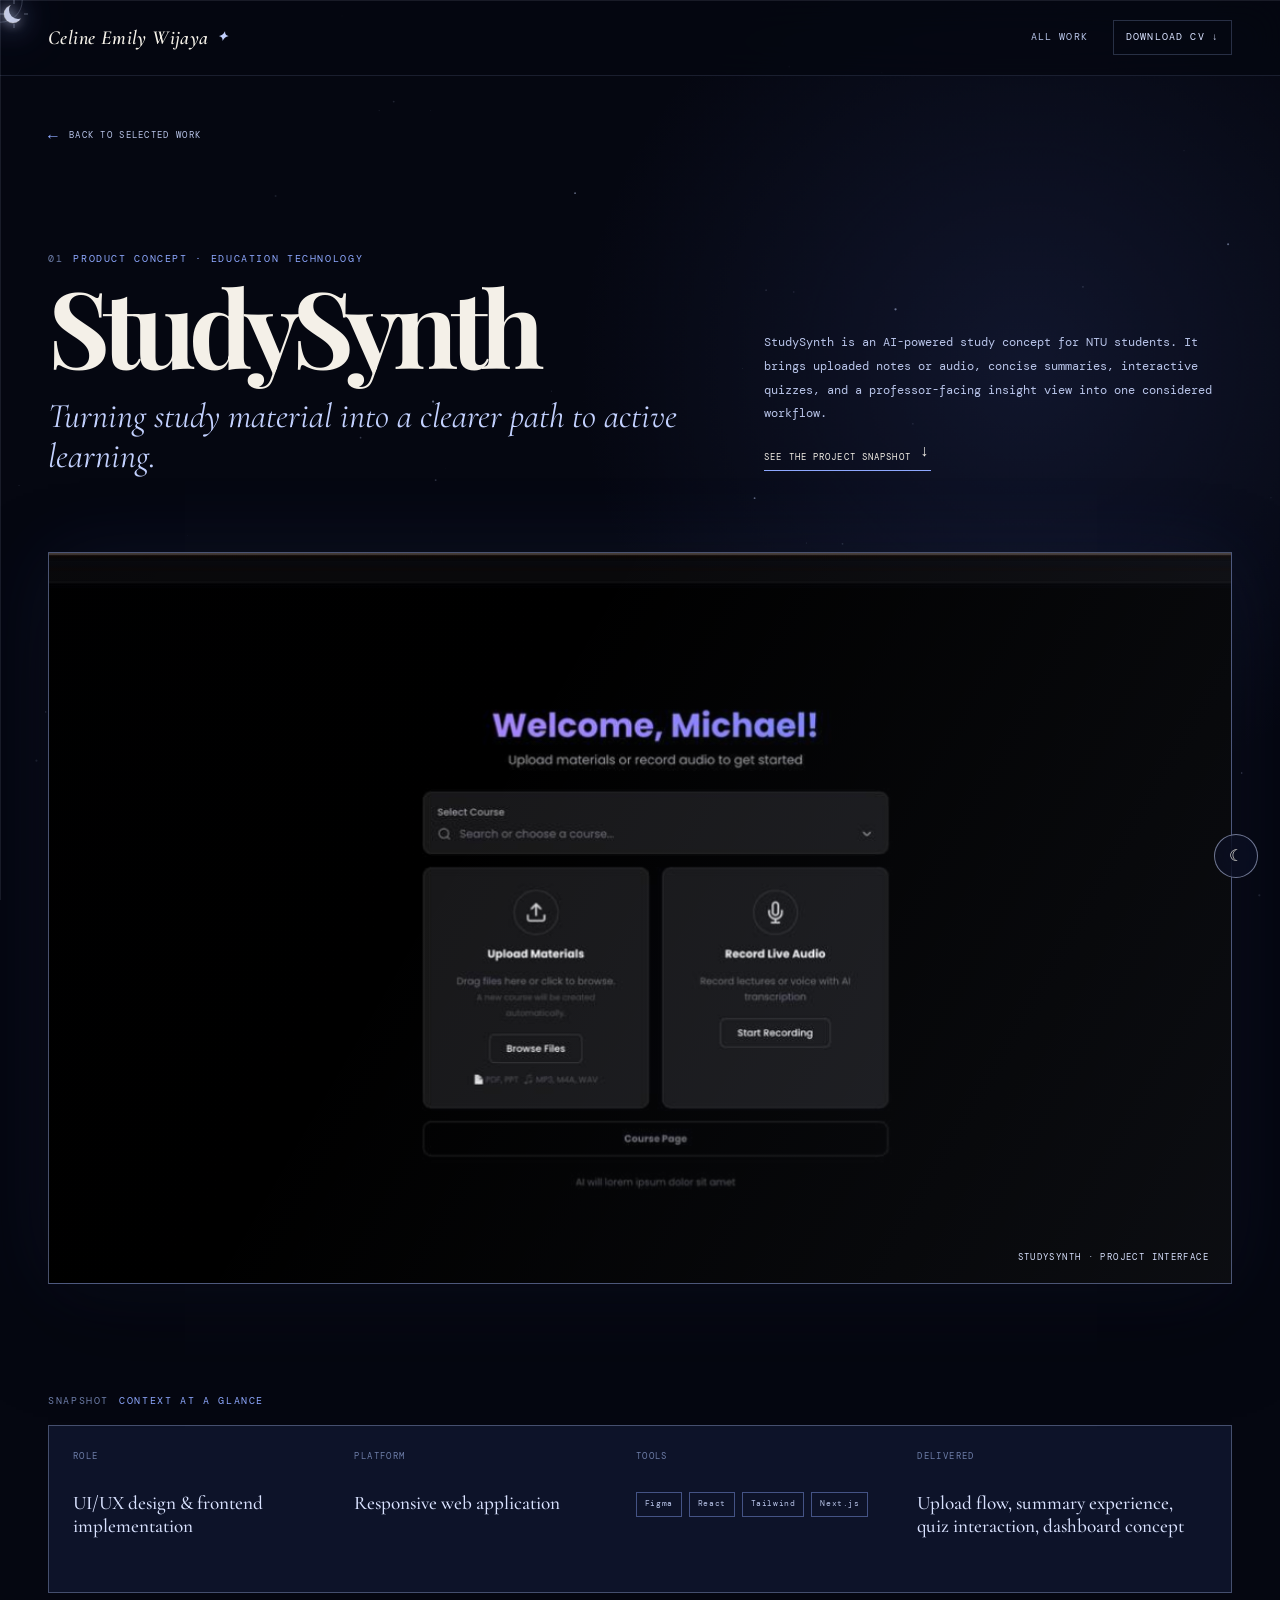
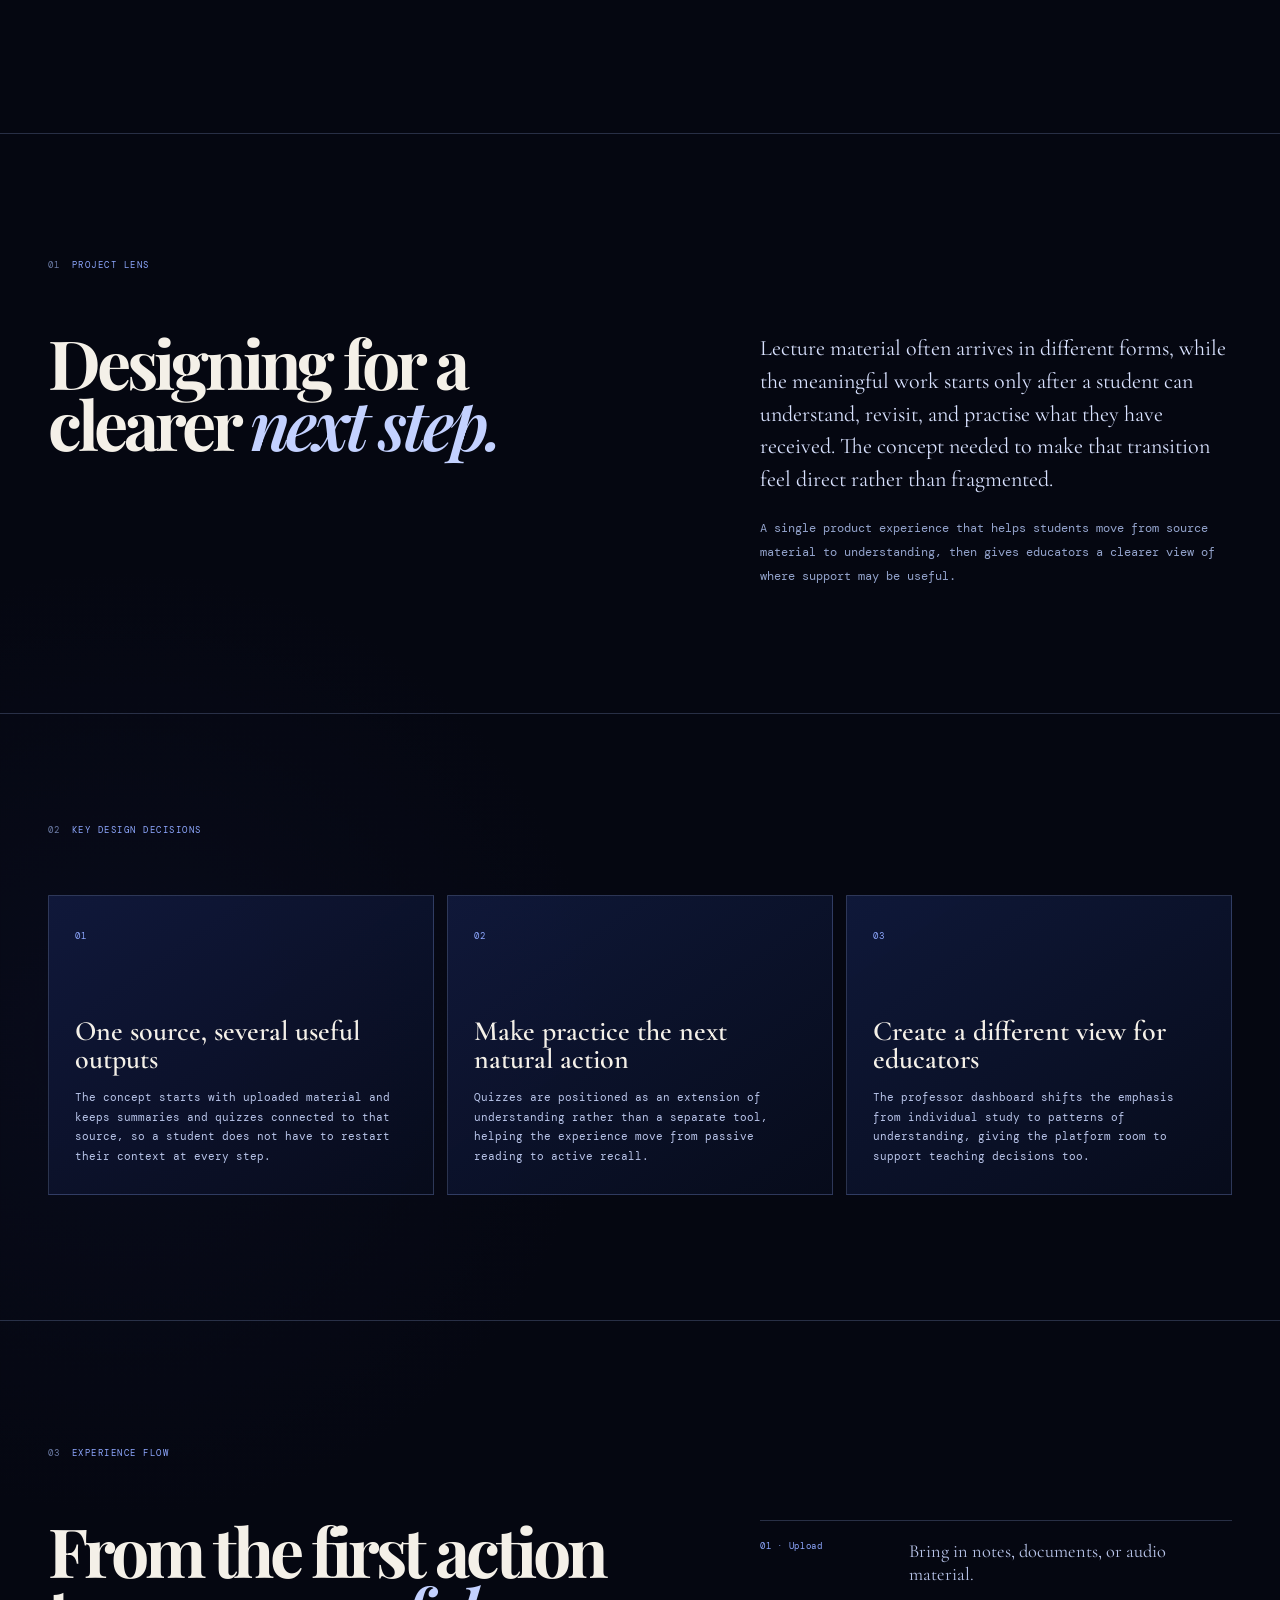
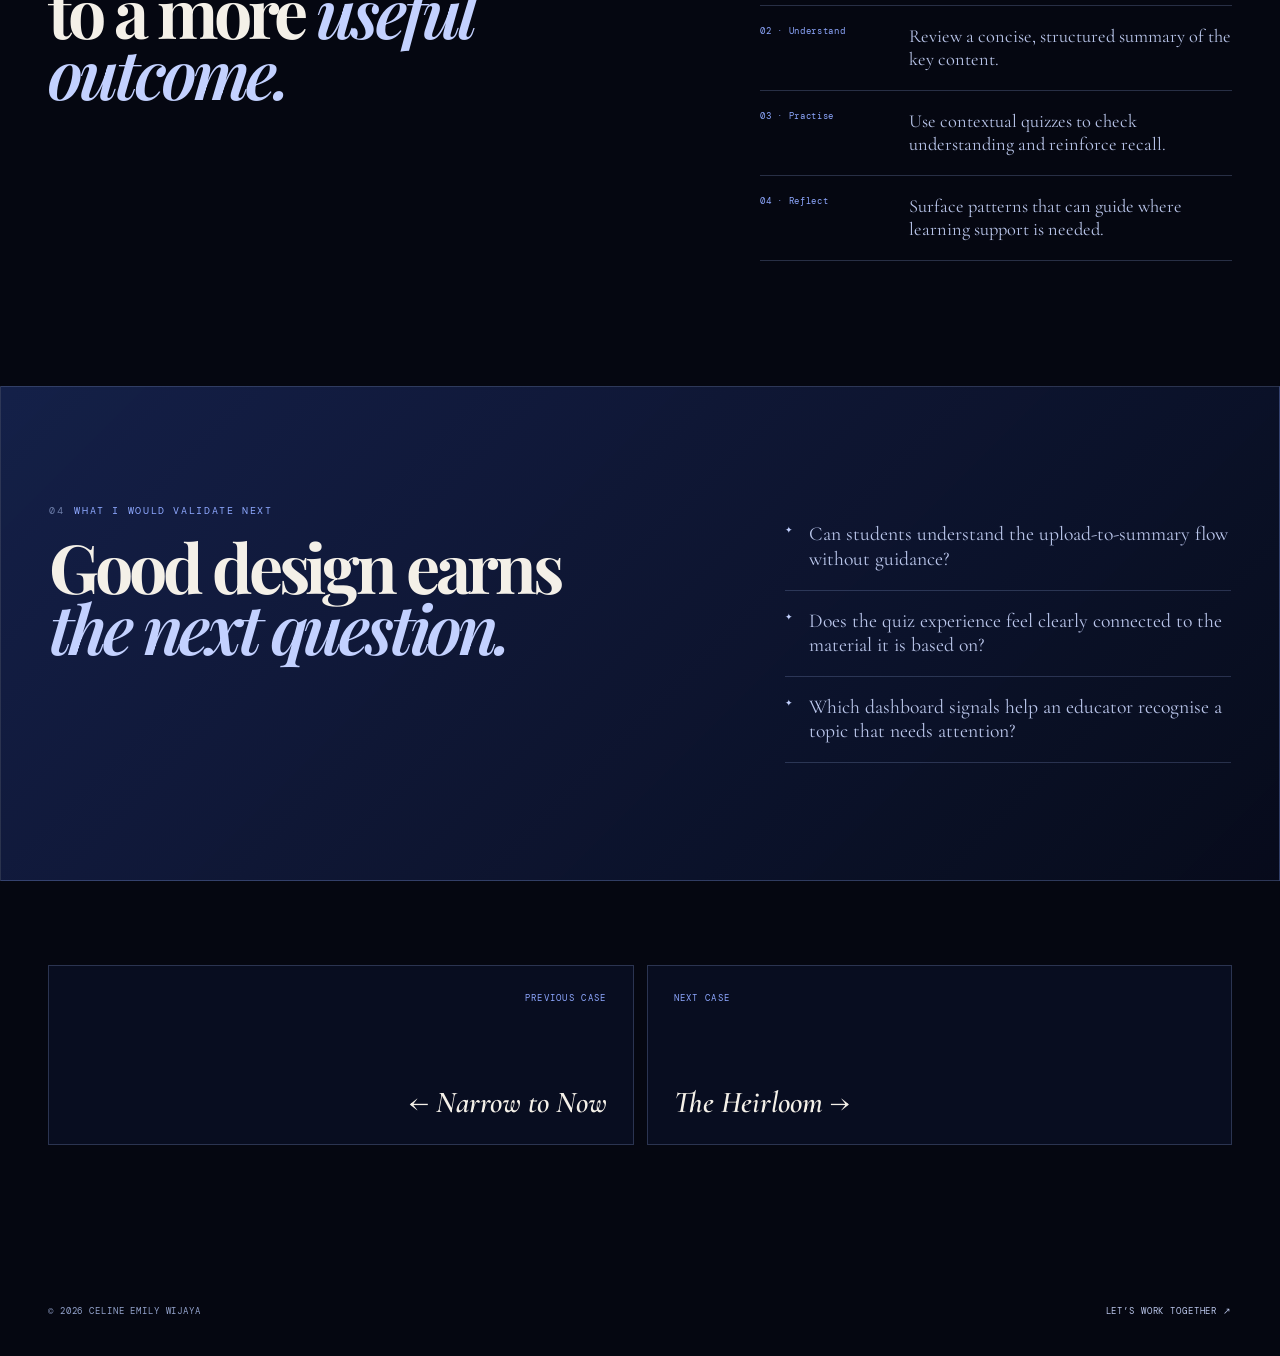
==== commit 4f3b79d3: "Add 3D sun and moon, realistic clouds, and Acorn Lab illustration section - Hero sun/moon rendered a" ====
--- a/project.html
+++ b/project.html
@@ -29,6 +29,7 @@
   <div class="cursor" id="cursor" aria-hidden="true"></div>
   <div class="cursor-ring" id="cursorRing" aria-hidden="true"></div>
   <div class="sky" id="sky" aria-hidden="true"><span class="cloud"></span><span class="cloud"></span><span class="cloud"></span><span class="cloud"></span><span class="cloud"></span><span class="cloud"></span></div>
+  <script src="clouds.js"></script>
   <div class="nightfall" id="nightfall" aria-hidden="true"></div>
   <canvas id="case-stars" aria-hidden="true"></canvas>
   <button class="theme-toggle" id="themeToggle" type="button" aria-label="Switch to night theme" aria-pressed="false">☀</button>
--- a/style.css
+++ b/style.css
@@ -138,8 +138,8 @@
 .cloud:nth-child(5) { top: 74%; width: 210px; height: 54px; opacity: .75; animation-duration: 88s; animation-delay: -52s; }
 .cloud:nth-child(6) { top: 6%; width: 100px; height: 30px; opacity: .5; animation-duration: 130s; animation-delay: -100s; }
 @keyframes cloud-drift {
-  from { transform: translateX(-42vw); }
-  to { transform: translateX(142vw); }
+  from { transform: translateX(calc(-100% - 4vw)); }
+  to { transform: translateX(104vw); }
 }
 
 body.has-custom-cursor, body.has-custom-cursor * { cursor: none !important; }
@@ -861,21 +861,90 @@
 
 /* moon -> sunset sun */
 :root[data-theme="sunset"] .moon-decoration {
-  border-color: rgba(255, 200, 140, .55);
+  border-color: rgba(255, 170, 80, .55);
   background:
-    radial-gradient(circle at 50% 50%, rgba(255, 250, 238, .98), transparent 12%),
-    radial-gradient(circle at 50% 50%, rgba(255, 214, 150, .95), transparent 38%),
-    radial-gradient(circle at 50% 50%, rgba(255, 150, 90, .9), transparent 66%),
-    radial-gradient(circle at 50% 50%, rgba(240, 110, 80, .55), transparent 82%),
-    linear-gradient(160deg, #ffdca0 0%, #ff9e5c 50%, #f56b4b 100%);
+    radial-gradient(circle at 50% 50%, rgba(255, 196, 84, .98), transparent 16%),
+    radial-gradient(circle at 50% 50%, rgba(255, 164, 44, .95), transparent 42%),
+    radial-gradient(circle at 50% 50%, rgba(255, 118, 16, .9), transparent 70%),
+    radial-gradient(circle at 50% 50%, rgba(240, 78, 10, .55), transparent 86%),
+    linear-gradient(160deg, #ffb347 0%, #ff7f1f 50%, #ee4f0c 100%);
   box-shadow:
-    0 0 90px rgba(255, 170, 110, .7),
-    0 0 220px rgba(255, 130, 90, .5),
-    0 0 400px rgba(230, 90, 120, .3);
+    0 0 90px rgba(255, 140, 40, .7),
+    0 0 220px rgba(255, 110, 24, .5),
+    0 0 400px rgba(235, 80, 20, .3);
 }
 :root[data-theme="sunset"] .moon-decoration::after { border-color: rgba(255, 224, 190, .4); }
 :root[data-theme="sunset"] .moon-crater { opacity: 0; }
 :root[data-theme="sunset"] .orbit { border-color: rgba(255, 215, 195, .32); }
+
+/* 3D sun / moon (celestial.js). The CSS body above stays as the no-WebGL fallback. */
+.celestial-canvas {
+  position: absolute;
+  top: 50%;
+  left: 50%;
+  width: 170%;
+  height: 170%;
+  opacity: 0;
+  transform: translate(-50%, -50%);
+  transition: opacity .9s ease;
+  pointer-events: none;
+}
+.orbit { transition: opacity .9s ease; }
+.hero-art.orb-ready .celestial-canvas { opacity: 1; }
+.hero-art.orb-ready .orbit { opacity: 0; }
+.hero-art.orb-ready .moon-decoration { cursor: grab; touch-action: pan-y; user-select: none; -webkit-user-select: none; }
+.hero-art.orb-ready .moon-decoration.is-dragging { cursor: grabbing; }
+.hero-art.orb-ready .moon-decoration::after,
+.hero-art.orb-ready .moon-crater { opacity: 0; }
+:root .hero-art.orb-live .moon-decoration { border-color: transparent; background: none; box-shadow: none; }
+
+:root[data-theme="night"] .moon-decoration {
+  border-color: rgba(150, 190, 255, .28);
+  background: radial-gradient(circle at 33% 28%, #b4d2ff 0%, #5c8bf5 26%, #2548c4 58%, #0b1a5e 100%);
+  box-shadow: 0 0 60px rgba(90, 140, 255, .42), 0 0 170px rgba(60, 100, 235, .26);
+}
+.moon-crater { display: none; }
+
+/* Realistic clouds (clouds.js). The CSS clouds above stay as the no-WebGL fallback. */
+.sky.clouds-pending .cloud { visibility: hidden; }
+:root .sky.has-real-clouds .cloud {
+  height: auto;
+  aspect-ratio: 2.1;
+  border-radius: 0;
+  background: none;
+  box-shadow: none;
+}
+.sky.has-real-clouds .cloud::before,
+.sky.has-real-clouds .cloud::after { display: none; }
+.sky.has-real-clouds .cloud:nth-child(1) { top: 7%; width: clamp(300px, 38vw, 620px); opacity: .95; }
+.sky.has-real-clouds .cloud:nth-child(2) { top: 24%; width: clamp(200px, 22vw, 360px); opacity: .72; }
+.sky.has-real-clouds .cloud:nth-child(3) { top: 42%; width: clamp(320px, 44vw, 700px); opacity: .88; }
+.sky.has-real-clouds .cloud:nth-child(4) { top: 60%; width: clamp(220px, 26vw, 420px); opacity: .7; }
+.sky.has-real-clouds .cloud:nth-child(5) { top: 72%; width: clamp(280px, 34vw, 560px); opacity: .82; }
+.sky.has-real-clouds .cloud:nth-child(6) { top: 2%; width: clamp(170px, 16vw, 260px); opacity: .55; }
+.cloud-sprite {
+  position: absolute;
+  inset: 0;
+  width: 100%;
+  height: 100%;
+  opacity: 0;
+  transition: opacity .8s ease;
+}
+:root[data-theme="day"] .cloud-sprite--day { opacity: 1; }
+:root[data-theme="sunset"] .cloud-sprite--sunset { opacity: .74; }
+
+/* stacked layouts: give the sphere its own row so it never covers the hero facts */
+@media (max-width: 900px) {
+  .hero-art { min-height: calc(min(70vw, 500px) + 76px); margin-top: 10px; }
+  .moon-decoration { left: 50%; }
+  .orbit { left: 50%; }
+  .note-top { top: 0; }
+  .note-bottom { bottom: 0; }
+}
+@media (max-width: 640px) {
+  .hero-art { min-height: calc(74vw + 68px); margin-top: 12px; }
+  .moon-decoration { width: 74vw; }
+}
 
 :root[data-theme="sunset"] .project-card {
   background: linear-gradient(145deg, rgba(48, 30, 58, .92), rgba(20, 14, 28, .92));
--- a/case-study.css
+++ b/case-study.css
@@ -547,3 +547,60 @@
   .case-header .nav-brand > span:last-child { display: none; }
   .case-header-actions .case-request span { display: none; }
 }
+
+/* ─── Acorn Lab: design & illustration ─────────────────────────── */
+.acorn-subhead { display: flex; align-items: baseline; justify-content: space-between; gap: 24px; margin-top: 84px; padding-bottom: 15px; border-bottom: 1px solid var(--line); }
+.acorn-subhead h3 { margin: 0; color: var(--ink); font-family: var(--display); font-size: 1.85rem; font-weight: 600; line-height: 1; }
+.acorn-subhead p { margin: 0; color: var(--muted); font-size: .58rem; letter-spacing: .12em; text-transform: uppercase; }
+.acorn-craft [data-zoom] { cursor: zoom-in; transition: transform .35s ease, box-shadow .35s ease; }
+.acorn-craft [data-zoom]:hover { transform: translateY(-3px); box-shadow: 0 18px 38px rgba(0, 0, 0, .24); }
+.acorn-craft [data-zoom]:focus-visible { outline: 2px solid var(--accent-bright); outline-offset: 3px; }
+
+.acorn-scenes { display: grid; grid-template-columns: repeat(3, minmax(0, 1fr)); gap: 22px; margin-top: 28px; }
+.acorn-scene { margin: 0; }
+.acorn-scene-frame { position: relative; display: grid; overflow: hidden; aspect-ratio: 403 / 444; place-items: center; border-radius: 16px; background: #f5efe3; }
+.acorn-scene-frame img { display: block; width: 100%; height: 100%; object-fit: cover; }
+.acorn-scene-home { padding: 4%; }
+.acorn-scene-home img { height: auto; object-fit: contain; }
+.acorn-scene figcaption { padding-top: 17px; }
+.acorn-scene figcaption span { color: var(--accent); font-size: .54rem; letter-spacing: .15em; text-transform: uppercase; }
+.acorn-scene figcaption strong { display: block; margin-top: 7px; color: var(--ink); font-family: var(--display); font-size: 1.45rem; font-weight: 600; line-height: 1.08; }
+.acorn-scene figcaption p { margin: 8px 0 0; color: var(--soft); font-size: .68rem; line-height: 1.8; }
+
+.acorn-logos { display: grid; grid-template-columns: repeat(3, minmax(0, 1fr)); gap: 14px; margin-top: 28px; }
+.acorn-logo { position: relative; overflow: hidden; margin: 0; border-radius: 4.2% / 7%; background: #fff; }
+.acorn-logo img { display: block; width: 100%; height: auto; }
+.acorn-logo figcaption { position: absolute; bottom: 12px; left: 16px; color: #7b6552; font-size: .5rem; letter-spacing: .14em; text-transform: uppercase; }
+.acorn-logo.is-tan { background: #f0c995; }
+.acorn-logo.is-tan figcaption { color: #4a2e24; }
+.acorn-logo.is-dark { background: #4a2e24; }
+.acorn-logo.is-dark figcaption { color: #f0dcc0; }
+.acorn-type { display: flex; flex-direction: column; justify-content: center; gap: 8px; min-width: 0; padding: 20px 26px; border-radius: 4.2% / 7%; background: #fbf6ee; color: #4a2e24; }
+.acorn-type p { display: flex; align-items: baseline; gap: 14px; margin: 0; font-size: clamp(2rem, 3.4vw, 3.3rem); line-height: 1.05; }
+.acorn-type p span { overflow: hidden; font-size: clamp(.8rem, 1.15vw, 1.05rem); text-overflow: ellipsis; white-space: nowrap; }
+.acorn-type-serif { font-family: 'Fraunces', Georgia, serif; font-weight: 600; }
+.acorn-type-sans { font-family: 'Plus Jakarta Sans', system-ui, sans-serif; font-weight: 500; }
+.acorn-type small { margin-top: 6px; color: #7b6552; font-size: .5rem; letter-spacing: .14em; text-transform: uppercase; }
+
+.acorn-palette { display: grid; grid-template-columns: repeat(3, minmax(0, 1fr)); gap: 14px; margin: 14px 0 0; padding: 0; list-style: none; }
+.acorn-palette li { display: flex; min-height: 132px; flex-direction: column; justify-content: space-between; gap: 18px; padding: 18px 20px; border-radius: 14px; }
+.acorn-palette strong { font-size: .86rem; font-weight: 500; letter-spacing: .06em; }
+.acorn-palette span { font-size: .62rem; line-height: 1.5; }
+
+@media (max-width: 900px) {
+  .acorn-subhead { margin-top: 62px; }
+  .acorn-scenes { grid-template-columns: repeat(2, minmax(0, 1fr)); }
+  .acorn-logos { grid-template-columns: repeat(2, minmax(0, 1fr)); }
+}
+@media (max-width: 640px) {
+  .acorn-subhead { display: block; }
+  .acorn-subhead p { margin-top: 9px; }
+  .acorn-scenes { grid-template-columns: 1fr; gap: 30px; }
+  .acorn-logos { grid-template-columns: 1fr; }
+  .acorn-type { min-height: 190px; }
+  .acorn-palette { grid-template-columns: 1fr; }
+  .acorn-palette li { min-height: 92px; }
+}
+@media (prefers-reduced-motion: reduce) {
+  .acorn-craft [data-zoom], .acorn-craft [data-zoom]:hover { transform: none; transition: none; }
+}
